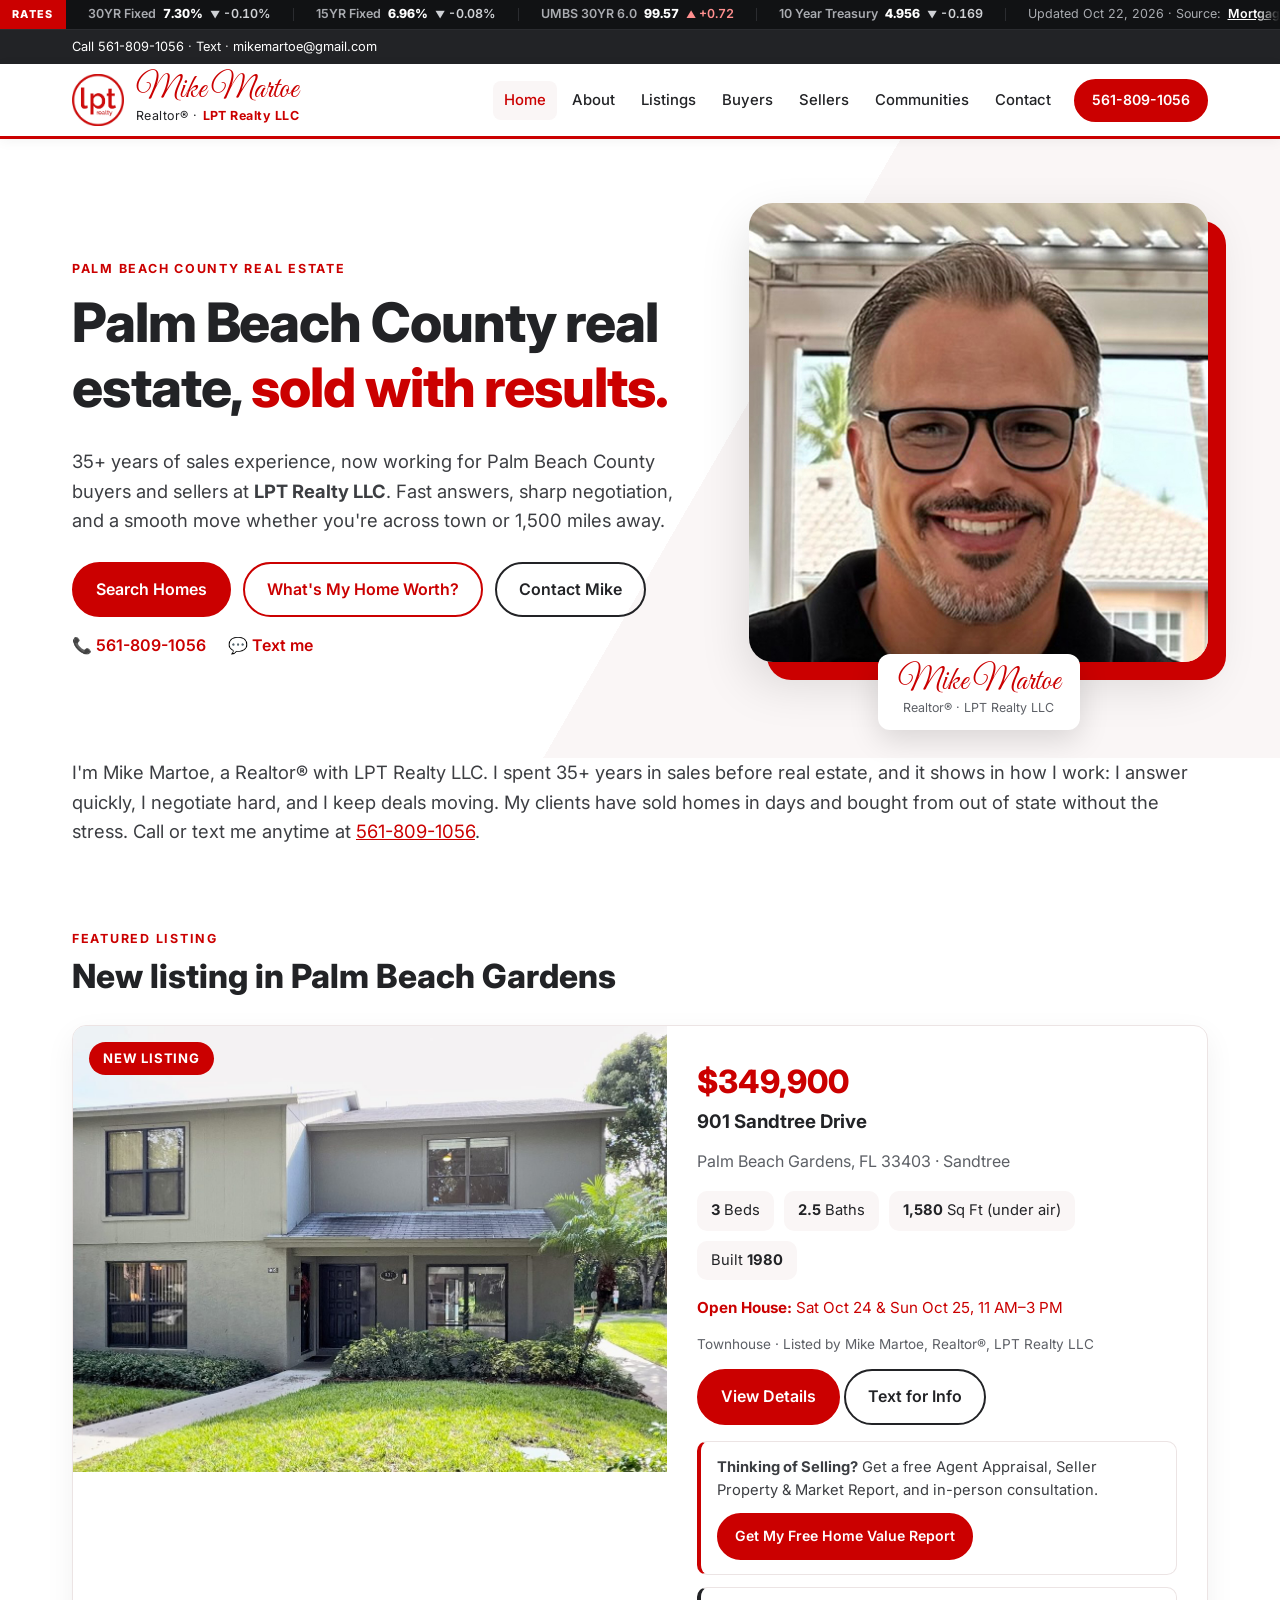
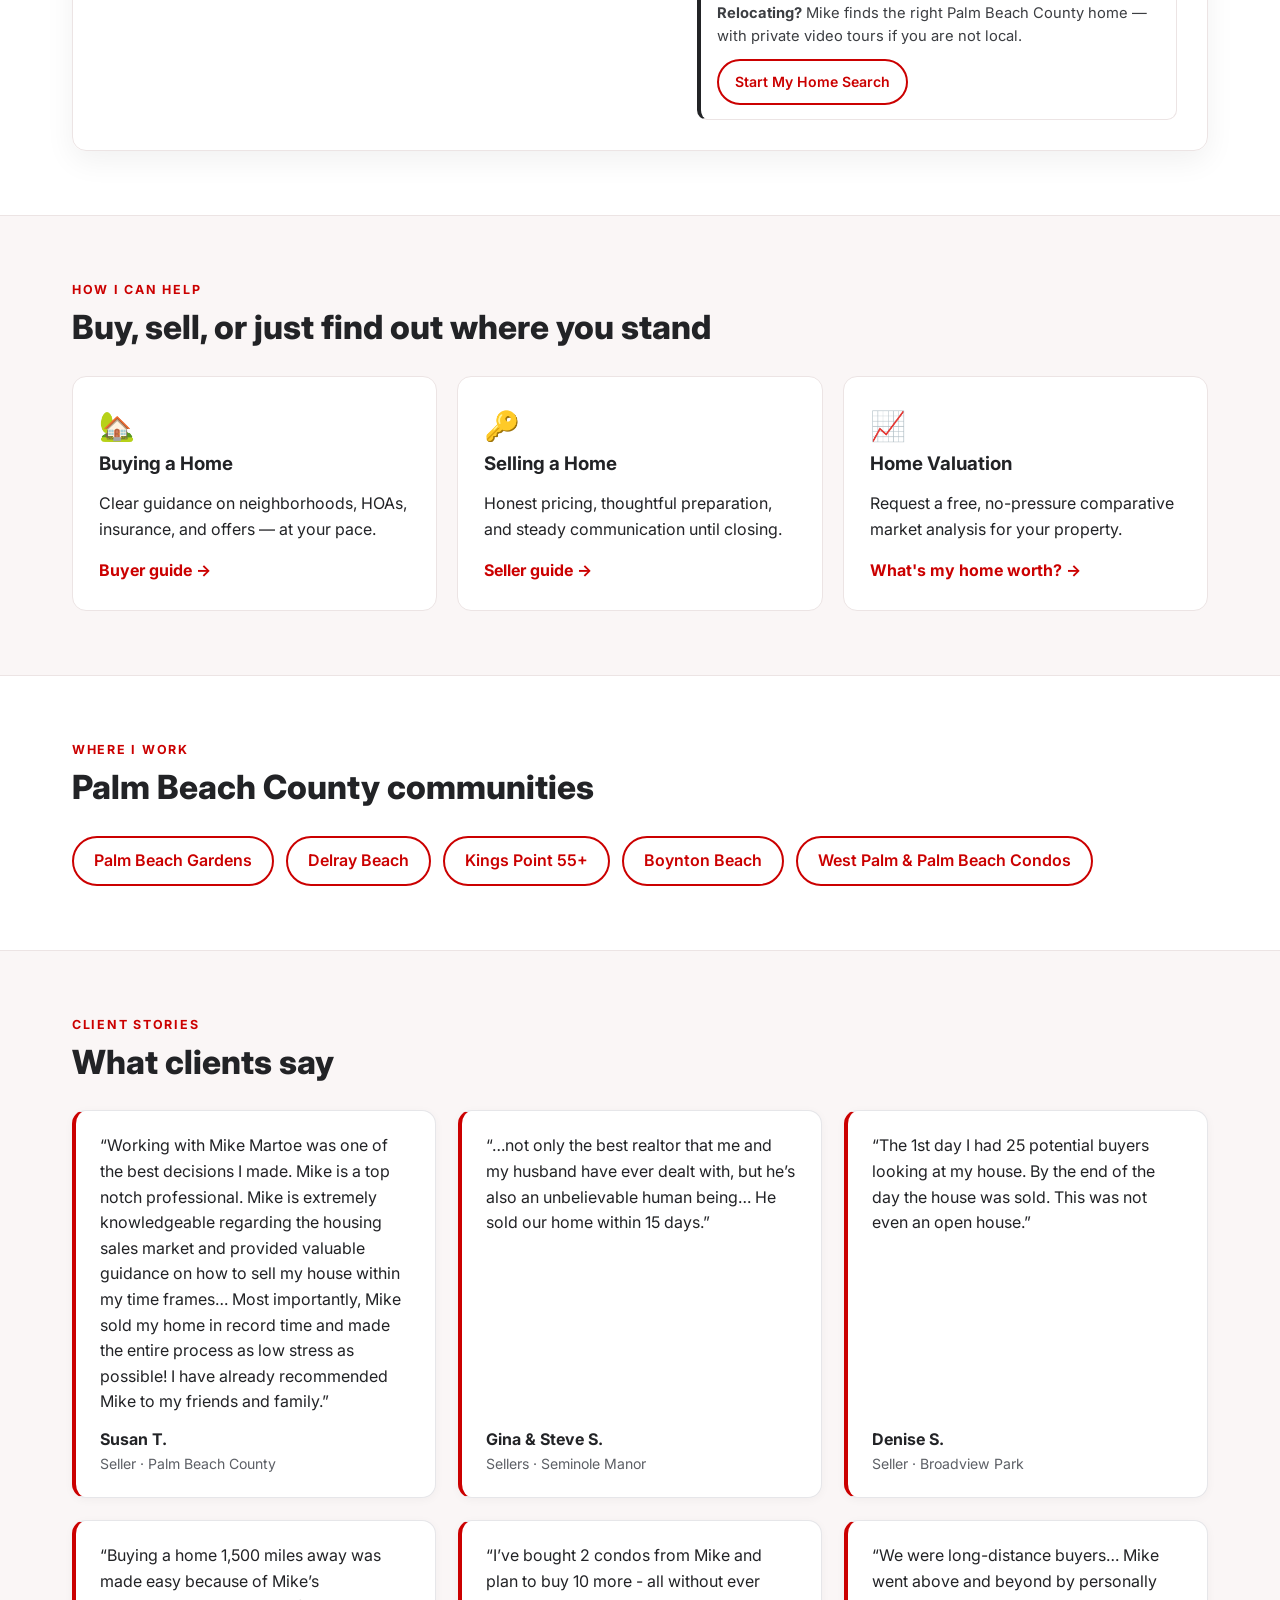
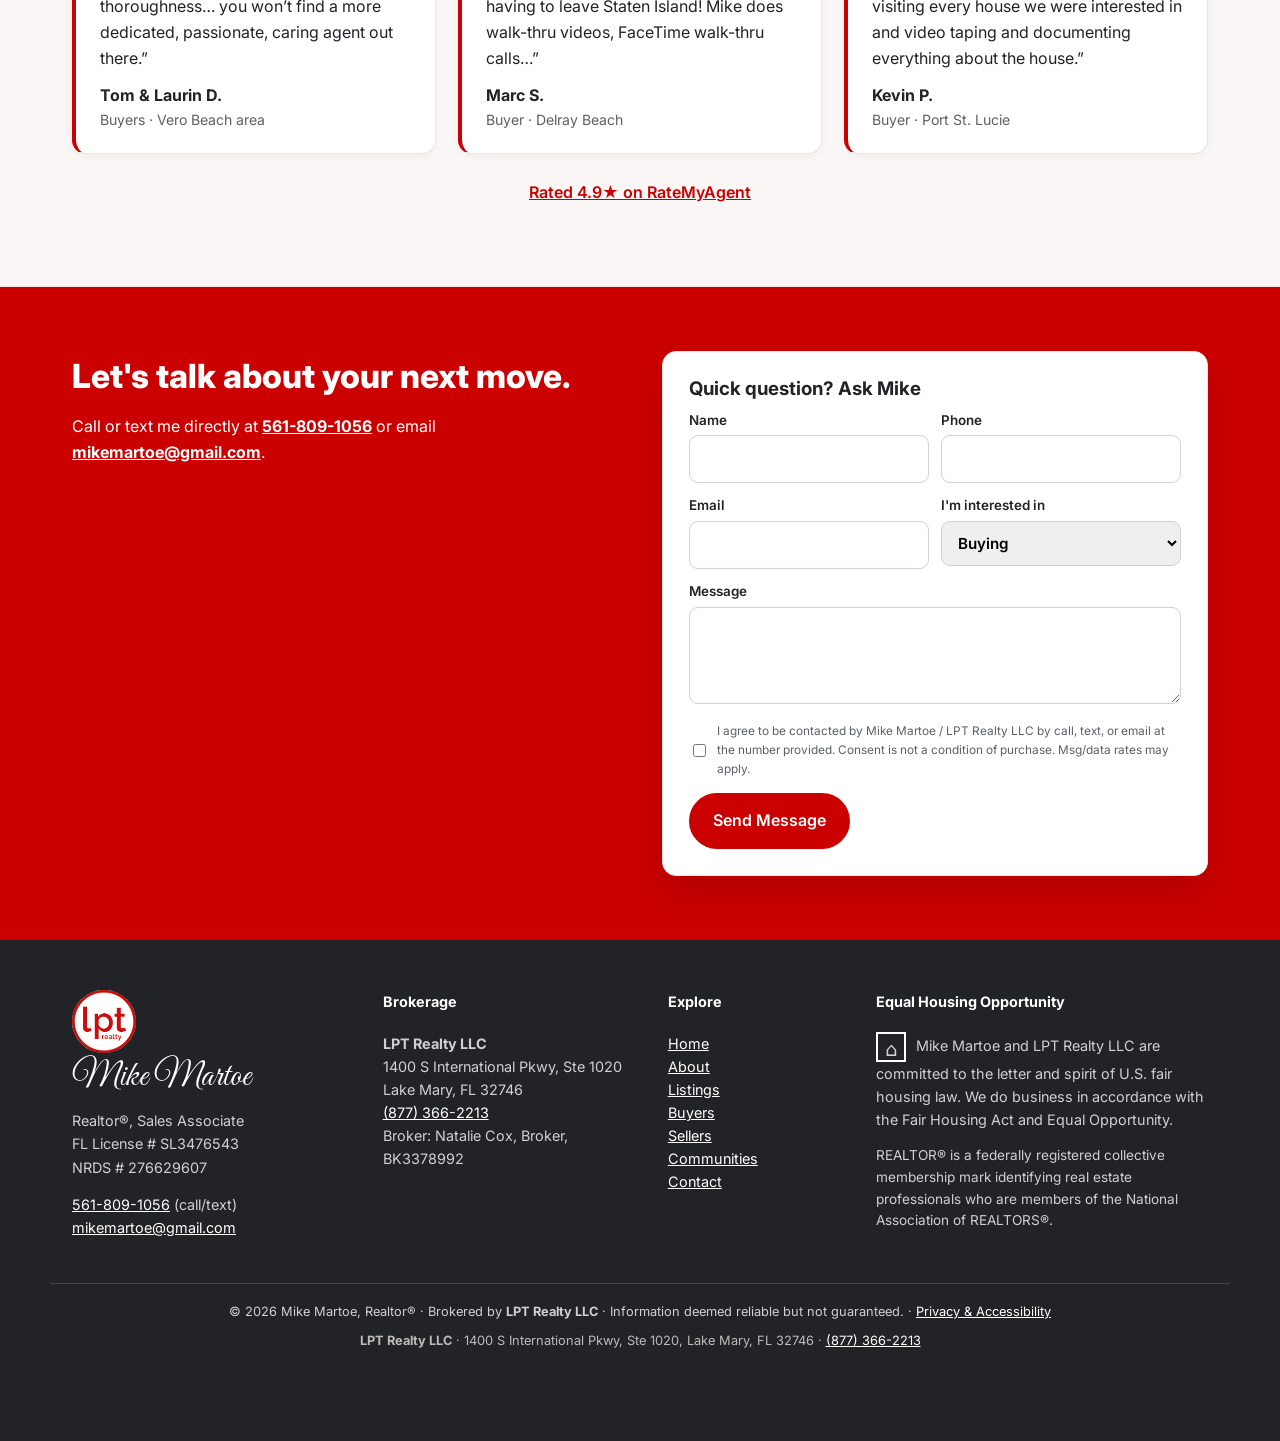
==== index.html @ d501b4b5 "Sandtree: Coming Soon → NEW LISTING / New listing (Active) Property is Active on MLS; update homepag" ====
<!doctype html><html lang="en"><head><meta charset="utf-8"><meta name="viewport" content="width=device-width,initial-scale=1">
<title>Mike Martoe, Palm Beach County Realtor | LPT Realty</title><meta name="description" content="Mike Martoe, Realtor with LPT Realty LLC, helps buyers and sellers in Palm Beach Gardens, Delray Beach and Boynton Beach. Call or text 561-809-1056."><link rel="canonical" href="https://www.mikemartoe.com/">
<meta property="og:type" content="website"><meta property="og:site_name" content="Mike Martoe, Realtor | LPT Realty LLC"><meta property="og:locale" content="en_US"><meta property="og:url" content="https://www.mikemartoe.com/"><meta property="og:title" content="Mike Martoe, Palm Beach County Realtor | LPT Realty"><meta property="og:description" content="Mike Martoe, Realtor with LPT Realty LLC, helps buyers and sellers in Palm Beach Gardens, Delray Beach and Boynton Beach. Call or text 561-809-1056."><meta property="og:image" content="https://www.mikemartoe.com/assets/share-card.jpg"><meta property="og:image:secure_url" content="https://www.mikemartoe.com/assets/share-card.jpg"><meta property="og:image:type" content="image/jpeg"><meta property="og:image:width" content="1200"><meta property="og:image:height" content="630"><meta property="og:image:alt" content="Mike Martoe, Realtor, LPT Realty, Palm Beach County, 561-809-1056">
<meta name="twitter:card" content="summary_large_image"><meta name="twitter:title" content="Mike Martoe, Palm Beach County Realtor | LPT Realty"><meta name="twitter:description" content="Mike Martoe, Realtor with LPT Realty LLC, helps buyers and sellers in Palm Beach Gardens, Delray Beach and Boynton Beach. Call or text 561-809-1056."><meta name="twitter:image" content="https://www.mikemartoe.com/assets/share-card.jpg"><meta name="twitter:image:alt" content="Mike Martoe, Realtor, LPT Realty, Palm Beach County, 561-809-1056"><meta name="theme-color" content="#CB0000">
<link rel="icon" href="assets/lpt-logo.jpg"><link rel="preconnect" href="https://fonts.googleapis.com"><link href="https://fonts.googleapis.com/css2?family=Great+Vibes&family=Inter:wght@400;500;600;700;800&display=swap" rel="stylesheet"><link rel="stylesheet" href="styles.css?v=20261020a"><script type="application/ld+json">{"@context": "https://schema.org", "@type": "RealEstateAgent", "@id": "https://www.mikemartoe.com/#agent", "name": "Mike Martoe", "jobTitle": "Realtor", "url": "https://www.mikemartoe.com/", "image": "https://www.mikemartoe.com/assets/headshot-approved.jpg", "telephone": "+1-561-809-1056", "email": "mailto:mikemartoe@gmail.com", "areaServed": [{"@type": "City", "name": "Palm Beach Gardens, FL"}, {"@type": "City", "name": "Delray Beach, FL"}, {"@type": "City", "name": "Boynton Beach, FL"}, {"@type": "City", "name": "West Palm Beach, FL"}, {"@type": "City", "name": "Palm Beach, FL"}, {"@type": "AdministrativeArea", "name": "Palm Beach County, FL"}], "parentOrganization": {"@type": "RealEstateOrganization", "name": "LPT Realty LLC", "telephone": "+1-877-366-2213", "address": {"@type": "PostalAddress", "streetAddress": "1400 S International Pkwy, Ste 1020", "addressLocality": "Lake Mary", "addressRegion": "FL", "postalCode": "32746", "addressCountry": "US"}}, "knowsLanguage": "en"}</script>  <meta name="google-site-verification" content="yLpdgoDFkLvBAMpZkpyHI9ENsIXy31iSqGxbvDPLATg" />
</head><body>
<div class="topbar"><div class="wrap"><span class="tb-contact"><a href="tel:+15618091056">Call 561-809-1056</a> · <a href="sms:+15618091056">Text</a> · <a href="mailto:mikemartoe@gmail.com">mikemartoe@gmail.com</a></span></div></div>
<header class="site"><div class="wrap hdr"><a class="brand" href="index.html"><img src="assets/lpt-logo.jpg" alt="LPT Realty logo" width="52" height="52"><span><span class="script">Mike Martoe</span><small>Realtor® · <b>LPT Realty LLC</b></small></span></a>
<input type="checkbox" id="nt" class="nt"><label for="nt" class="burger" aria-label="Menu">☰</label><nav><a href="index.html" class=active aria-current=page>Home</a><a href="about.html">About</a><a href="listings.html">Listings</a><a href="buyers.html">Buyers</a><a href="sellers.html">Sellers</a><a href="communities.html">Communities</a><a href="contact.html">Contact</a><a class="btn sm" href="tel:+15618091056">561-809-1056</a></nav></div></header>
<main>
<section class="hero"><div class="wrap hgrid"><div><p class="eyebrow">Palm Beach County Real Estate</p><h1>Palm Beach County real estate, <span>sold with results.</span></h1>
<p class="lead-p">35+ years of sales experience, now working for Palm Beach County buyers and sellers at <strong>LPT Realty LLC</strong>. Fast answers, sharp negotiation, and a smooth move whether you're across town or 1,500 miles away.</p>
<div class="ctas"><a class="btn" href="listings.html#search">Search Homes</a><a class="btn white" href="sellers.html#value">What's My Home Worth?</a><a class="btn ghost" href="contact.html">Contact Mike</a></div>
<p class="quick"><a href="tel:+15618091056">📞 561-809-1056</a> <a href="sms:+15618091056">💬 Text me</a></p></div>
<div class="hphoto"><img src="assets/headshot-approved.jpg" alt="Mike Martoe, Realtor® with LPT Realty LLC" width="800" height="800"><div class="tag"><span class="script">Mike Martoe</span><small>Realtor® · LPT Realty LLC</small></div></div></div></section>
<section class="wrap sec intro"><p class="lead-p">I'm Mike Martoe, a Realtor® with LPT Realty LLC. I spent 35+ years in sales before real estate, and it shows in how I work: I answer quickly, I negotiate hard, and I keep deals moving. My clients have sold homes in days and bought from out of state without the stress. Call or text me anytime at <a href="tel:+15618091056">561-809-1056</a>.</p></section>
<section class="wrap sec"><div class="shead"><p class="eyebrow">Featured Listing</p><h2>New listing in Palm Beach Gardens</h2></div><article class="listing"><div class="lphoto hasimg"><span class="badge">NEW LISTING</span><a href="listings.html#sandtree"><img class="lheroimg" src="assets/sandtree/sandtree-23.jpg" alt="901 Sandtree Drive front exterior" width="800" height="450" loading="lazy"></a></div>
<div class="lbody"><p class="price">$349,900</p><h3>901 Sandtree Drive</h3><p class="muted">Palm Beach Gardens, FL 33403 · Sandtree</p>
<ul class="facts"><li><b>3</b> Beds</li><li><b>2.5</b> Baths</li><li><b>1,580</b> Sq Ft (under air)</li><li>Built <b>1980</b></li></ul>
<p class="oh-mini"><strong>Open House:</strong> Sat Oct 24 &amp; Sun Oct 25, 11 AM–3 PM</p>
<p class="muted small">Townhouse · Listed by Mike Martoe, Realtor®, LPT Realty LLC</p>
<a class="btn" href="listings.html#sandtree">View Details</a> <a class="btn ghost" href="sms:+15618091056">Text for Info</a>
<div class="seller-cta-mini"><p><strong>Thinking of Selling?</strong> Get a free Agent Appraisal, Seller Property &amp; Market Report, and in-person consultation.</p>
<a class="btn" href="listings.html#seller-cta">Get My Free Home Value Report</a></div>
<div class="seller-cta-mini buyer-cta-mini"><p><strong>Relocating?</strong> Mike finds the right Palm Beach County home — with private video tours if you are not local.</p>
<a class="btn ghost" href="listings.html#buyer-cta">Start My Home Search</a></div>
</div></article></section>
<section class="band"><div class="wrap sec"><div class="shead"><p class="eyebrow">How I can help</p><h2>Buy, sell, or just find out where you stand</h2></div><div class="tiles">
<a class="tile" href="buyers.html"><span class="ic">🏡</span><h3>Buying a Home</h3><p>Clear guidance on neighborhoods, HOAs, insurance, and offers — at your pace.</p><b>Buyer guide →</b></a>
<a class="tile" href="sellers.html"><span class="ic">🔑</span><h3>Selling a Home</h3><p>Honest pricing, thoughtful preparation, and steady communication until closing.</p><b>Seller guide →</b></a>
<a class="tile" href="sellers.html#value"><span class="ic">📈</span><h3>Home Valuation</h3><p>Request a free, no-pressure comparative market analysis for your property.</p><b>What's my home worth? →</b></a></div></div></section>
<section class="wrap sec"><div class="shead"><p class="eyebrow">Where I work</p><h2>Palm Beach County communities</h2></div><div class="chips">
<a href="communities.html#pbg">Palm Beach Gardens</a><a href="communities.html#delray">Delray Beach</a><a href="communities.html#kings-point">Kings Point 55+</a><a href="communities.html#boynton">Boynton Beach</a><a href="communities.html#wpb">West Palm &amp; Palm Beach Condos</a></div></section>
<section class="band" id="testimonials"><div class="wrap sec"><div class="shead"><p class="eyebrow">Client stories</p><h2>What clients say</h2></div><div class="tgrid"><figure class="tquote"><blockquote>“Working with Mike Martoe was one of the best decisions I made. Mike is a top notch professional. Mike is extremely knowledgeable regarding the housing sales market and provided valuable guidance on how to sell my house within my time frames… Most importantly, Mike sold my home in record time and made the entire process as low stress as possible! I have already recommended Mike to my friends and family.”</blockquote><figcaption><b>Susan T.</b><span>Seller · Palm Beach County</span></figcaption></figure><figure class="tquote"><blockquote>“…not only the best realtor that me and my husband have ever dealt with, but he’s also an unbelievable human being… He sold our home within 15 days.”</blockquote><figcaption><b>Gina &amp; Steve S.</b><span>Sellers · Seminole Manor</span></figcaption></figure><figure class="tquote"><blockquote>“The 1st day I had 25 potential buyers looking at my house. By the end of the day the house was sold. This was not even an open house.”</blockquote><figcaption><b>Denise S.</b><span>Seller · Broadview Park</span></figcaption></figure><figure class="tquote"><blockquote>“Buying a home 1,500 miles away was made easy because of Mike’s thoroughness… you won’t find a more dedicated, passionate, caring agent out there.”</blockquote><figcaption><b>Tom &amp; Laurin D.</b><span>Buyers · Vero Beach area</span></figcaption></figure><figure class="tquote"><blockquote>“I’ve bought 2 condos from Mike and plan to buy 10 more - all without ever having to leave Staten Island! Mike does walk-thru videos, FaceTime walk-thru calls…”</blockquote><figcaption><b>Marc S.</b><span>Buyer · Delray Beach</span></figcaption></figure><figure class="tquote"><blockquote>“We were long-distance buyers… Mike went above and beyond by personally visiting every house we were interested in and video taping and documenting everything about the house.”</blockquote><figcaption><b>Kevin P.</b><span>Buyer · Port St. Lucie</span></figcaption></figure></div><p class="rated"><a href="https://www.ratemyagent.com/real-estate-agent/mike-martoe-b1aq1w/sales/overview" target="_blank" rel="noopener">Rated 4.9★ on RateMyAgent</a></p></div></section>
<section class="cta-strip"><div class="wrap ctagrid"><div><h2>Let's talk about your next move.</h2><p>Call or text me directly at <a href="tel:+15618091056">561-809-1056</a> or email <a href="mailto:mikemartoe@gmail.com">mikemartoe@gmail.com</a>.</p></div><form class="lead" id="lead" action="https://formsubmit.co/mikemartoe@gmail.com" method="POST">
<input type="hidden" name="_subject" value="New Website inquiry from mikemartoe.com (Quick question? Ask Mike)">
<input type="hidden" name="_next" value="https://www.mikemartoe.com/thank-you.html">
<input type="hidden" name="_captcha" value="true"><input type="hidden" name="_template" value="table">
<input type="text" name="_honey" style="display:none" tabindex="-1" autocomplete="off" aria-hidden="true">
<h3>Quick question? Ask Mike</h3>
<div class="row two"><label>Name<input name="name" autocomplete="name" required></label><label>Phone<input name="phone" type="tel" autocomplete="tel" required></label></div>
<div class="row two"><label>Email<input name="email" type="email" autocomplete="email" required></label><label>I'm interested in<select name="intent"><option>Buying</option><option>Selling</option><option>Buying &amp; selling</option><option>Renting</option><option>Just have a question</option></select></label></div>
<div class="row"><label>Message<textarea name="message" rows="3"></textarea></label></div>
<label class="consent"><input type="checkbox" required> I agree to be contacted by Mike Martoe / LPT Realty LLC by call, text, or email at the number provided. Consent is not a condition of purchase. Msg/data rates may apply.</label>
<button class="btn" type="submit">Send Message</button>
</form></div></section></main>
<footer class="site"><div class="wrap fgrid"><div><img src="assets/lpt-logo.jpg" alt="LPT Realty logo" width="64" height="64" class="flogo"><p class="script light">Mike Martoe</p><p>Realtor®, Sales Associate<br>FL License # SL3476543<br>NRDS # 276629607</p><p><a href="tel:+15618091056">561-809-1056</a> (call/text)<br><a href="mailto:mikemartoe@gmail.com">mikemartoe@gmail.com</a></p></div>
<div><h4>Brokerage</h4><p><strong>LPT Realty LLC</strong><br>1400 S International Pkwy, Ste 1020<br>Lake Mary, FL 32746<br><a href="tel:+18773662213">(877) 366-2213</a><br>Broker: Natalie Cox, Broker, BK3378992</p></div>
<div><h4>Explore</h4><p><a href="index.html">Home</a><br><a href="about.html">About</a><br><a href="listings.html">Listings</a><br><a href="buyers.html">Buyers</a><br><a href="sellers.html">Sellers</a><br><a href="communities.html">Communities</a><br><a href="contact.html">Contact</a></p></div>
<div><h4>Equal Housing Opportunity</h4><p class="eho"><span class="ehoicon" aria-hidden="true">⌂</span> Mike Martoe and LPT Realty LLC are committed to the letter and spirit of U.S. fair housing law. We do business in accordance with the Fair Housing Act and Equal Opportunity.</p><p class="small">REALTOR® is a federally registered collective membership mark identifying real estate professionals who are members of the National Association of REALTORS®.</p></div></div>
<div class="wrap copy"><p class="copy-line">© 2026 Mike Martoe, Realtor® · Brokered by <strong>LPT Realty LLC</strong> · Information deemed reliable but not guaranteed. · <a href="contact.html">Privacy &amp; Accessibility</a></p><p class="copy-office"><strong>LPT Realty LLC</strong> · 1400 S International Pkwy, Ste 1020, Lake Mary, FL 32746 · <a href="tel:+18773662213">(877) 366-2213</a></p></div></footer>
<a class="mcall" href="tel:+15618091056">📞 Call</a><a class="mtext" href="sms:+15618091056">💬 Text Mike</a><script src="assets/rate-ticker.js?v=20261019e" defer></script><script src="assets/lead-alert.js?v=20261019b" defer></script></body></html>
---- styles.css ----
:root{--red:#CB0000;--red-d:#A30000;--ink:#222326;--mut:#5d6066;--bg:#fff;--soft:#faf6f6;--line:#ece4e4;--r:14px}
*{box-sizing:border-box}html{scroll-behavior:smooth}body{margin:0;font-family:Inter,system-ui,sans-serif;color:var(--ink);line-height:1.6;background:#fff}
a{color:var(--red)}img{max-width:100%;display:block}.wrap{max-width:1180px;margin:0 auto;padding:0 22px}
.script{font-family:'Great Vibes',cursive;color:var(--red);font-size:2rem;line-height:1;font-weight:400}.script.light{color:#fff;font-size:2.2rem;margin:.4rem 0}
.topbar{background:var(--ink);color:#ddd;font-size:.8rem}.topbar .wrap{display:flex;justify-content:space-between;gap:12px;padding:7px 22px;flex-wrap:wrap}.topbar a{color:#fff;text-decoration:none}
header.site{position:sticky;top:0;z-index:20;background:#fff;border-bottom:3px solid var(--red);box-shadow:0 2px 12px #0000000d}
.hdr{display:flex;align-items:center;justify-content:space-between;padding:10px 22px}.brand{display:flex;align-items:center;gap:12px;text-decoration:none}.brand>span{display:flex;flex-direction:column}.brand small{color:var(--ink);font-size:.78rem;letter-spacing:.04em}.brand b{color:var(--red)}
nav{display:flex;align-items:center;gap:4px}nav a{color:var(--ink);text-decoration:none;font-weight:500;font-size:.93rem;padding:8px 11px;border-radius:8px}nav a:hover,nav a.active{color:var(--red);background:var(--soft)}
.nt,.burger{display:none}
.btn{display:inline-block;background:var(--red);color:#fff!important;padding:13px 22px;border-radius:999px;font-weight:600;text-decoration:none;border:2px solid var(--red);cursor:pointer;font:inherit;font-weight:600;transition:.2s}.btn:hover{background:var(--red-d)}
.btn.white{background:#fff;color:var(--red)!important}.btn.ghost{background:transparent;color:var(--ink)!important;border-color:var(--ink)}.btn.sm{padding:8px 16px;font-size:.88rem}nav .btn.sm{color:#fff!important;margin-left:8px}
.eyebrow{text-transform:uppercase;letter-spacing:.14em;font-size:.78rem;font-weight:700;color:var(--red);margin:0 0 .5rem}
h1,h2,h3{line-height:1.2;margin:.2em 0 .5em}h1{font-size:clamp(2rem,4.4vw,3.4rem);font-weight:800;letter-spacing:-.02em}h1 span{color:var(--red)}h2{font-size:clamp(1.5rem,2.6vw,2.1rem);font-weight:800}
.hero{background:linear-gradient(120deg,#fff 0%,#fff 55%,var(--soft) 55%);padding:64px 0}.hgrid{display:grid;grid-template-columns:1.15fr .85fr;gap:56px;align-items:center}
.lead-p{font-size:1.15rem;color:#3c3e42}.ctas{display:flex;gap:12px;flex-wrap:wrap;margin:26px 0 14px}.quick a{margin-right:18px;font-weight:600;text-decoration:none}
.hphoto{position:relative}.hphoto img{border-radius:24px;box-shadow:18px 18px 0 var(--red),0 20px 50px #0002;aspect-ratio:1;object-fit:cover}.tag{position:absolute;left:-20px;bottom:24px;background:#fff;padding:12px 20px;border-radius:12px;box-shadow:0 10px 30px #0002;display:flex;flex-direction:column}.tag small{font-size:.78rem;color:var(--mut)}
.sec{padding:64px 22px}.shead{margin-bottom:28px}.band{background:var(--soft);border-top:1px solid var(--line);border-bottom:1px solid var(--line)}
.listing{display:grid;grid-template-columns:1.1fr 1fr;border:1px solid var(--line);border-radius:var(--r);overflow:hidden;box-shadow:0 10px 30px #0000000f}
.lphoto{position:relative;min-height:300px;background:repeating-linear-gradient(45deg,#f3eded,#f3eded 14px,#f8f3f3 14px,#f8f3f3 28px);display:grid;place-items:center}.lphoto.big{min-height:380px;border-radius:var(--r)}
.phtxt{text-align:center;color:var(--mut);font-weight:600;font-size:1.05rem}.badge{position:absolute;top:16px;left:16px;background:var(--red);color:#fff;font-weight:700;padding:6px 14px;border-radius:999px;font-size:.82rem;letter-spacing:.06em;text-transform:uppercase}
.lbody{padding:30px}.price{font-size:2rem;font-weight:800;color:var(--red);margin:0}.muted{color:var(--mut)}.small{font-size:.85rem}
.facts{list-style:none;padding:0;display:flex;flex-wrap:wrap;gap:10px;margin:16px 0}.facts li{background:var(--soft);padding:8px 14px;border-radius:10px;font-size:.92rem}
.tiles{display:grid;grid-template-columns:repeat(auto-fit,minmax(240px,1fr));gap:20px}.tile{background:#fff;border:1px solid var(--line);border-radius:var(--r);padding:26px;text-decoration:none;color:inherit;transition:.2s}a.tile:hover{transform:translateY(-4px);box-shadow:0 14px 30px #0000001a;border-color:var(--red)}.tile b{color:var(--red)}.ic{font-size:1.8rem}
.chips{display:flex;flex-wrap:wrap;gap:12px}.chips a{border:2px solid var(--red);padding:10px 20px;border-radius:999px;text-decoration:none;font-weight:600}.chips a:hover{background:var(--red);color:#fff}
.ph{background:#fff6d6;border:1px dashed #d4a800;color:#6b5600;padding:2px 6px;border-radius:6px;font-size:.88em}.ph-box{display:grid;place-items:center;min-height:120px}
.cta-strip{background:var(--red);color:#fff;padding:64px 0}.cta-strip a{color:#fff;font-weight:700}.ctagrid{display:grid;grid-template-columns:1fr 1fr;gap:44px;align-items:start}
form.lead{background:#fff;color:var(--ink);border-radius:var(--r);padding:26px;box-shadow:0 18px 40px #0000001f;border:1px solid var(--line)}form.lead h3{margin-top:0}
.row{margin-bottom:12px}.row.two{display:grid;grid-template-columns:1fr 1fr;gap:12px}label{display:block;font-size:.84rem;font-weight:600}input,select,textarea{width:100%;margin-top:4px;padding:11px 12px;border:1px solid #d8d0d0;border-radius:9px;font:inherit;font-size:.95rem}input:focus,select:focus,textarea:focus{outline:2px solid var(--red);border-color:var(--red)}
.consent{display:flex;gap:8px;font-weight:400;font-size:.74rem;color:var(--mut);margin:6px 0 14px}.consent input{width:auto;margin-top:3px}.note{font-size:.74rem;color:var(--mut);margin:10px 0 0}.ok{color:green;font-weight:600}
.phead{background:linear-gradient(90deg,var(--ink),#3a3b40);color:#fff;padding:54px 0;border-bottom:4px solid var(--red)}.phead .eyebrow{color:#ff9c9c}
.about{display:grid;grid-template-columns:.8fr 1.2fr;gap:50px;align-items:start}.aphoto{border-radius:20px;box-shadow:14px 14px 0 var(--red)}
.timeline{list-style:none;padding:0;border-left:3px solid var(--red);margin-left:8px}.timeline li{padding:0 0 18px 24px;position:relative}.timeline li:before{content:"";position:absolute;left:-10px;top:6px;width:16px;height:16px;border-radius:50%;background:#fff;border:3px solid var(--red)}.timeline h3{font-size:1.08rem;margin:0}.timeline p{margin:.2rem 0}
.detail{display:grid;grid-template-columns:1.3fr 1fr;gap:36px;align-items:start}.spec{width:100%;border-collapse:collapse;margin:20px 0}.spec th,.spec td{text-align:left;padding:10px;border-bottom:1px solid var(--line)}.spec th{color:var(--mut);font-weight:500;width:40%}
.idx{background:#fff;border:2px dashed var(--red);border-radius:var(--r);padding:34px;text-align:center}.fake{display:grid;grid-template-columns:2fr 1fr 1fr auto;gap:10px;margin:18px 0}
.steps{counter-reset:s;list-style:none;padding:0;display:grid;grid-template-columns:repeat(auto-fit,minmax(300px,1fr));gap:20px}.steps li{counter-increment:s;border:1px solid var(--line);border-radius:var(--r);padding:24px;position:relative}.steps li:before{content:counter(s);background:var(--red);color:#fff;width:34px;height:34px;border-radius:50%;display:grid;place-items:center;font-weight:800}
.cgrid{display:grid;grid-template-columns:repeat(auto-fit,minmax(320px,1fr));gap:24px}.comm{border:1px solid var(--line);border-radius:var(--r);overflow:hidden}.cbar{background:linear-gradient(135deg,var(--red),#7a0000);color:#fff;font-family:'Great Vibes',cursive;font-size:2.2rem;padding:34px 24px}.cb{padding:22px}.cb h2{font-size:1.3rem}
.ccard{display:flex;gap:16px;align-items:center}.ccard img{border-radius:50%;width:96px;height:96px;object-fit:cover;border:3px solid var(--red)}.ccard p{margin:0}.big{font-size:1.15rem;line-height:2.1}.big a{text-decoration:none;font-weight:600}
footer.site{background:var(--ink);color:#cfd0d3;padding-top:50px;font-size:.9rem}footer a{color:#fff}.fgrid{display:grid;grid-template-columns:1.1fr 1fr .7fr 1.3fr;gap:30px}footer h4{color:#fff;margin-top:0}.flogo{border-radius:50%;background:#fff}.ehoicon{display:inline-grid;place-items:center;width:30px;height:30px;border:2px solid #fff;font-size:1.2rem;margin-right:6px;vertical-align:middle}
.copy{border-top:1px solid #444;margin-top:30px;padding:18px 22px 90px;font-size:.8rem}
.mcall,.mtext{display:none}
@media(max-width:960px){.hgrid,.ctagrid,.about,.detail,.listing{grid-template-columns:1fr}.hero{background:#fff;padding:36px 0}.hphoto{max-width:420px;margin:0 auto;order:-1}.fgrid{grid-template-columns:1fr 1fr}
.burger{display:block;font-size:1.8rem;cursor:pointer;padding:4px 10px}nav{display:none;position:absolute;top:100%;left:0;right:0;background:#fff;flex-direction:column;align-items:stretch;padding:10px 22px 18px;border-bottom:3px solid var(--red)}.nt:checked~nav{display:flex}.hdr{position:relative}.topbar .wrap>span:first-child{font-size:.72rem}}
@media(max-width:600px){.row.two,.fake{grid-template-columns:1fr}.fgrid{grid-template-columns:1fr}.sec{padding:44px 18px}.tag{left:10px}.ctas .btn{flex:1 1 100%;text-align:center}.topbar .wrap>span:last-child{display:none}
.mcall,.mtext{display:block;position:fixed;bottom:0;width:50%;z-index:30;text-align:center;padding:14px;font-weight:700;text-decoration:none;color:#fff}.mcall{left:0;background:var(--ink)}.mtext{right:0;background:var(--red)}.brand img{width:42px;height:42px}.script{font-size:1.7rem}}
@media(max-width:600px){.hphoto{max-width:230px}.hphoto img{box-shadow:10px 10px 0 var(--red)}.tag{left:-14px;bottom:10px;padding:8px 14px}body{overflow-x:hidden}h1{font-size:1.9rem}}
img{height:auto}
.tgrid{display:grid;grid-template-columns:repeat(auto-fit,minmax(300px,1fr));gap:22px}
.tquote{margin:0;background:#fff;border:1px solid #e6e6e9;border-left:4px solid var(--red);border-radius:14px;padding:22px 24px;display:flex;flex-direction:column;gap:12px;box-shadow:0 2px 10px rgba(0,0,0,.04)}
.tquote .stars{color:#e0a800;letter-spacing:2px}.tquote blockquote{margin:0;font-size:1rem;line-height:1.6;flex:1}
.tquote figcaption{display:flex;flex-direction:column}.tquote figcaption span{color:var(--mut);font-size:.88rem}
.rated{text-align:center;margin-top:26px;font-weight:600}.rated a{color:var(--red)}
/* name tag sits below the headshot, overlapping only its bottom edge */
.hphoto .tag,.hphoto .tag{position:relative;left:auto;bottom:auto;margin:-8px auto 0;width:max-content;max-width:100%;z-index:1;align-items:center;text-align:center}
@media(max-width:600px){.hphoto .tag{margin-top:-6px;padding:8px 14px}}
.intro{padding-bottom:0}.intro .lead-p{max-width:860px}
/* sandtree banner spacing */
#sandtree.sec{padding-top:41px;scroll-margin-top:110px}
#seller-cta{scroll-margin-top:110px}
@media(max-width:960px){#sandtree.sec{scroll-margin-top:96px}}
@media(max-width:600px){#sandtree.sec{padding-top:28px;scroll-margin-top:88px}}
/* sandtree listing extras */
/* sandtree header: title + listing activity ticker */
.shead-split{display:flex;align-items:flex-start;justify-content:space-between;gap:16px 28px}
.shead-split .shead-main{min-width:0;flex:1 1 auto}
.shead-split .shead-main p{margin:0}
.sr-only{position:absolute!important;width:1px;height:1px;padding:0;margin:-1px;overflow:hidden;clip:rect(0 0 0 0);white-space:nowrap;border:0}
.activity-ticker{flex:0 0 auto;width:clamp(280px,42%,430px);border:1px solid var(--red);border-radius:12px;background:#fff;padding:8px 14px 9px;line-height:1.35}
.activity-ticker[hidden]{display:none}
.at-head{display:flex;align-items:center;justify-content:space-between;gap:8px;margin:0 0 3px}
.at-label{margin:0;font-size:.68rem;font-weight:700;letter-spacing:.12em;text-transform:uppercase;color:var(--red)}
.at-label:before{content:"";display:inline-block;width:6px;height:6px;border-radius:50%;background:var(--red);margin:0 7px 1px 0;vertical-align:middle}
.at-toggle{display:inline-grid;place-items:center;width:22px;height:22px;padding:0;border:1px solid var(--line);border-radius:50%;background:#fff;color:var(--mut);cursor:pointer;fill:currentColor}
.at-toggle[hidden]{display:none}
.at-toggle:hover{color:var(--red);border-color:var(--red)}
.at-toggle:focus-visible{outline:2px solid var(--red);outline-offset:2px}
.at-toggle .at-ic-play,.activity-ticker.is-paused .at-ic-pause{display:none}
.activity-ticker.is-paused .at-ic-play{display:block}
.at-stats{display:grid;grid-auto-flow:column;grid-auto-columns:1fr;gap:10px;margin:3px 0 6px;padding-bottom:7px;border-bottom:1px solid var(--line)}
.at-stats[hidden]{display:none}
.at-stat{display:grid;grid-template-columns:auto 1fr;grid-template-rows:auto auto;align-items:center;align-content:start;column-gap:5px;row-gap:3px;min-width:0}
.at-stat .at-ic{display:inline-flex;align-items:center;gap:1px;fill:var(--red)}
.at-stat .at-ic svg{display:block}
.at-stat strong{font-size:1.85rem;letter-spacing:-.01em;font-weight:800;line-height:1;color:var(--red);font-variant-numeric:tabular-nums;white-space:nowrap}
.at-stat .at-cap{grid-column:1/-1;font-size:.76rem;font-weight:700;line-height:1.2;color:var(--ink)}
.at-label .at-asof{margin-left:6px;text-transform:none;letter-spacing:0;font-size:.74rem;font-weight:500;color:var(--mut)}
.at-window[hidden]{display:none}
@media(max-width:480px){.at-stats{gap:8px}.at-stat{column-gap:4px}.at-stat strong{font-size:1.4rem}.at-stat .at-ic svg{width:19px;height:19px}.at-stat .at-cap{font-size:.72rem}}
.at-cta{display:block;margin-top:6px;padding-top:6px;border-top:1px solid var(--line);font-size:.78rem;font-weight:600;line-height:1.35;color:var(--red);text-decoration:underline;text-decoration-thickness:1px;text-underline-offset:3px}
.at-cta:hover{text-decoration-thickness:2px}
.at-cta:focus-visible{outline:2px solid var(--red);outline-offset:2px;border-radius:3px}
.at-window{display:grid;overflow:hidden}
.at-item{grid-area:1/1;align-self:center;font-size:.78rem;font-weight:500;color:var(--mut);opacity:0;transform:translateY(60%);transition:opacity .5s ease,transform .5s ease;visibility:hidden}
.at-item.is-on{opacity:1;transform:none;visibility:visible}
.at-item a{color:var(--mut);text-decoration:underline;text-decoration-color:var(--red);text-underline-offset:3px}
.at-item a:hover{color:var(--red)}
.at-item strong{color:var(--red);font-variant-numeric:tabular-nums}
.at-asof{font-weight:500;color:var(--mut);font-size:.8rem}
.activity-ticker.is-static .at-window{display:block}
.activity-ticker.is-static .at-item{display:block;opacity:1;transform:none;visibility:visible;transition:none;font-size:.78rem;padding:1px 0}
@media(prefers-reduced-motion:reduce){.at-item{transition:none}}
/* desktop: title block fills the Listing Activity box height (top + bottom edges) */
.shead-specs .spec-price{color:var(--red);font-weight:700}
@media(min-width:701px){
  .shead-split{align-items:stretch}
  .shead-split .shead-main{container-type:inline-size;display:flex;flex-direction:column;justify-content:space-between;gap:6px}
  .shead-split .shead-main h2{margin:0;font-size:clamp(1.9rem,8.6cqi,2.75rem);line-height:1.04;letter-spacing:-.02em}
  .shead-split .shead-main .h2-city{display:block}
  .shead-split .shead-main .shead-specs{font-size:clamp(1.05rem,3.2cqi,1.3rem);line-height:1.35;color:var(--ink)}
  .shead-split .shead-main .showreq{margin-top:0}
  .shead-split .showreq-btn{padding:11px 24px;font-size:1.05rem;gap:10px}
  .shead-split .showreq-btn .sr-cal{width:20px;height:20px}
  .shead-split .showreq-agents{font-size:.98rem}
  .shead-split .showreq-bar{gap:8px 20px}
}
@media(max-width:700px){
  .shead-split .shead-main .shead-specs{font-size:1.06rem}
  .shead-split .showreq-btn{padding:10px 20px;font-size:.98rem}
  .shead-split .showreq-agents{font-size:.9rem}
}
@media(max-width:700px){
  .shead-split{flex-direction:column;align-items:stretch}
  .activity-ticker{width:100%}
}

.oh-banner{background:var(--red);color:#fff;border-radius:var(--r);padding:14px 20px;margin:0 0 16px;font-size:1.02rem;line-height:1.45;box-shadow:0 8px 22px #cb000033}
.oh-banner strong{letter-spacing:.02em}
.herobox{position:relative;border-radius:var(--r);overflow:hidden;margin:0 0 10px}
.herobox .lheroimg{width:100%;height:auto;display:block;aspect-ratio:16/9;object-fit:cover}
.hero-hit{display:block;width:100%;padding:0;border:0;background:none;cursor:zoom-in}
.herobox .badge{z-index:2}
.gallery{display:grid;grid-template-columns:repeat(auto-fill,minmax(118px,1fr));gap:8px;margin:0 0 18px}
.gallery .gitem{display:block;padding:0;border:0;background:none;border-radius:8px;overflow:hidden;cursor:zoom-in;aspect-ratio:4/3}
.gallery .gitem img{width:100%;height:100%;object-fit:cover;display:block;transition:transform .25s ease}
.gallery .gitem:hover img,.gallery .gitem:focus-visible img{transform:scale(1.04)}
.gallery .gitem:focus-visible{outline:2px solid var(--red);outline-offset:2px}
.lphoto.hasimg{background:none;overflow:hidden;display:block;min-height:0;position:relative}
.lphoto.hasimg .lheroimg{width:100%;height:auto;aspect-ratio:4/3;object-fit:cover;display:block;margin:0}
.lightbox{position:fixed;inset:0;z-index:100;background:#000000e6;display:flex;align-items:center;justify-content:center;padding:48px 56px}
.lightbox[hidden]{display:none!important}
.lb-frame{margin:0;max-width:min(1100px,100%);max-height:100%;text-align:center}
.lb-frame img{max-width:100%;max-height:calc(100vh - 120px);width:auto;height:auto;border-radius:8px;margin:0 auto}
.lb-frame figcaption{color:#ddd;font-size:.85rem;margin-top:10px}
.lb-close,.lb-prev,.lb-next{position:absolute;background:transparent;border:0;color:#fff;cursor:pointer;font-size:2.4rem;line-height:1;padding:8px 14px;opacity:.9}
.lb-close:hover,.lb-prev:hover,.lb-next:hover{opacity:1;color:#ffd0d0}
.lb-close{top:10px;right:14px;font-size:2.6rem}
.lb-prev{left:8px;top:50%;transform:translateY(-50%)}
.lb-next{right:8px;top:50%;transform:translateY(-50%)}
@media(max-width:960px){
  .gallery{grid-template-columns:repeat(auto-fill,minmax(100px,1fr))}
    .lightbox{padding:56px 12px 24px}
  .lb-prev,.lb-next{font-size:2rem}
}
@media(max-width:600px){
  .oh-banner{font-size:.95rem;padding:12px 14px}
  .gallery{grid-template-columns:repeat(3,1fr);gap:6px}
              }

.oh-mini{margin:10px 0;color:var(--red);font-size:.95rem}

/* sandtree column stretch */
.detail-top{display:grid;grid-template-columns:1.3fr 1fr;gap:36px;align-items:stretch}
.detail-media{display:flex;flex-direction:column;min-width:0}
.detail-media .gallery{margin-bottom:0;flex:0 0 auto}
.detail-copy{margin-top:28px;max-width:100%}
.detail-copy .spec{margin-top:0}
.listing-aside > .lead,
.listing-aside > .seller-cta,
.listing-aside > .buyer-cta{
  flex:1 1 0;
  display:flex;
  flex-direction:column;
  padding-top:28px;
  padding-bottom:28px;
}
.listing-aside > .lead h3,
.listing-aside > .seller-cta h3,
.listing-aside > .buyer-cta h3{line-height:1.3}
.listing-aside > .lead > p,
.listing-aside > .seller-cta > p,
.listing-aside > .buyer-cta > p{line-height:1.65}
.listing-aside > .lead > .btn,
.listing-aside > .seller-cta > .btn,
.listing-aside > .buyer-cta > .btn{margin-top:auto}
.listing-aside .seller-perks,
.listing-aside .buyer-perks{margin-bottom:14px}
.listing-aside .seller-form,
.listing-aside .buyer-form{flex:0 0 auto;margin-top:16px}
@media(max-width:960px){
  .detail-top{grid-template-columns:1fr;align-items:start}
  .listing-aside{height:auto;align-self:stretch}
  .listing-aside > .lead,
  .listing-aside > .seller-cta,
  .listing-aside > .buyer-cta{flex:0 0 auto;padding-top:24px;padding-bottom:24px}
  .listing-aside > .lead > .btn,
  .listing-aside > .seller-cta > .btn,
  .listing-aside > .buyer-cta > .btn{margin-top:14px}
  .detail-copy{margin-top:22px}
}

.listing-aside > .lead{border:2px solid var(--red);border-radius:var(--r);box-shadow:none}
/* seller CTA */
.listing-aside{display:flex;flex-direction:column;gap:20px;align-self:stretch;min-height:0;height:100%}
.seller-cta{background:#fff;border:2px solid var(--red);border-radius:var(--r);padding:24px 22px;box-shadow:none}
.seller-cta .eyebrow{margin:0 0 6px}
.seller-cta h3{margin:0 0 10px;font-size:1.35rem;font-weight:800}
.seller-cta > p{margin:0 0 14px;color:#3c3e42;font-size:.98rem}
.seller-perks{list-style:none;padding:0;margin:0 0 18px;display:grid;gap:8px}
.seller-perks li{position:relative;padding:10px 12px 10px 36px;background:var(--soft);border-radius:10px;font-weight:600;font-size:.92rem}
.seller-perks li:before{content:"";position:absolute;left:12px;top:50%;transform:translateY(-50%);width:12px;height:12px;border-radius:50%;background:var(--red);box-shadow:inset 0 0 0 3px #fff,0 0 0 1px var(--red)}
.seller-cta > .btn{width:100%;text-align:center}
.seller-form{margin-top:18px;box-shadow:none;border:1px solid var(--line);padding:18px 16px}
.seller-form h3{margin-top:0;font-size:1.15rem}
.seller-form-intro{margin:0 0 14px}
.seller-form[hidden]{display:none!important}
@media(max-width:960px){
  .listing-aside{gap:20px}
}
@media(max-width:600px){
  .seller-cta{padding:20px 16px}
  .seller-form .row.two{grid-template-columns:1fr}
}
.seller-cta-mini{margin-top:16px;padding:14px 16px;border:1px solid var(--line);border-left:4px solid var(--red);border-radius:10px;background:#fff}
.seller-cta-mini p{margin:0 0 10px;font-size:.92rem;color:#3c3e42}
.seller-cta-mini .btn{padding:10px 16px;font-size:.88rem}

/* buyer CTA */
.buyer-cta{background:#fff;border:2px solid var(--red);border-radius:var(--r);padding:24px 22px;box-shadow:none}
.buyer-cta .eyebrow{margin:0 0 6px}
.buyer-cta h3{margin:0 0 10px;font-size:1.35rem;font-weight:800}
.buyer-cta > p{margin:0 0 14px;color:#3c3e42;font-size:.98rem}
.buyer-perks{list-style:none;padding:0;margin:0 0 18px;display:grid;gap:8px}
.buyer-perks li{position:relative;padding:10px 12px 10px 36px;background:#fff;border:1px solid var(--line);border-radius:10px;font-weight:600;font-size:.92rem}
.buyer-perks li:before{content:"";position:absolute;left:12px;top:50%;transform:translateY(-50%);width:12px;height:12px;border-radius:50%;background:#fff;box-shadow:inset 0 0 0 3px var(--red)}
.buyer-cta > .btn{width:100%;text-align:center}
.buyer-form{margin-top:18px;box-shadow:none;border:1px solid var(--line);padding:18px 16px}
.buyer-form h3{margin-top:0;font-size:1.15rem}
.buyer-form-intro{margin:0 0 14px}
.buyer-form[hidden]{display:none!important}
#buyer-cta{scroll-margin-top:110px}
@media(max-width:600px){
  .buyer-cta{padding:20px 16px}
  .buyer-form .row.two{grid-template-columns:1fr}
}
.buyer-cta-mini{border-left-color:var(--ink);margin-top:12px}
.buyer-cta-mini .btn.ghost{border-color:var(--red);color:var(--red)!important}

/* sandtree property facts + calculator */
.facts-wrap{margin-top:40px}
.facts-calc{display:grid;grid-template-columns:minmax(0,1.55fr) minmax(320px,1fr);grid-template-areas:"head calc" "tabs calc";grid-template-rows:auto 1fr;column-gap:32px;row-gap:22px;align-items:start}
.fc-head{grid-area:head}.fc-tabs{grid-area:tabs}.calc-card{grid-area:calc}
.fc-about{margin:0 0 24px}
.fc-head .eyebrow{margin:0 0 4px}.fc-title{margin:0 0 16px}
.fic{width:20px;height:20px;flex:0 0 auto;display:block}
.stat-chips{list-style:none;margin:0;padding:0;display:grid;grid-template-columns:repeat(7,minmax(0,1fr));gap:8px}
.stat-chip{display:flex;flex-direction:column;align-items:flex-start;gap:2px;background:#fff;border:1px solid var(--line);border-radius:12px;padding:12px 12px;transition:transform .2s ease,border-color .2s ease,box-shadow .2s ease}
.stat-chip .fic{color:var(--red);margin-bottom:4px}
.stat-chip:hover{transform:translateY(-3px);border-color:var(--red);box-shadow:0 10px 22px #cb00001a}
.sc-num{font-size:1.25rem;font-weight:800;line-height:1.1;color:var(--ink)}
.sc-lbl{font-size:.74rem;font-weight:600;letter-spacing:.06em;text-transform:uppercase;color:var(--mut)}
.ft-tabs{display:flex;flex-wrap:wrap;gap:8px;padding:2px 0 12px;margin:0 0 6px;border-bottom:1px solid var(--line)}
.ft-tab{display:inline-flex;align-items:center;gap:8px;white-space:nowrap;font:inherit;font-size:.9rem;font-weight:600;color:var(--ink);background:#fff;border:1px solid var(--line);border-radius:999px;padding:8px 14px;cursor:pointer;transition:background .2s,color .2s,border-color .2s}
.ft-tab .fic{width:18px;height:18px;color:var(--red);transition:color .2s}
.ft-tab:hover{border-color:var(--red)}
.ft-tab[aria-selected="true"]{background:var(--red);border-color:var(--red);color:#fff}
.ft-tab[aria-selected="true"] .fic{color:#fff}
.ft-tab:focus-visible{outline:2px solid var(--ink);outline-offset:2px}
.ft-count{font-size:.72rem;font-weight:700;background:var(--soft);color:var(--red);border-radius:999px;padding:1px 7px}
.ft-tab[aria-selected="true"] .ft-count{background:#ffffff33;color:#fff}
.ft-panel{padding-top:12px}
.ft-panel.ft-in .ft-tile{animation:ftIn .32s ease both}
.ft-panel.ft-in .ft-tile:nth-child(2){animation-delay:.03s}.ft-panel.ft-in .ft-tile:nth-child(3){animation-delay:.06s}.ft-panel.ft-in .ft-tile:nth-child(4){animation-delay:.09s}.ft-panel.ft-in .ft-tile:nth-child(5){animation-delay:.12s}.ft-panel.ft-in .ft-tile:nth-child(6){animation-delay:.15s}.ft-panel.ft-in .ft-tile:nth-child(n+7){animation-delay:.18s}
@keyframes ftIn{from{opacity:0;transform:translateY(8px)}to{opacity:1;transform:none}}
.ft-grid{list-style:none;margin:0;padding:0;display:grid;grid-template-columns:repeat(2,minmax(0,1fr));gap:10px}
.ft-tile{display:flex;gap:12px;align-items:flex-start;background:#fff;border:1px solid var(--line);border-radius:12px;padding:12px 14px;transition:border-color .2s,box-shadow .2s,transform .2s}
.ft-tile:hover{border-color:#e9b3b3;box-shadow:0 8px 18px #0000000d;transform:translateY(-2px)}
.ft-ic{display:grid;place-items:center;width:36px;height:36px;border-radius:10px;background:var(--soft);color:var(--red);flex:0 0 auto}
.ft-txt{display:flex;flex-direction:column;min-width:0}
.ft-t{font-weight:700;font-size:.95rem;line-height:1.35;display:flex;flex-wrap:wrap;align-items:center;gap:6px}
.ft-d{font-size:.86rem;color:var(--mut);line-height:1.5;margin-top:2px}
.ft-badge{font-size:.68rem;font-weight:800;letter-spacing:.05em;color:#fff;background:var(--red);border-radius:999px;padding:1px 8px}
.about-card{background:var(--soft);border:1px solid var(--line);border-left:4px solid var(--red);border-radius:var(--r);padding:22px 24px}
.about-card .eyebrow{margin:0 0 8px}
.about-text{margin:0 0 14px;line-height:1.7;color:#2f3135}
.about-listed{margin:0 0 6px;font-size:.92rem}
.about-disc{margin:0}
.calc-card{position:sticky;top:96px;background:#fff;border:2px solid #CB0000;border-radius:14px;padding:22px 22px 20px}
.calc-card .eyebrow{margin:0 0 4px}.calc-card h3{margin:0 0 14px;font-size:1.25rem}
.calc-out{display:grid;grid-template-columns:150px 1fr;gap:16px;align-items:center}
.calc-donut-wrap{position:relative;width:150px;height:150px}
.calc-donut{width:150px;height:150px;display:block}
.cd-bg{fill:none;stroke:#f1ebeb;stroke-width:14}
.cd-seg{fill:none;stroke-width:14;transition:stroke-dasharray .35s ease,stroke-dashoffset .35s ease}
.cd-pi{stroke:#CB0000}.cd-tax{stroke:#222326}.cd-ins{stroke:#9a9ca1}.cd-hoa{stroke:#f2a3a3}
.calc-total{position:absolute;inset:0;display:flex;flex-direction:column;align-items:center;justify-content:center;text-align:center}
.ct-lbl{font-size:.6rem;font-weight:700;letter-spacing:.06em;text-transform:uppercase;color:var(--mut)}
.ct-num{font-size:1.55rem;font-weight:800;color:var(--ink);font-variant-numeric:tabular-nums;line-height:1.15}
.calc-legend{list-style:none;margin:0;padding:0;display:grid;gap:7px;font-size:.86rem}
.calc-legend li{display:flex;align-items:center;gap:8px}
.calc-legend b{margin-left:auto;font-variant-numeric:tabular-nums}
.lg-dot{width:10px;height:10px;border-radius:3px;flex:0 0 auto}
.lg-pi{background:#CB0000}.lg-tax{background:#222326}.lg-ins{background:#9a9ca1}.lg-hoa{background:#f2a3a3}
.calc-loan{margin:14px 0 12px;padding:10px 12px;background:var(--soft);border-radius:10px;display:flex;justify-content:space-between;font-size:.92rem}
.calc-loan b{font-variant-numeric:tabular-nums}
.calc-fields{display:grid;gap:14px}
.cf{display:block;font-size:.82rem;font-weight:600}
.cf-lbl{display:block;margin-bottom:4px}
.cf-est{font-weight:500;color:var(--mut);font-size:.72rem;display:block}
.cf-in{display:flex;align-items:center;border:1px solid #d8d0d0;border-radius:9px;margin-top:4px;background:#fff;transition:border-color .15s}
.cf-in:focus-within{border-color:var(--red);box-shadow:0 0 0 2px #cb000026}
.cf-in i{font-style:normal;color:var(--mut);padding:0 0 0 11px;font-weight:600}
.cf-pct i{padding:0 11px 0 0}
.cf-in input{border:0;margin:0;padding:10px 11px;outline:none!important;font-variant-numeric:tabular-nums;min-width:0}
.cf-pair{display:grid;grid-template-columns:1fr 96px;gap:8px}
.cf-pair .cf-in{margin-top:0}
.cf-3{display:grid;grid-template-columns:repeat(3,minmax(0,1fr));gap:8px;align-items:end}
.calc-card input[type=range]{width:100%;margin:10px 0 0;padding:0;border:0;accent-color:#CB0000;height:22px}
.calc-chips,.calc-terms{display:flex;gap:6px;flex-wrap:wrap;margin-top:8px}
.cchip,.cterm{font:inherit;font-size:.82rem;font-weight:600;border:1px solid var(--line);background:#fff;color:var(--ink);border-radius:999px;padding:6px 12px;cursor:pointer;transition:all .15s}
.cchip:hover,.cterm:hover{border-color:var(--red);color:var(--red)}
.cchip.on,.cterm[aria-pressed="true"]{background:var(--ink);border-color:var(--ink);color:#fff}
.calc-terms .cterm{flex:1;text-align:center}
.calc-pmi{margin:12px 0 0;font-size:.76rem;color:var(--mut);line-height:1.45}
.calc-disc{margin:12px 0 14px;font-size:.76rem;color:var(--mut)}
.calc-cta{display:block;text-align:center}
@media(max-width:1100px) and (min-width:961px){.stat-chips{grid-template-columns:repeat(4,minmax(0,1fr))}}
@media(max-width:960px){
  .stat-chips{grid-template-columns:repeat(4,minmax(0,1fr))}
  .facts-wrap{margin-top:32px}
  .facts-calc{grid-template-columns:minmax(0,1fr);grid-template-areas:"head" "tabs" "calc";grid-template-rows:auto}
  .calc-card{position:static}
}
@media(max-width:600px){
  .ft-tabs{flex-wrap:nowrap;overflow-x:auto;margin:0 -18px 6px;padding:2px 18px 12px;scrollbar-width:none}
  .ft-tabs::-webkit-scrollbar{display:none}
  .ft-grid{grid-template-columns:1fr}
  .stat-chips{grid-template-columns:repeat(2,minmax(0,1fr))}
  .stat-chip:last-child:nth-child(odd){grid-column:1/-1}
  .calc-out{grid-template-columns:1fr;justify-items:center}
  .calc-legend{width:100%}
  .cf-3{grid-template-columns:1fr 1fr}
  .cf-3 .cf:last-child{grid-column:1/-1}
  .about-card{padding:18px}
}
@media(prefers-reduced-motion:reduce){.ft-panel.ft-in .ft-tile{animation:none}.stat-chip,.ft-tile,.cd-seg{transition:none}}

/* site-wide rate ticker */
.rate-ticker{display:flex;align-items:stretch;background:#111214;color:#e9e9eb;font-size:.78rem;line-height:1;height:30px;overflow:hidden;border-bottom:1px solid #2b2c30}
.rt-tag{flex:0 0 auto;display:flex;align-items:center;background:var(--red);color:#fff;font-weight:800;letter-spacing:.12em;text-transform:uppercase;font-size:.68rem;padding:0 12px}
.rt-view{flex:1;overflow:hidden;position:relative;-webkit-mask-image:linear-gradient(90deg,transparent 0,#000 24px,#000 calc(100% - 24px),transparent 100%);mask-image:linear-gradient(90deg,transparent 0,#000 24px,#000 calc(100% - 24px),transparent 100%)}
.rt-track{display:flex;width:max-content;height:100%;animation:rtScroll 38s linear infinite}
.rate-ticker:hover .rt-track,.rate-ticker:focus-within .rt-track{animation-play-state:paused}
.rt-group{display:flex;align-items:center;flex:0 0 auto}
.rt-item{display:inline-flex;align-items:center;gap:7px;padding:0 22px;white-space:nowrap;border-right:1px solid #2b2c30}
.rt-lbl{color:#a9abb0;font-weight:600}
.rt-val{color:#fff;font-weight:800;font-variant-numeric:tabular-nums}
.rt-ch{font-weight:600;font-variant-numeric:tabular-nums}
.rt-up{color:#ff8f8f}.rt-dn{color:#cfd1d5}.rt-flat{color:#a9abb0}
.rt-ch span{font-size:.62rem}
.rt-meta{color:#a9abb0}
.rt-meta a{color:#fff;font-weight:600}
.rt-note{margin-left:8px;font-size:.62rem;font-weight:800;letter-spacing:.08em;color:#fff;border:1px solid var(--red);background:#cb000040;border-radius:999px;padding:3px 7px}
@keyframes rtScroll{from{transform:translateX(0)}to{transform:translateX(-50%)}}
@media(max-width:600px){.rate-ticker{font-size:.74rem;height:28px}.rt-item{padding:0 16px}.rt-track{animation-duration:30s}}
@media(prefers-reduced-motion:reduce){
  .rt-track{animation:none}
  .rt-view{overflow-x:auto;-webkit-mask-image:none;mask-image:none;scrollbar-width:none}
  .rt-view::-webkit-scrollbar{display:none}
  .rt-group[aria-hidden="true"]{display:none}
}
.cf-hint{display:block;margin-top:6px;font-size:.74rem;font-weight:500;color:var(--mut)}

/* broker open line */
.oh-banner + .bo-banner{margin-top:-8px}
.bo-banner{background:var(--ink);color:#fff;border-left:4px solid var(--red);border-radius:10px;padding:9px 16px;margin:0 0 16px;font-size:.9rem;line-height:1.45}
.bo-banner strong{color:#fff}
.bo-banner a{color:#fff;font-weight:700;text-decoration:underline;text-underline-offset:2px;white-space:nowrap}
.bo-banner a:hover{color:#ffb3b3}
.ft-badge-dark{background:var(--ink)}
.ft-d a{color:var(--red);font-weight:600}
@media(max-width:600px){.bo-banner{font-size:.85rem;padding:9px 12px}}

/* about card full width */
@media(min-width:961px){
  .about-card{padding:26px 30px}
  .about-text{columns:2;column-gap:44px;margin-bottom:18px}
  .about-listed,.about-disc{max-width:none}
}

.about-text{font-family:'Lora',Georgia,'Times New Roman',serif;font-size:18px;line-height:1.7;color:#3a2f2a}
@media(max-width:600px){.about-text{font-size:17px}}
.oh-banner ~ .bo-banner{margin-bottom:18px}

/* more space below About card */
.fc-about{margin:0 0 48px}
@media(max-width:600px){.fc-about{margin:0 0 32px}}
/* home: pull intro paragraph up under the hero */
.hero{padding-bottom:28px}
.intro{padding-top:0}.intro .lead-p{margin-top:0}
.intro .lead-p{max-width:none}

/* sandtree: furnished (virtually staged) section */
.vs-tag{position:absolute;z-index:2;background:var(--red);color:#fff;font-weight:700;font-size:.62rem;letter-spacing:.08em;text-transform:uppercase;line-height:1;padding:4px 7px;border-radius:999px;box-shadow:0 2px 8px #0000004d;pointer-events:none;white-space:nowrap}
.gallery .gitem.vs-item{position:relative}
.gitem .vs-tag{left:6px;bottom:6px;font-size:.56rem;padding:3px 6px}
.vs-tag-hero{top:16px;right:16px;font-size:.74rem;padding:6px 12px;background:#fff;color:var(--red);border:1px solid #fff}
.hero-furnished{position:absolute;z-index:2;left:16px;bottom:16px;box-shadow:0 6px 18px #0000004d;padding:9px 16px;font-size:.86rem}
.hero-furnished:hover{background:var(--red-d);border-color:var(--red-d)}
.furnished{margin:6px 0 22px;padding:20px 20px 16px;border:2px solid var(--red);border-radius:var(--r);background:#fff;scroll-margin-top:96px}
.furnished .eyebrow{margin:0 0 4px}
.furnished-h{margin:0 0 6px;font-size:1.4rem;font-weight:800}
.furnished-lead{margin:0 0 14px;color:#3c3e42;font-size:.96rem;line-height:1.55}
.ba-rooms{display:flex;flex-wrap:wrap;gap:8px;margin:0 0 10px}
.ba-room{font:inherit;font-size:.84rem;font-weight:600;color:var(--ink);background:#fff;border:1px solid var(--line);border-radius:999px;padding:6px 14px;cursor:pointer;transition:background .2s,color .2s,border-color .2s}
.ba-room:hover{border-color:var(--red)}
.ba-room[aria-pressed="true"]{background:var(--red);border-color:var(--red);color:#fff}
.ba{--pos:50%;position:relative;aspect-ratio:16/9;border-radius:10px;overflow:hidden;cursor:ew-resize;touch-action:pan-y;user-select:none;-webkit-user-select:none;background:#eee}
.ba img{position:absolute;inset:0;width:100%;height:100%;object-fit:cover;display:block;pointer-events:none;-webkit-user-drag:none}
.ba-before{clip-path:inset(0 calc(100% - var(--pos)) 0 0)}
.ba-lbl{position:absolute;z-index:2;top:10px;left:10px;background:#ffffffeb;color:var(--ink);font-weight:700;font-size:.66rem;letter-spacing:.08em;text-transform:uppercase;line-height:1;padding:5px 9px;border-radius:999px;pointer-events:none}
.ba-lbl-after{top:10px;right:10px;font-size:.66rem;padding:5px 9px}
.ba-handle{position:absolute;z-index:3;top:0;bottom:0;left:var(--pos);width:3px;margin-left:-1.5px;background:#fff;box-shadow:0 0 0 1px #0000002e;outline:none}
.ba-knob{position:absolute;top:50%;left:50%;width:42px;height:42px;margin:-21px 0 0 -21px;border-radius:50%;background:var(--red);color:#fff;border:3px solid #fff;display:grid;place-items:center;box-shadow:0 4px 14px #0000005c;transition:transform .15s ease}
.ba:hover .ba-knob,.ba.ba-drag .ba-knob{transform:scale(1.08)}
.ba-handle:focus-visible .ba-knob{outline:3px solid #fff;outline-offset:2px;box-shadow:0 0 0 6px var(--red)}
.vs-gallery{margin:12px 0 0;grid-template-columns:repeat(5,minmax(0,1fr))}
.vs-disc{margin:10px 0 0;font-size:.78rem;color:var(--mut);font-style:italic}
.gallery-label{margin:0 0 8px;font-size:.7rem}
/* lightbox before/after */
.lb-imgwrap{position:relative;display:inline-block;max-width:100%}
.lb-imgwrap img{cursor:default}
.lb-tag{top:12px;left:12px;font-size:.72rem;padding:6px 11px}
.lb-tag[hidden],.lb-ba[hidden]{display:none!important}
.lb-ba{display:inline-flex;margin:12px auto 0;background:#ffffff1f;border-radius:999px;padding:3px;gap:2px}
.lb-ba button{font:inherit;font-size:.82rem;font-weight:700;letter-spacing:.06em;text-transform:uppercase;color:#fff;background:transparent;border:0;border-radius:999px;padding:7px 16px;cursor:pointer}
.lb-ba button[aria-pressed="true"]{background:var(--red)}
.lb-frame figcaption{display:block}
@media(min-width:961px){
  /* denser as-is gallery on desktop so the stretched right column keeps roughly its old height */
  .detail-media #sandtree-gallery{grid-template-columns:repeat(6,minmax(0,1fr));gap:7px}
}
@media(max-width:600px){
  .furnished{padding:16px 14px 14px;margin:4px 0 18px}
  .furnished-h{font-size:1.22rem}
  .vs-gallery{grid-template-columns:repeat(2,minmax(0,1fr));gap:8px}
  .gitem .vs-tag{font-size:.6rem;padding:4px 7px}
  .vs-tag-hero{top:12px;right:12px;font-size:.62rem;padding:5px 9px}
  .herobox .badge{top:12px;left:12px;font-size:.7rem;padding:5px 11px}
  .hero-furnished{left:12px;bottom:12px;padding:7px 13px;font-size:.8rem}
  .ba-knob{width:38px;height:38px;margin:-19px 0 0 -19px}
}
.hero-furnished{left:auto;right:16px}
.gitem .vs-tag{left:5px;bottom:5px;font-size:.5rem;letter-spacing:.05em;padding:3px 5px}
@media(min-width:961px){.detail-media #sandtree-gallery .gitem.g-feature{grid-column:span 2;grid-row:span 2;aspect-ratio:auto}}
@media(max-width:600px){.hero-furnished{right:12px}.gitem .vs-tag{font-size:.56rem;padding:4px 6px}}
.ba-lbl,.ba-lbl-after{transition:opacity .2s}
.ba.ba-lo .ba-lbl-before,.ba.ba-hi .ba-lbl-after{opacity:0}

/* top bar: contact links flush left; LPT office line moved to footer */
.topbar .wrap{justify-content:flex-start}
.topbar .wrap>span.tb-contact{display:inline!important;font-size:.8rem}
.copy{text-align:center}
.copy p{margin:0}
.copy .copy-office{margin-top:8px;color:#bbb}
.copy .copy-office a{white-space:nowrap}
@media(max-width:600px){.topbar .wrap>span.tb-contact{font-size:.76rem}.copy{line-height:1.6}}

/* Sandtree: Schedule a Showing */
.showreq{margin-top:12px}
.showreq-bar{display:flex;flex-wrap:wrap;align-items:center;gap:8px 16px}
.showreq-btn{display:inline-flex;align-items:center;gap:8px;padding:9px 18px}
.showreq-btn .sr-cal{fill:currentColor;flex:0 0 auto}
.showreq-agents{font-size:.84rem;font-weight:600;color:var(--red);text-decoration:underline;text-decoration-thickness:1px;text-underline-offset:3px}
.showreq-agents:hover{text-decoration-thickness:2px}
.showreq-panel{margin-top:12px;max-width:560px;background:#fff;border:2px solid var(--red);border-radius:var(--r);padding:18px 20px 20px}
.showreq-panel[hidden]{display:none}
.showreq-head{display:flex;align-items:center;justify-content:space-between;gap:12px}
.showreq-head h3{margin:0;font-size:1.15rem}
.showreq-close{width:32px;height:32px;border:1px solid var(--line);border-radius:50%;background:#fff;color:var(--mut);font-size:1.3rem;line-height:1;cursor:pointer}
.showreq-close:hover{color:var(--red);border-color:var(--red)}
.showreq-close:focus-visible,.showreq-agents:focus-visible{outline:2px solid var(--red);outline-offset:2px}
.showreq-panel .showreq-intro{margin:4px 0 14px!important;font-size:.88rem;color:var(--mut)}
.showreq-agent{border:0;padding:0;margin:0 0 12px;display:flex;flex-wrap:wrap;align-items:center;gap:6px 18px}
.showreq-agent legend{float:left;margin-right:6px;padding:0;font-size:.84rem;font-weight:600}
.showreq-agent label.inline{display:inline-flex;align-items:center;gap:6px;font-weight:500;font-size:.9rem}
.showreq-agent input{width:auto;margin:0;accent-color:var(--red)}
.showreq-panel .btn{width:100%;text-align:center}
@media(max-width:600px){.showreq-agent legend{float:none;width:100%;margin:0 0 2px}.showreq-panel{padding:16px 14px 18px}.showreq-panel .row.two{grid-template-columns:1fr}.showreq-bar{gap:8px 14px}}
/* sandtree: flush-left event bars (shared text inset), balanced gaps (hero->bars = bars->title) */
#sandtree .oh-banner,#sandtree .bo-banner{text-align:left}
#sandtree.sec{padding-top:28px}
#sandtree .oh-banner ~ .bo-banner{margin-bottom:28px}
@media(max-width:600px){#sandtree.sec{padding-top:24px}#sandtree .oh-banner ~ .bo-banner{margin-bottom:24px}}
#sandtree .bo-banner{padding-left:16px;padding-right:16px}
@media(max-width:600px){#sandtree .bo-banner{padding-left:10px;padding-right:12px}}
@media(max-width:600px){#sandtree .shead-split{margin-bottom:24px}}
/* sandtree: staged thumbnails load into the before/after slider in place */
.ba{scroll-margin-top:90px}
.gallery .gitem.vs-item{cursor:pointer}
.gallery .gitem.vs-item::after{content:"";position:absolute;inset:0;z-index:3;border:2px solid transparent;border-radius:inherit;pointer-events:none;transition:border-color .2s}
.gallery .gitem.vs-item.is-active::after,.gallery .gitem.vs-item[aria-pressed="true"]::after{border-color:var(--red)}
.gallery .gitem.vs-item.is-active img{transform:none}
@media(max-width:600px){.ba{scroll-margin-top:89px}}
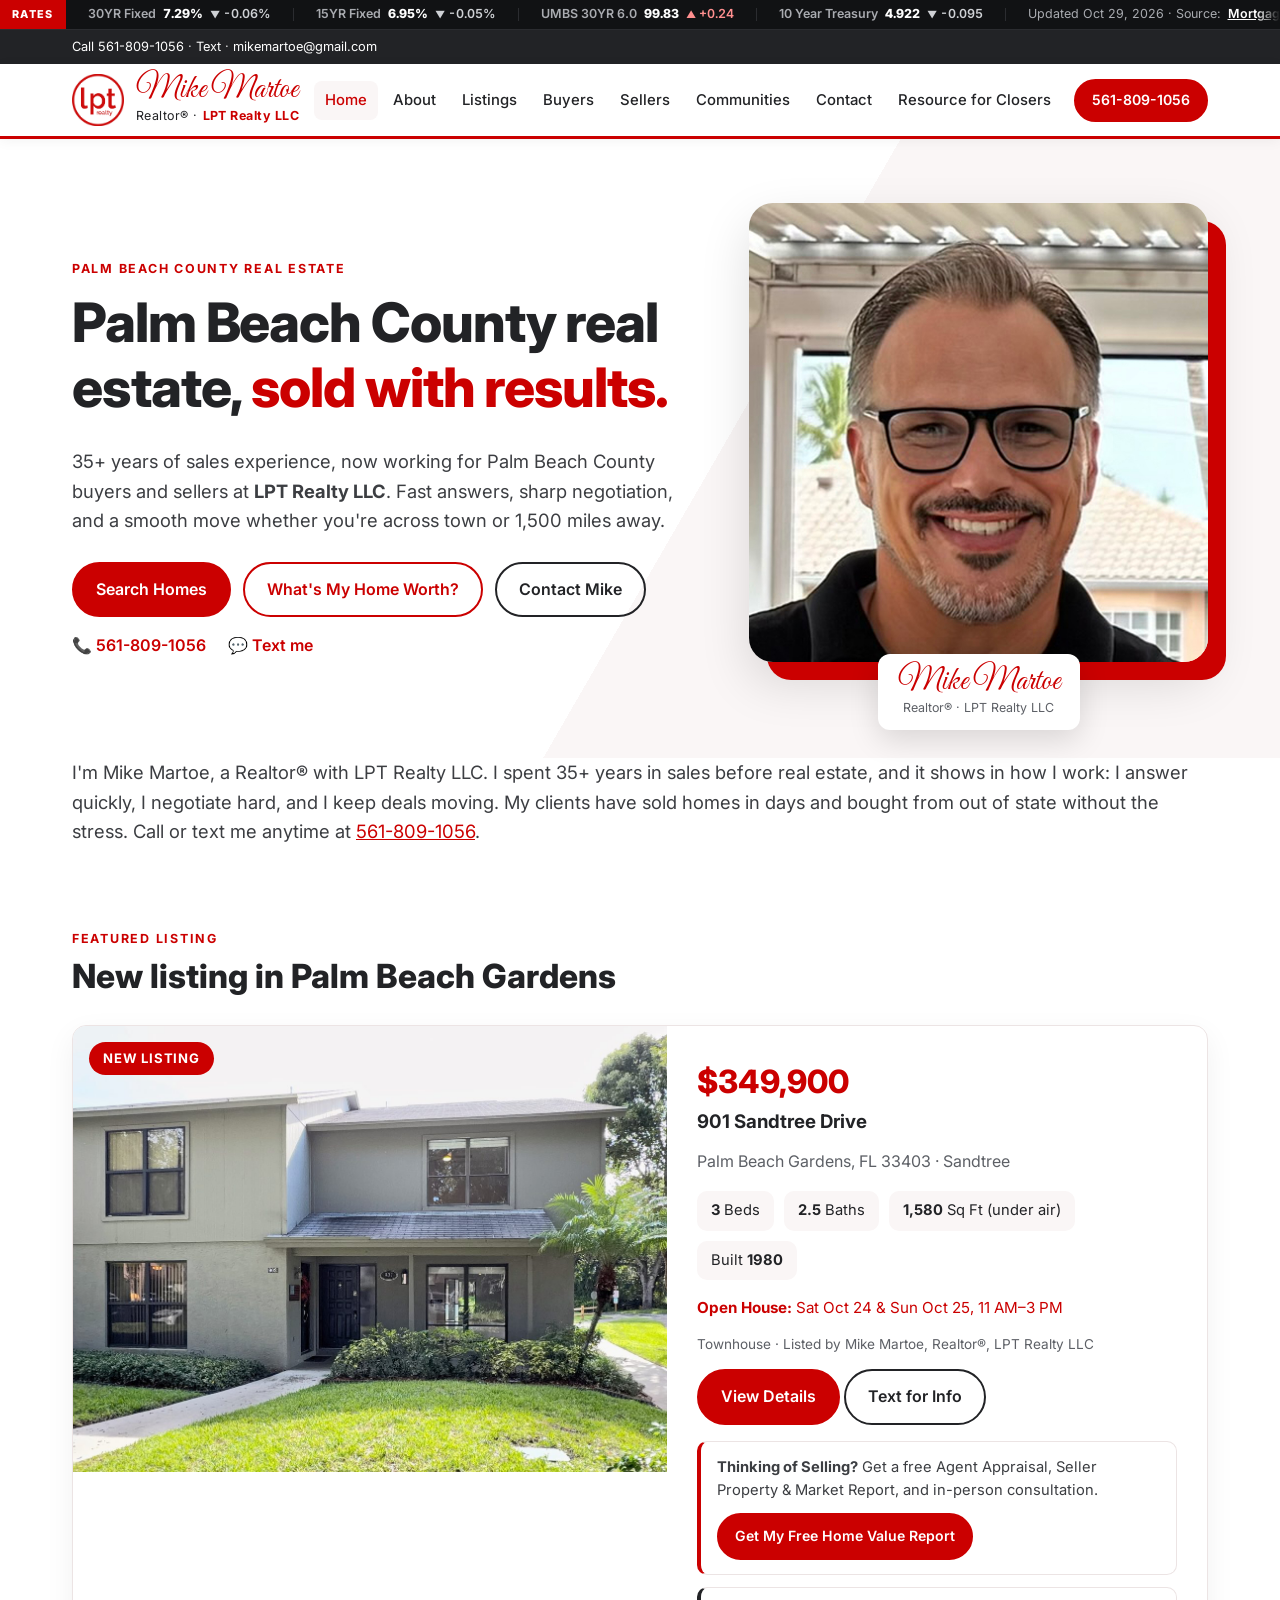
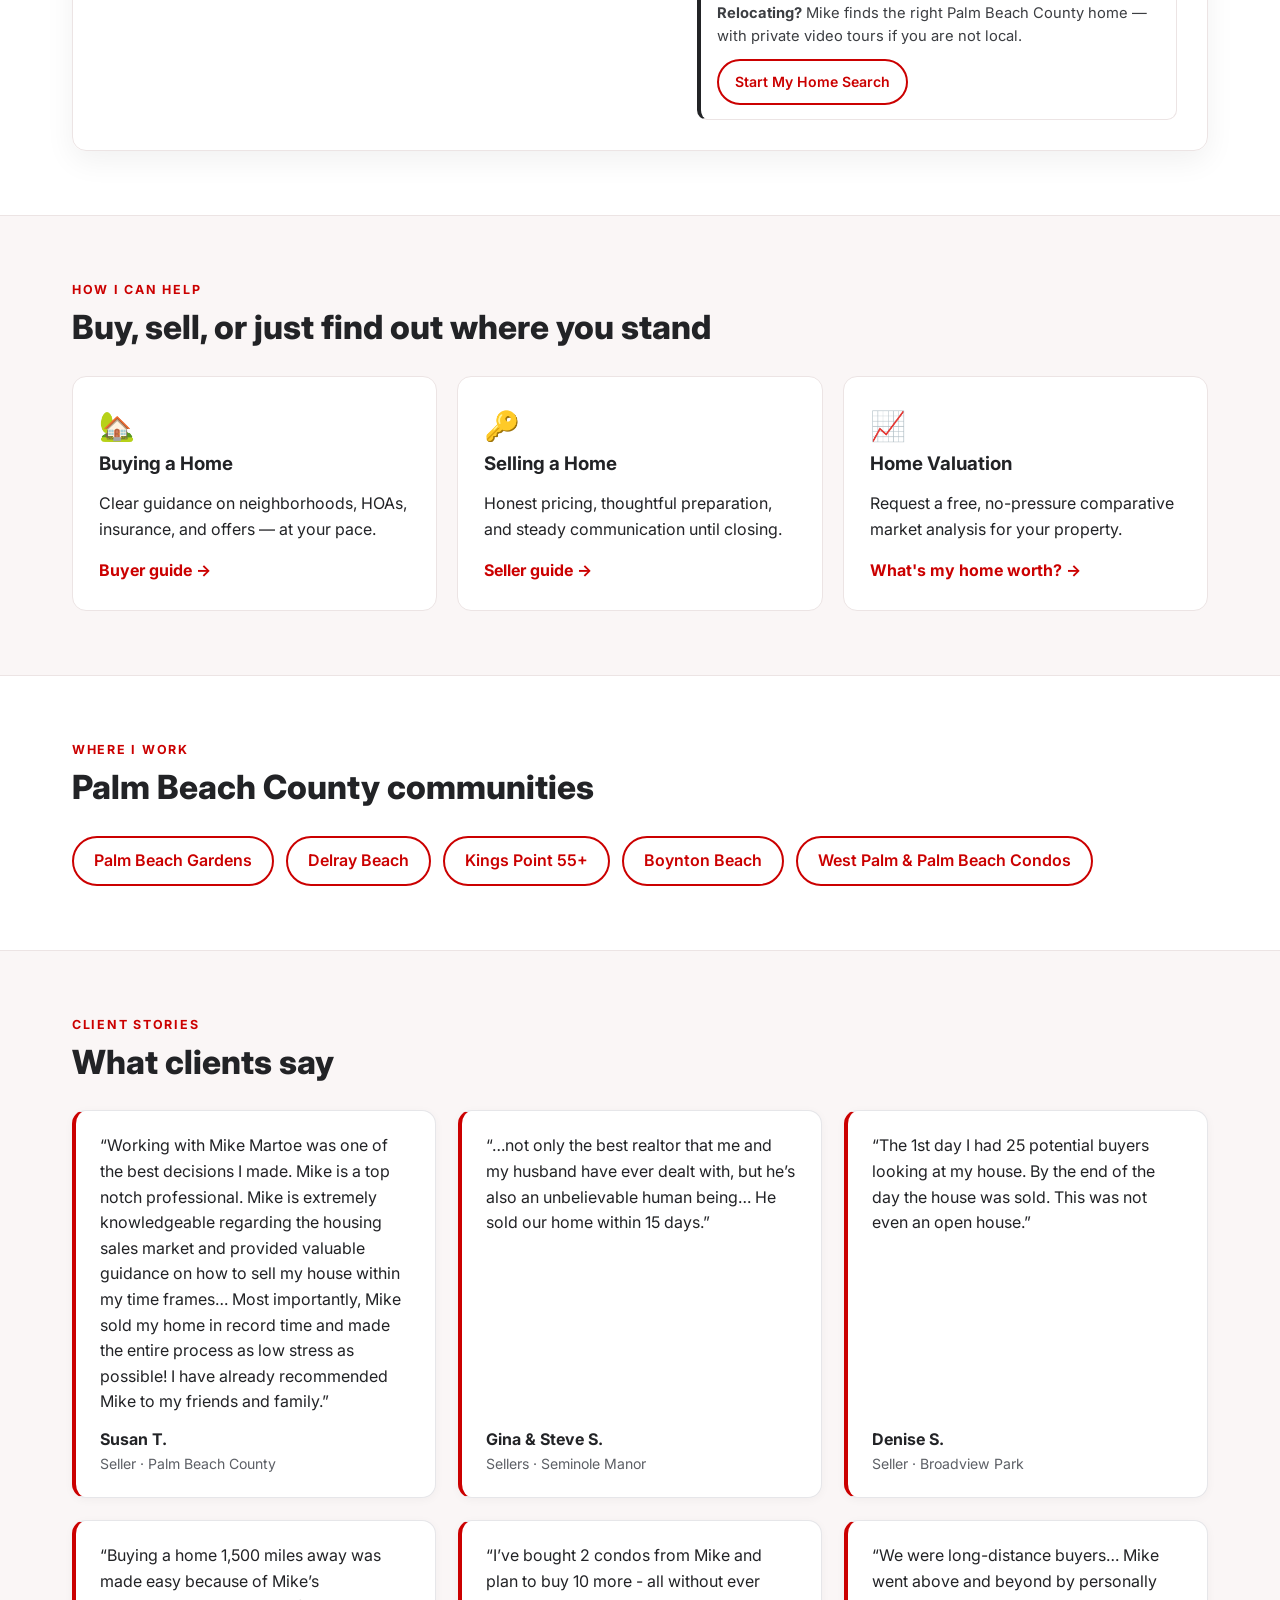
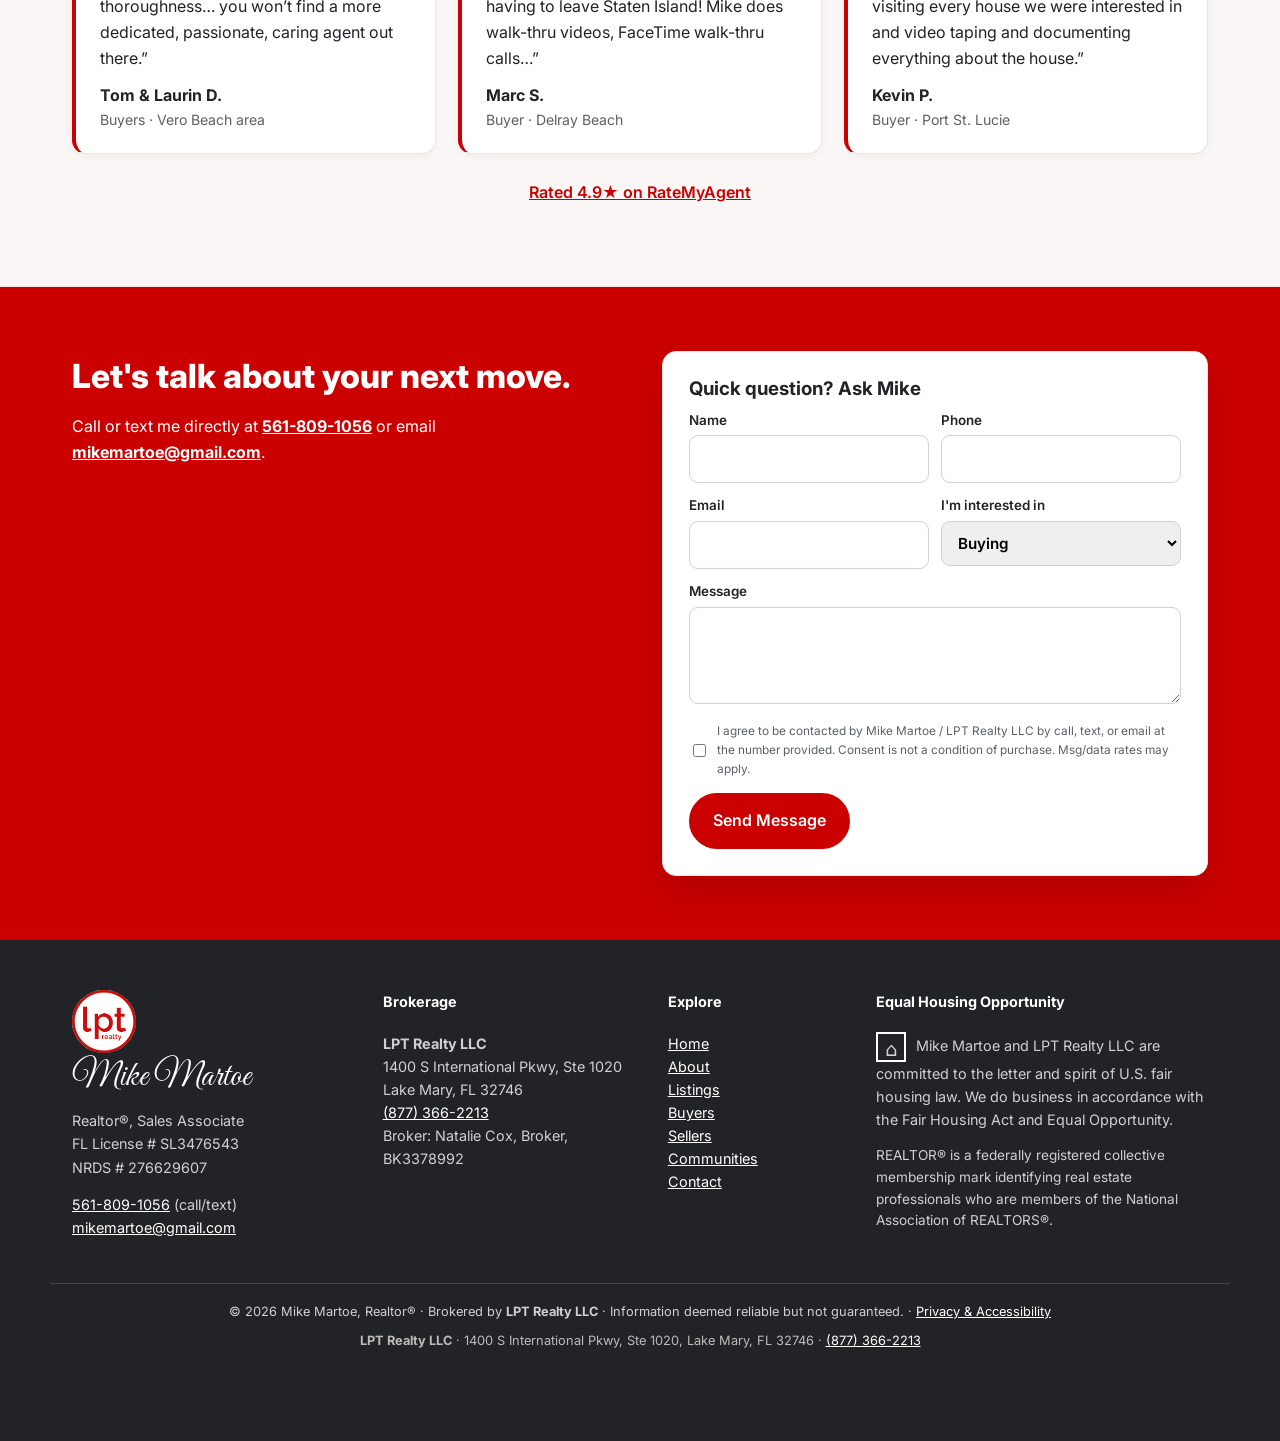
==== commit f785b4fa: "Add Resource for Closers page, nav link, sitemap entry" ====
--- a/index.html
+++ b/index.html
@@ -6,7 +6,7 @@
 </head><body>
 <div class="topbar"><div class="wrap"><span class="tb-contact"><a href="tel:+15618091056">Call 561-809-1056</a> · <a href="sms:+15618091056">Text</a> · <a href="mailto:mikemartoe@gmail.com">mikemartoe@gmail.com</a></span></div></div>
 <header class="site"><div class="wrap hdr"><a class="brand" href="index.html"><img src="assets/lpt-logo.jpg" alt="LPT Realty logo" width="52" height="52"><span><span class="script">Mike Martoe</span><small>Realtor® · <b>LPT Realty LLC</b></small></span></a>
-<input type="checkbox" id="nt" class="nt"><label for="nt" class="burger" aria-label="Menu">☰</label><nav><a href="index.html" class=active aria-current=page>Home</a><a href="about.html">About</a><a href="listings.html">Listings</a><a href="buyers.html">Buyers</a><a href="sellers.html">Sellers</a><a href="communities.html">Communities</a><a href="contact.html">Contact</a><a class="btn sm" href="tel:+15618091056">561-809-1056</a></nav></div></header>
+<input type="checkbox" id="nt" class="nt"><label for="nt" class="burger" aria-label="Menu">☰</label><nav><a href="index.html" class=active aria-current=page>Home</a><a href="about.html">About</a><a href="listings.html">Listings</a><a href="buyers.html">Buyers</a><a href="sellers.html">Sellers</a><a href="communities.html">Communities</a><a href="contact.html">Contact</a><a href="resource-for-closers.html">Resource for Closers</a><a class="btn sm" href="tel:+15618091056">561-809-1056</a></nav></div></header>
 <main>
 <section class="hero"><div class="wrap hgrid"><div><p class="eyebrow">Palm Beach County Real Estate</p><h1>Palm Beach County real estate, <span>sold with results.</span></h1>
 <p class="lead-p">35+ years of sales experience, now working for Palm Beach County buyers and sellers at <strong>LPT Realty LLC</strong>. Fast answers, sharp negotiation, and a smooth move whether you're across town or 1,500 miles away.</p>
--- a/styles.css
+++ b/styles.css
@@ -64,7 +64,7 @@
 .shead-split .shead-main{min-width:0;flex:1 1 auto}
 .shead-split .shead-main p{margin:0}
 .sr-only{position:absolute!important;width:1px;height:1px;padding:0;margin:-1px;overflow:hidden;clip:rect(0 0 0 0);white-space:nowrap;border:0}
-.activity-ticker{flex:0 0 auto;width:clamp(280px,42%,430px);border:1px solid var(--red);border-radius:12px;background:#fff;padding:8px 14px 9px;line-height:1.35}
+.activity-ticker{flex:0 0 auto;width:clamp(280px,42%,430px);border:1px solid var(--red);border-radius:12px;background:#fff;padding:7px 12px 8px;line-height:1.3}
 .activity-ticker[hidden]{display:none}
 .at-head{display:flex;align-items:center;justify-content:space-between;gap:8px;margin:0 0 3px}
 .at-label{margin:0;font-size:.68rem;font-weight:700;letter-spacing:.12em;text-transform:uppercase;color:var(--red)}
@@ -75,9 +75,9 @@
 .at-toggle:focus-visible{outline:2px solid var(--red);outline-offset:2px}
 .at-toggle .at-ic-play,.activity-ticker.is-paused .at-ic-pause{display:none}
 .activity-ticker.is-paused .at-ic-play{display:block}
-.at-stats{display:grid;grid-auto-flow:column;grid-auto-columns:1fr;gap:10px;margin:3px 0 6px;padding-bottom:7px;border-bottom:1px solid var(--line)}
+.at-stats{display:grid;grid-auto-flow:column;grid-auto-columns:1fr;gap:8px;margin:2px 0 4px;padding-bottom:5px;border-bottom:1px solid var(--line)}
 .at-stats[hidden]{display:none}
-.at-stat{display:grid;grid-template-columns:auto 1fr;grid-template-rows:auto auto;align-items:center;align-content:start;column-gap:5px;row-gap:3px;min-width:0}
+.at-stat{display:grid;grid-template-columns:auto 1fr;grid-template-rows:auto auto;align-items:center;align-content:start;column-gap:5px;row-gap:1px;min-width:0}
 .at-stat .at-ic{display:inline-flex;align-items:center;gap:1px;fill:var(--red)}
 .at-stat .at-ic svg{display:block}
 .at-stat strong{font-size:1.85rem;letter-spacing:-.01em;font-weight:800;line-height:1;color:var(--red);font-variant-numeric:tabular-nums;white-space:nowrap}
@@ -85,18 +85,18 @@
 .at-label .at-asof{margin-left:6px;text-transform:none;letter-spacing:0;font-size:.74rem;font-weight:500;color:var(--mut)}
 .at-window[hidden]{display:none}
 @media(max-width:480px){.at-stats{gap:8px}.at-stat{column-gap:4px}.at-stat strong{font-size:1.4rem}.at-stat .at-ic svg{width:19px;height:19px}.at-stat .at-cap{font-size:.72rem}}
-.at-cta{display:block;margin-top:6px;padding-top:6px;border-top:1px solid var(--line);font-size:.78rem;font-weight:600;line-height:1.35;color:var(--red);text-decoration:underline;text-decoration-thickness:1px;text-underline-offset:3px}
+.at-cta{display:block;margin-top:4px;padding-top:5px;border-top:1px solid var(--line);font-size:.78rem;font-weight:600;line-height:1.3;color:var(--red);text-decoration:underline;text-decoration-thickness:1px;text-underline-offset:3px}
 .at-cta:hover{text-decoration-thickness:2px}
 .at-cta:focus-visible{outline:2px solid var(--red);outline-offset:2px;border-radius:3px}
-.at-window{display:grid;overflow:hidden}
-.at-item{grid-area:1/1;align-self:center;font-size:.78rem;font-weight:500;color:var(--mut);opacity:0;transform:translateY(60%);transition:opacity .5s ease,transform .5s ease;visibility:hidden}
-.at-item.is-on{opacity:1;transform:none;visibility:visible}
+.at-window{display:block;position:relative;overflow:hidden;min-height:0}
+.at-item{display:block;position:absolute;left:0;right:0;top:0;font-size:.78rem;font-weight:500;color:var(--mut);line-height:1.35;opacity:0;transform:translateY(6px);transition:opacity .5s ease,transform .5s ease;visibility:hidden;pointer-events:none}
+.at-item.is-on{position:relative;opacity:1;transform:none;visibility:visible;pointer-events:auto}
 .at-item a{color:var(--mut);text-decoration:underline;text-decoration-color:var(--red);text-underline-offset:3px}
 .at-item a:hover{color:var(--red)}
 .at-item strong{color:var(--red);font-variant-numeric:tabular-nums}
 .at-asof{font-weight:500;color:var(--mut);font-size:.8rem}
 .activity-ticker.is-static .at-window{display:block}
-.activity-ticker.is-static .at-item{display:block;opacity:1;transform:none;visibility:visible;transition:none;font-size:.78rem;padding:1px 0}
+.activity-ticker.is-static .at-item{display:block;position:relative;opacity:1;transform:none;visibility:visible;pointer-events:auto;transition:none;font-size:.78rem;padding:0;margin:0 0 4px;line-height:1.35}
 @media(prefers-reduced-motion:reduce){.at-item{transition:none}}
 /* desktop: title block fills the Listing Activity box height (top + bottom edges) */
 .shead-specs .spec-price{color:var(--red);font-weight:700}
@@ -500,3 +500,7 @@
 .gallery .gitem.vs-item.is-active::after,.gallery .gitem.vs-item[aria-pressed="true"]::after{border-color:var(--red)}
 .gallery .gitem.vs-item.is-active img{transform:none}
 @media(max-width:600px){.ba{scroll-margin-top:89px}}
+
+/* Resource for Closers nav link: keep header on one row on laptops */
+@media(min-width:961px) and (max-width:1240px){nav a{padding:8px 7px;font-size:.88rem;white-space:nowrap}nav .btn.sm{margin-left:4px;padding:8px 12px}}
+@media(min-width:961px) and (max-width:1060px){nav{gap:0}nav a{padding:8px 5px;font-size:.82rem}nav .btn.sm{margin-left:2px;padding:7px 9px}}
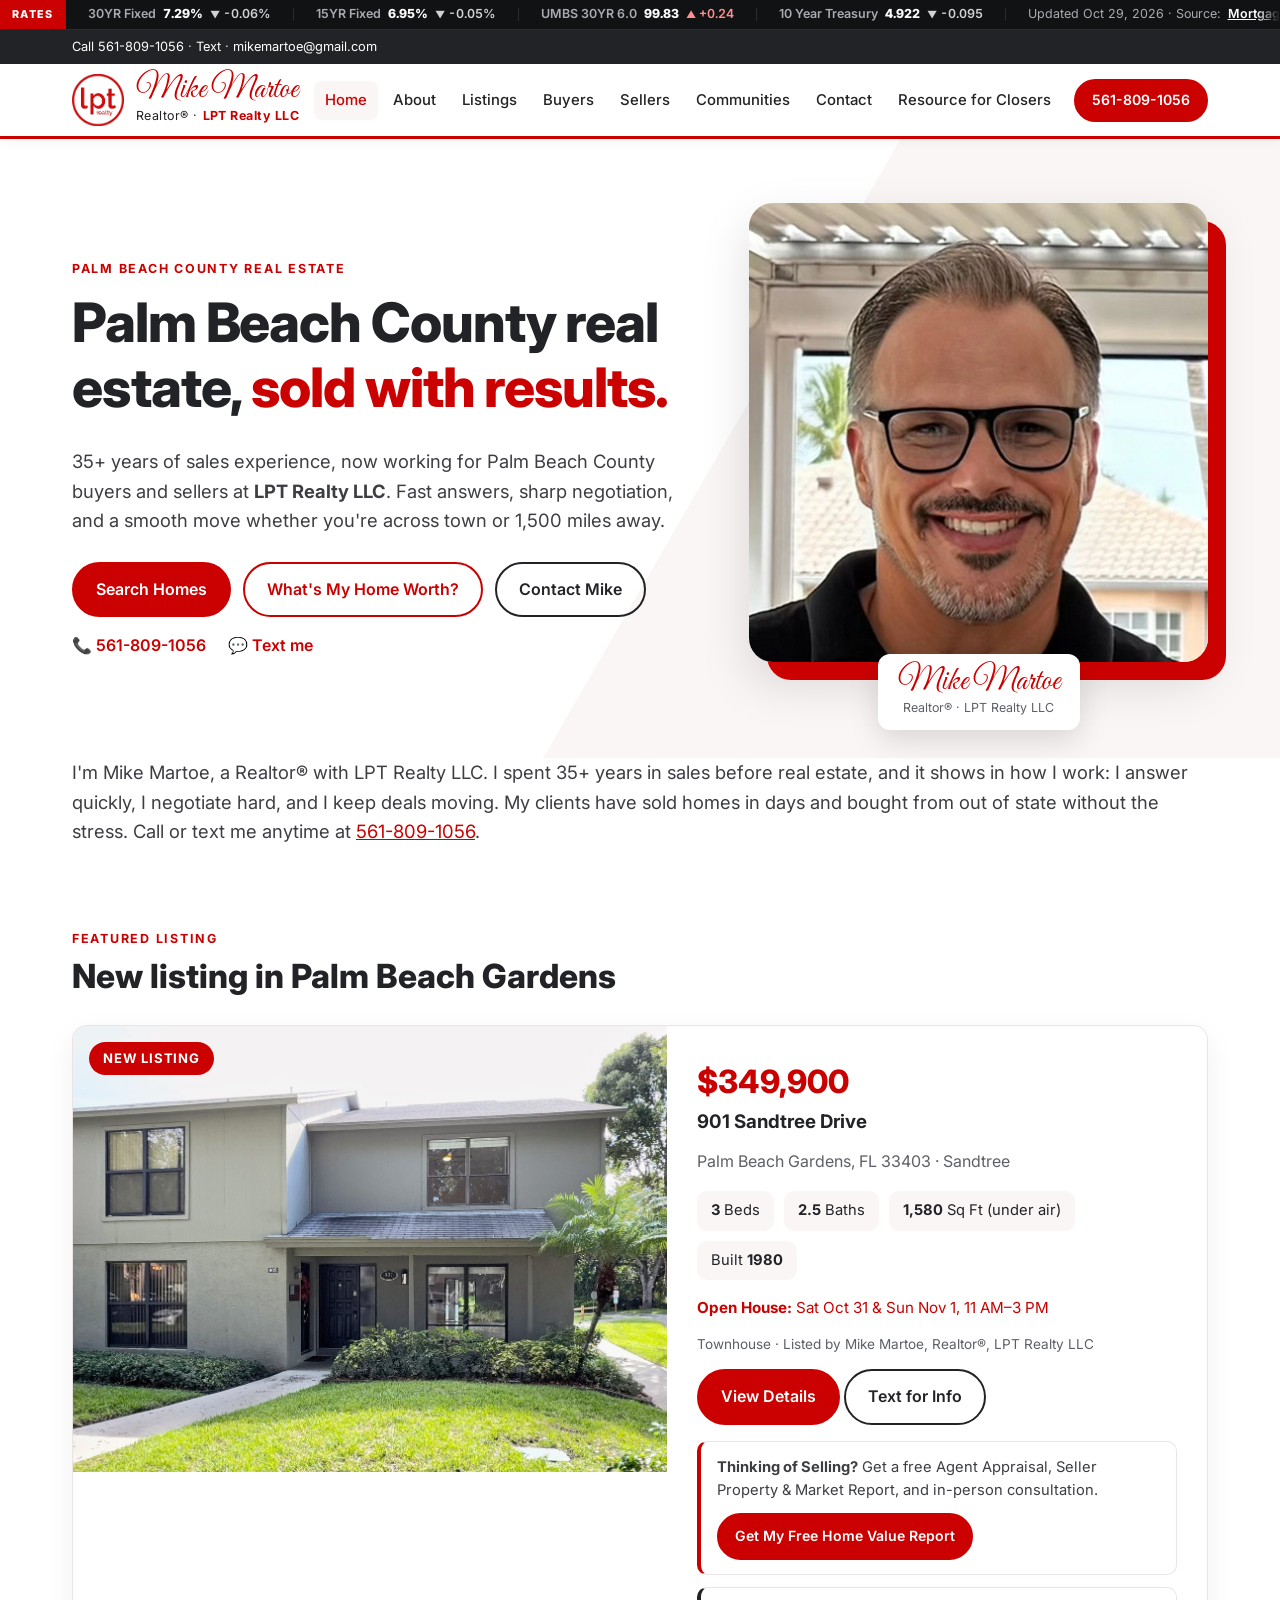
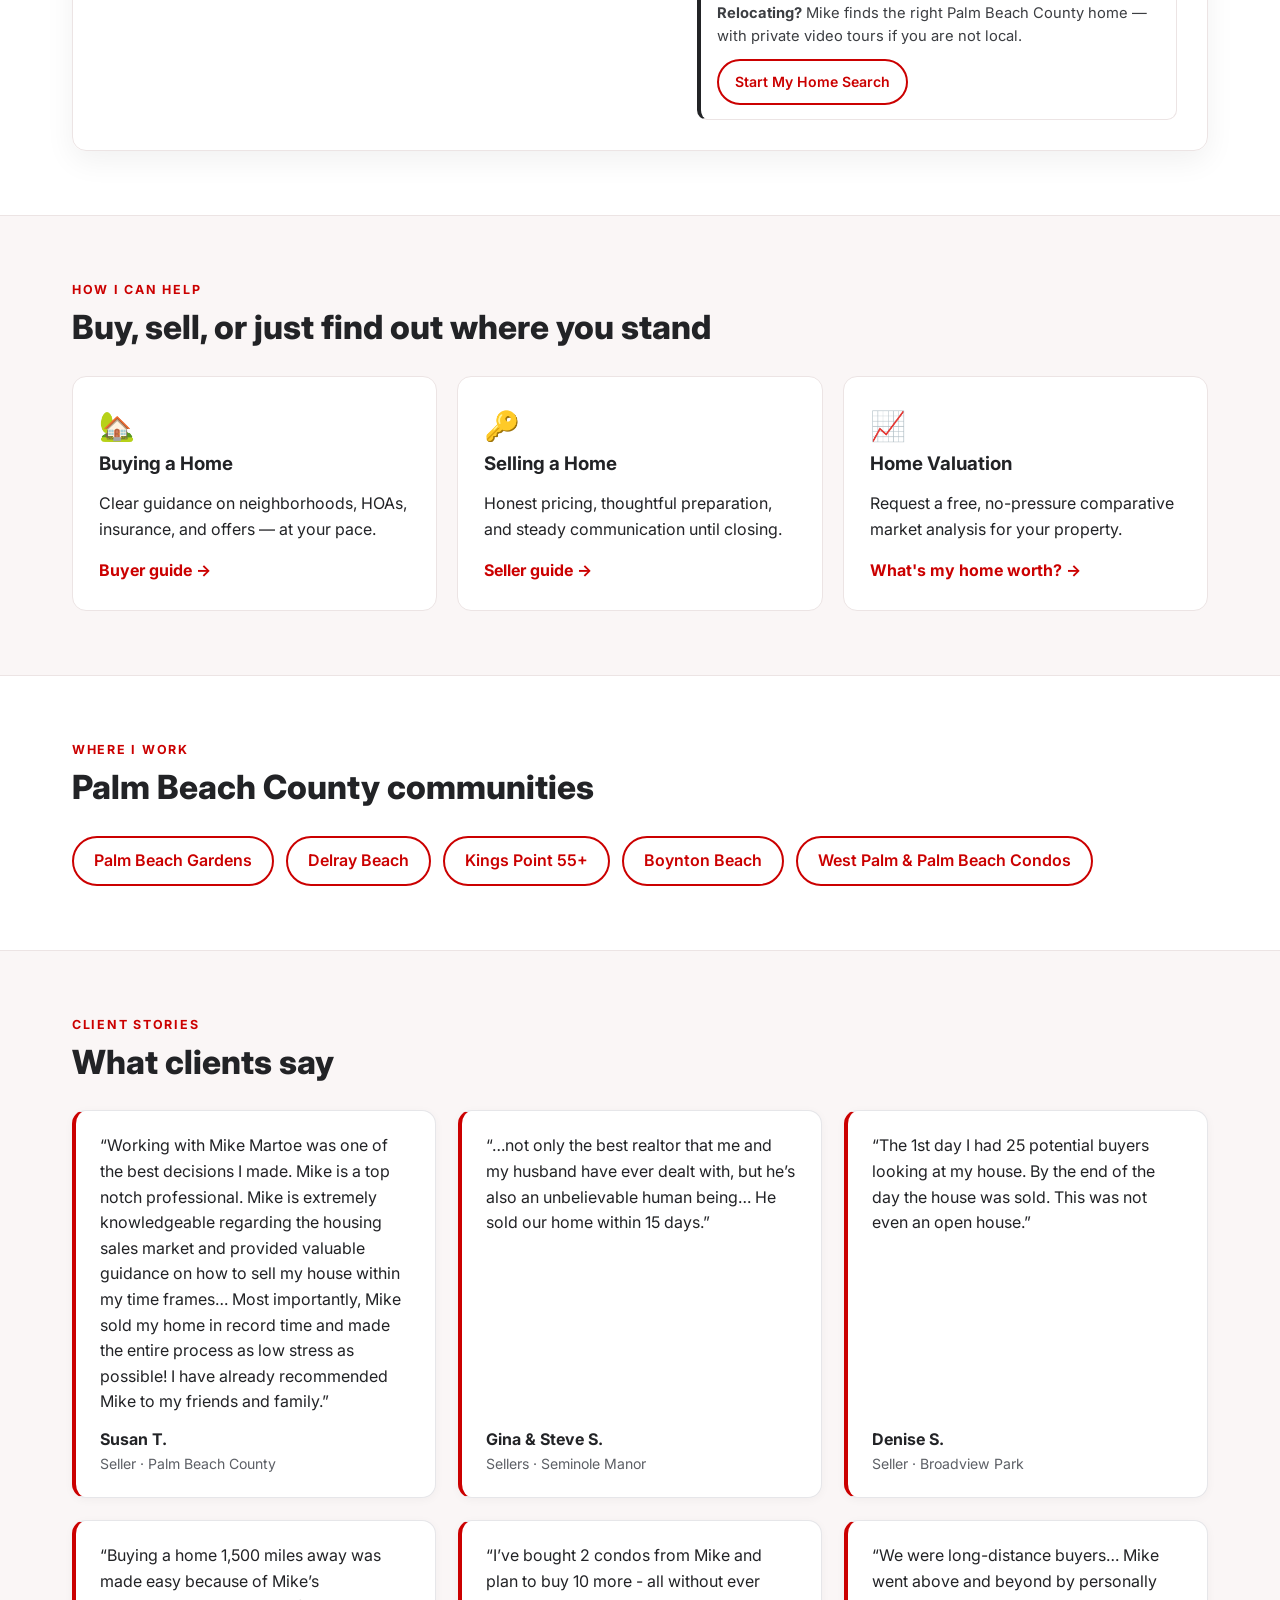
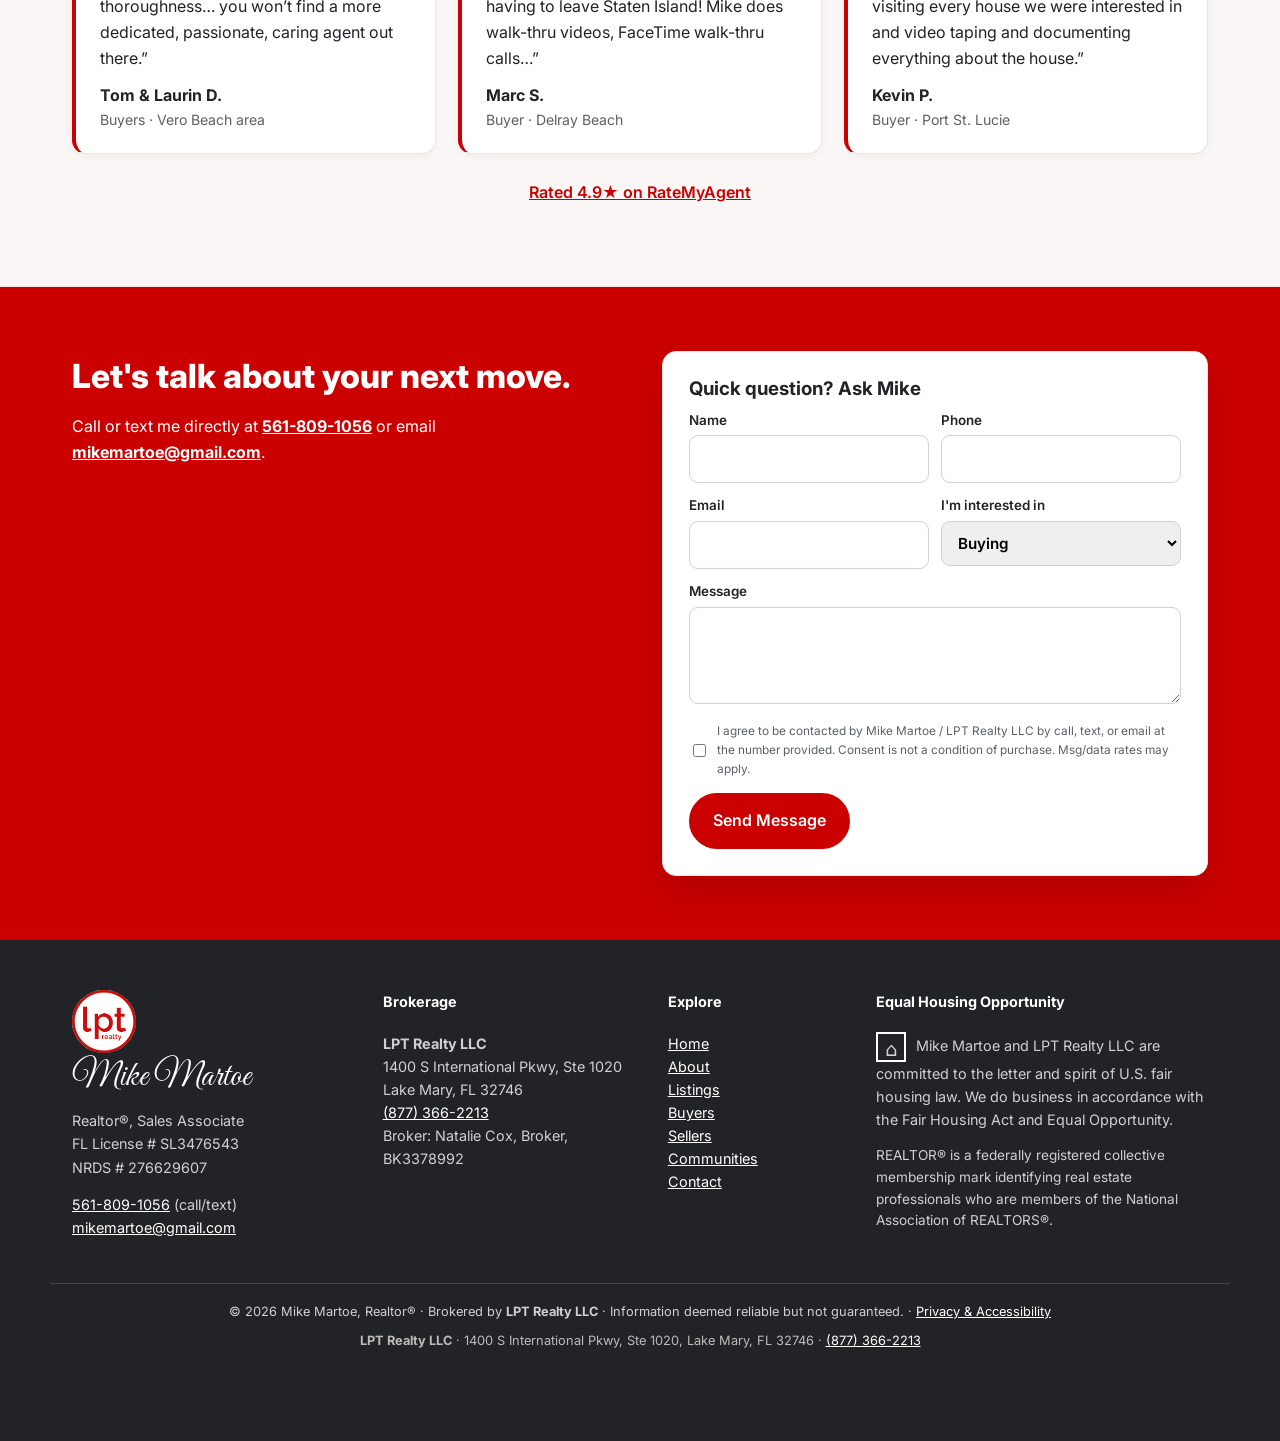
==== commit 8284b7d5: "Sandtree: open house this weekend, Sat Oct 31 and Sun Nov 1, 11 AM to 3 PM" ====
--- a/index.html
+++ b/index.html
@@ -17,7 +17,7 @@
 <section class="wrap sec"><div class="shead"><p class="eyebrow">Featured Listing</p><h2>New listing in Palm Beach Gardens</h2></div><article class="listing"><div class="lphoto hasimg"><span class="badge">NEW LISTING</span><a href="listings.html#sandtree"><img class="lheroimg" src="assets/sandtree/sandtree-23.jpg" alt="901 Sandtree Drive front exterior" width="800" height="450" loading="lazy"></a></div>
 <div class="lbody"><p class="price">$349,900</p><h3>901 Sandtree Drive</h3><p class="muted">Palm Beach Gardens, FL 33403 · Sandtree</p>
 <ul class="facts"><li><b>3</b> Beds</li><li><b>2.5</b> Baths</li><li><b>1,580</b> Sq Ft (under air)</li><li>Built <b>1980</b></li></ul>
-<p class="oh-mini"><strong>Open House:</strong> Sat Oct 24 &amp; Sun Oct 25, 11 AM–3 PM</p>
+<p class="oh-mini"><strong>Open House:</strong> Sat Oct 31 &amp; Sun Nov 1, 11 AM–3 PM</p>
 <p class="muted small">Townhouse · Listed by Mike Martoe, Realtor®, LPT Realty LLC</p>
 <a class="btn" href="listings.html#sandtree">View Details</a> <a class="btn ghost" href="sms:+15618091056">Text for Info</a>
 <div class="seller-cta-mini"><p><strong>Thinking of Selling?</strong> Get a free Agent Appraisal, Seller Property &amp; Market Report, and in-person consultation.</p>
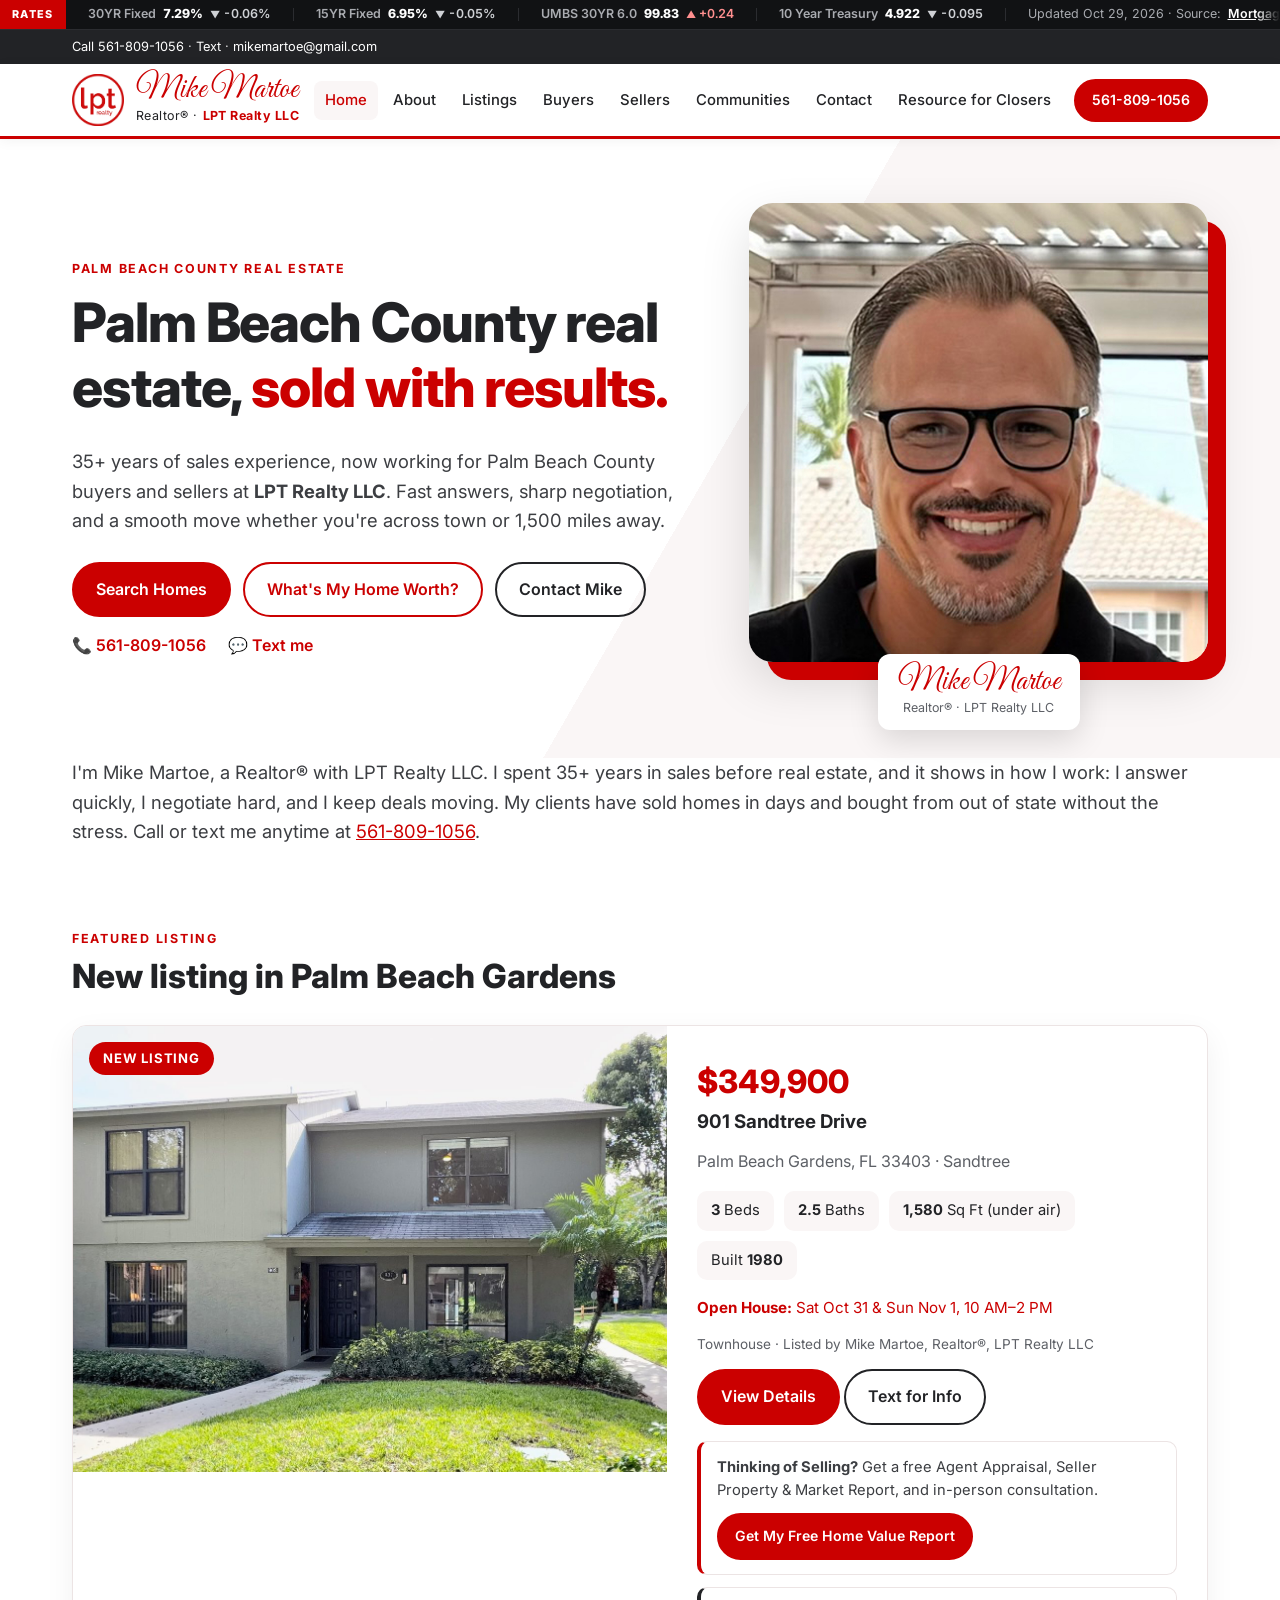
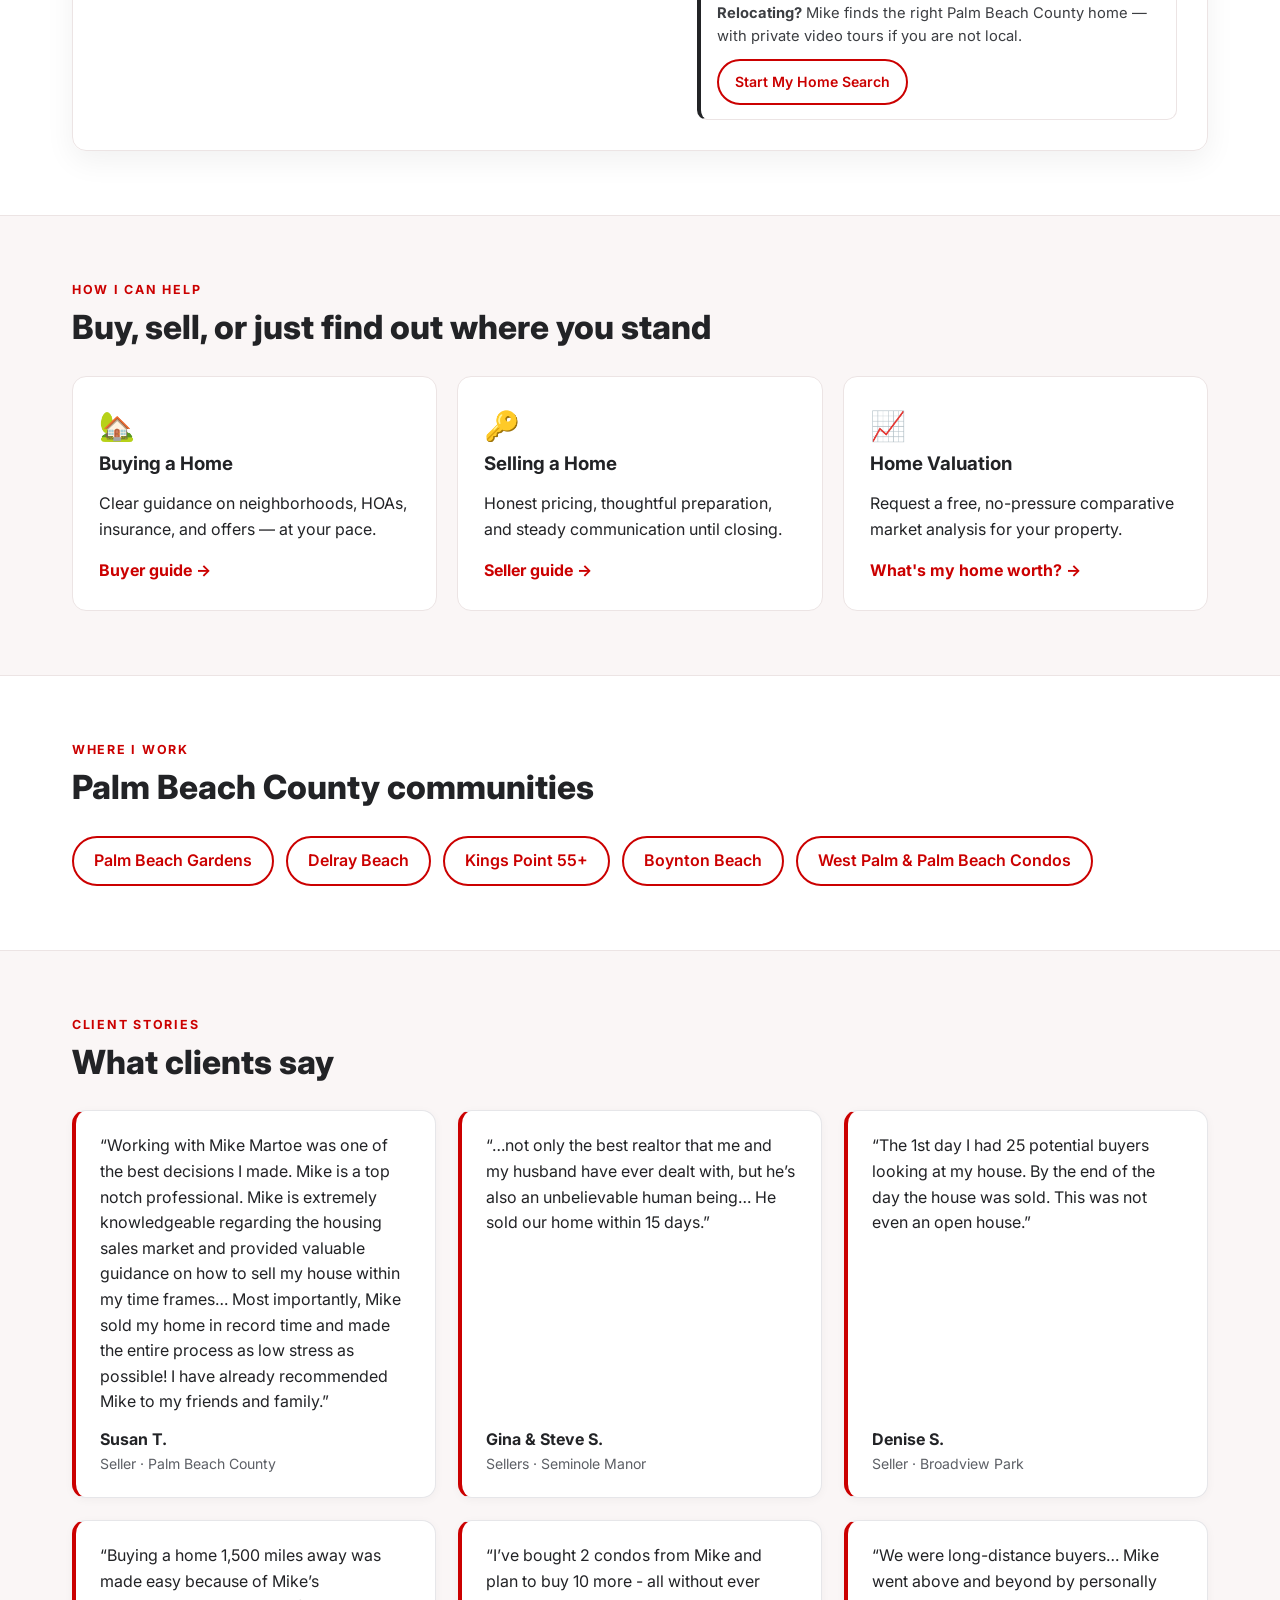
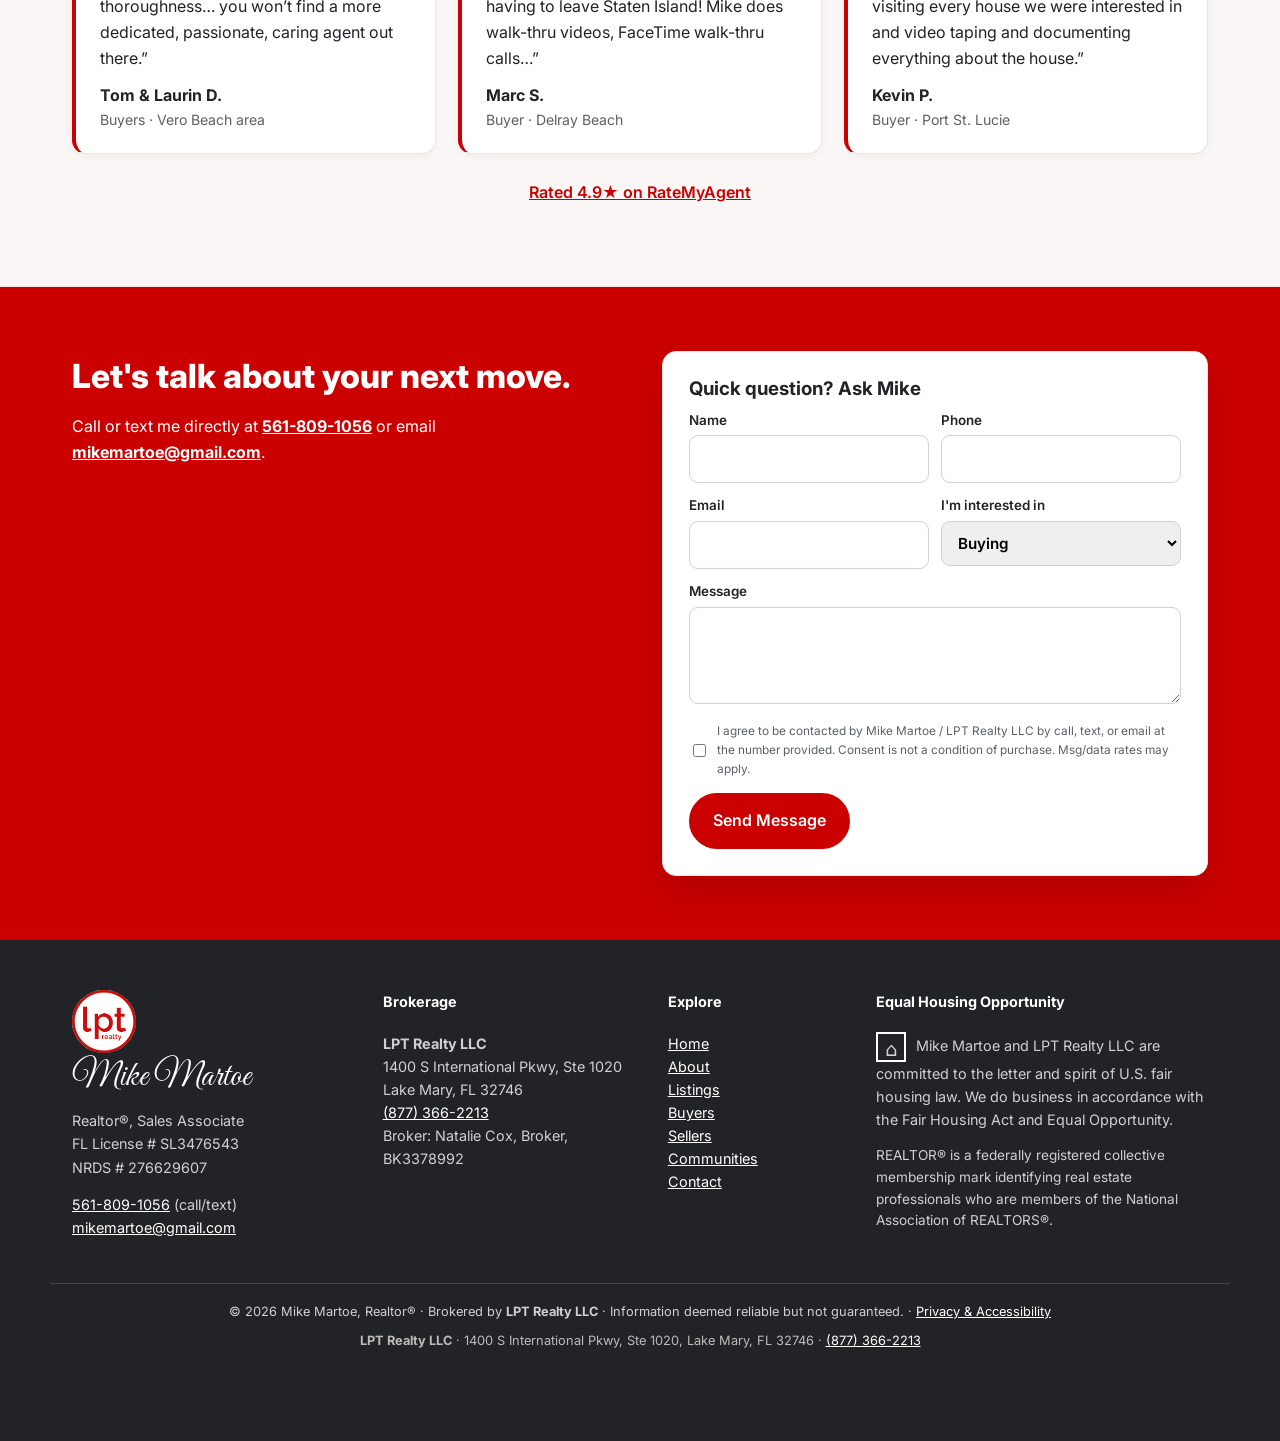
==== commit 17c19b25: "Open house time: Sat Oct 31 & Sun Nov 1, 10 AM to 2 PM (match MLS)" ====
--- a/index.html
+++ b/index.html
@@ -17,7 +17,7 @@
 <section class="wrap sec"><div class="shead"><p class="eyebrow">Featured Listing</p><h2>New listing in Palm Beach Gardens</h2></div><article class="listing"><div class="lphoto hasimg"><span class="badge">NEW LISTING</span><a href="listings.html#sandtree"><img class="lheroimg" src="assets/sandtree/sandtree-23.jpg" alt="901 Sandtree Drive front exterior" width="800" height="450" loading="lazy"></a></div>
 <div class="lbody"><p class="price">$349,900</p><h3>901 Sandtree Drive</h3><p class="muted">Palm Beach Gardens, FL 33403 · Sandtree</p>
 <ul class="facts"><li><b>3</b> Beds</li><li><b>2.5</b> Baths</li><li><b>1,580</b> Sq Ft (under air)</li><li>Built <b>1980</b></li></ul>
-<p class="oh-mini"><strong>Open House:</strong> Sat Oct 31 &amp; Sun Nov 1, 11 AM–3 PM</p>
+<p class="oh-mini"><strong>Open House:</strong> Sat Oct 31 &amp; Sun Nov 1, 10 AM–2 PM</p>
 <p class="muted small">Townhouse · Listed by Mike Martoe, Realtor®, LPT Realty LLC</p>
 <a class="btn" href="listings.html#sandtree">View Details</a> <a class="btn ghost" href="sms:+15618091056">Text for Info</a>
 <div class="seller-cta-mini"><p><strong>Thinking of Selling?</strong> Get a free Agent Appraisal, Seller Property &amp; Market Report, and in-person consultation.</p>
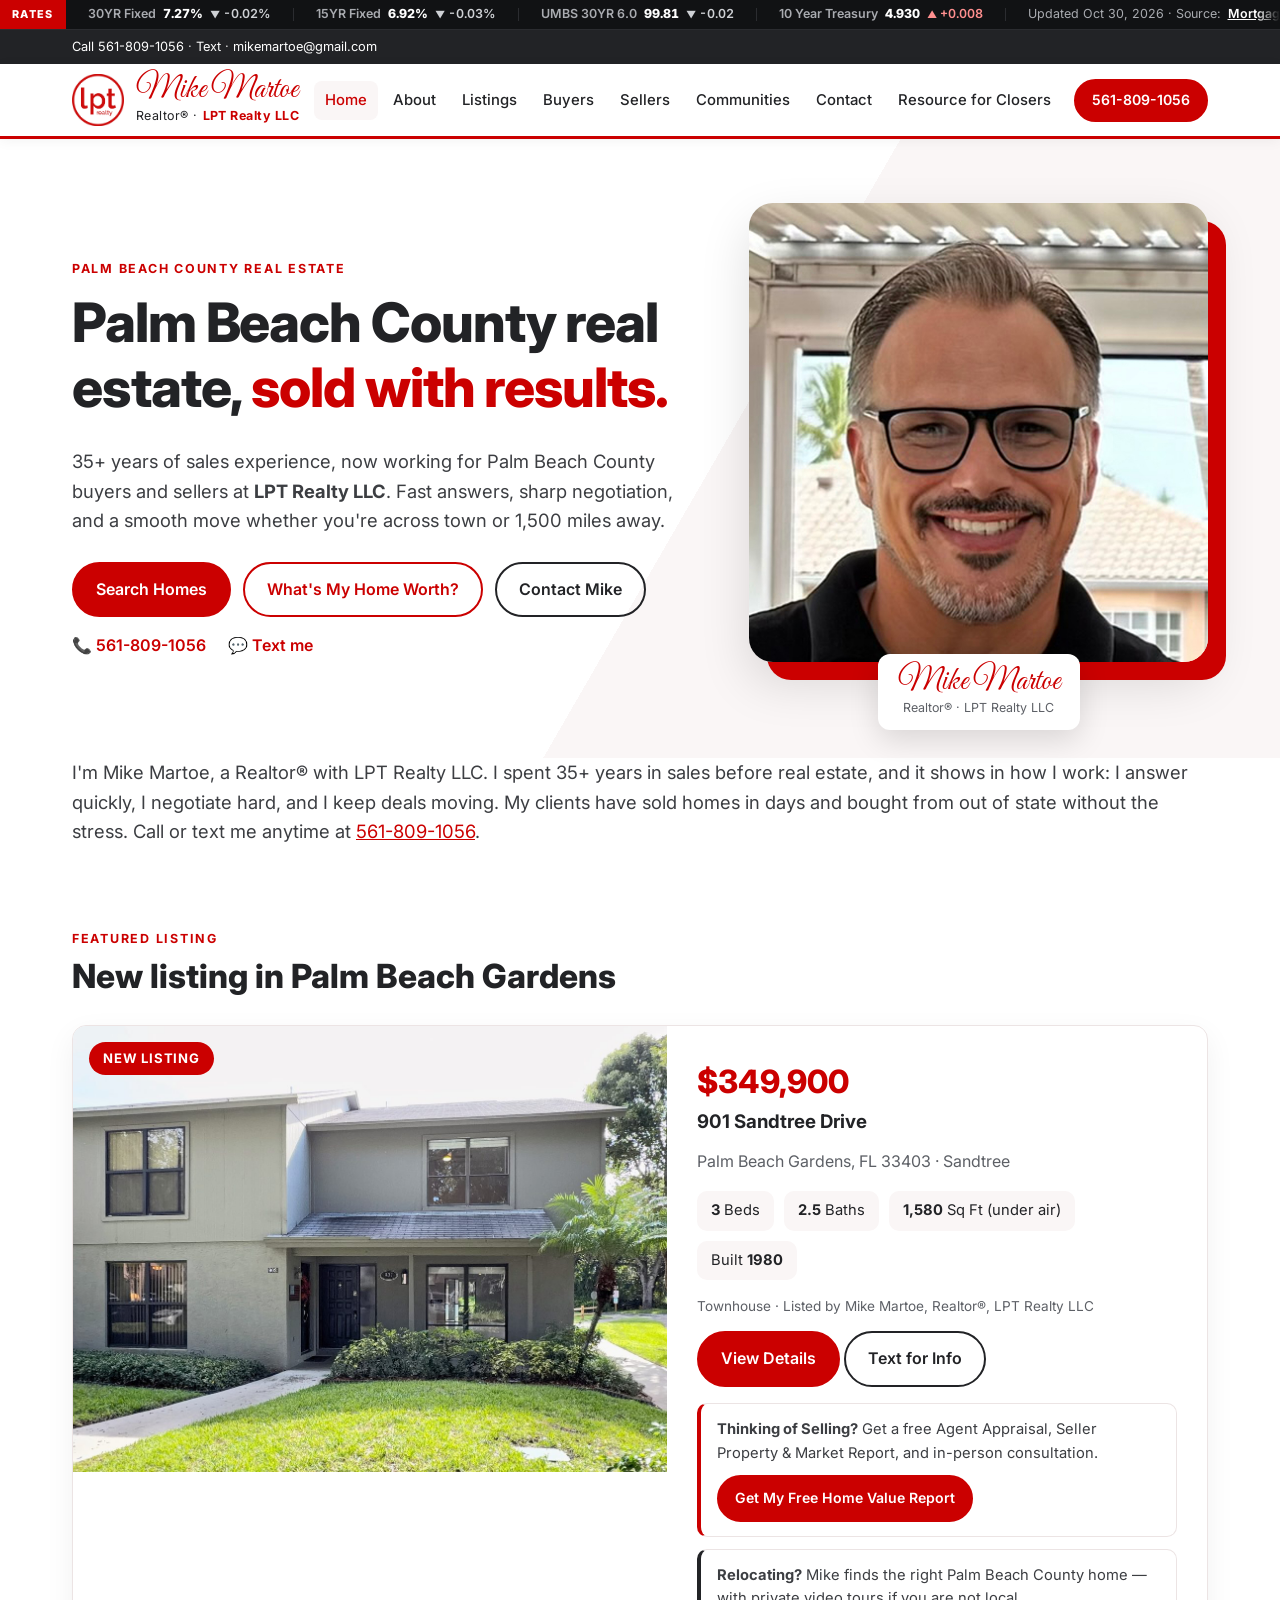
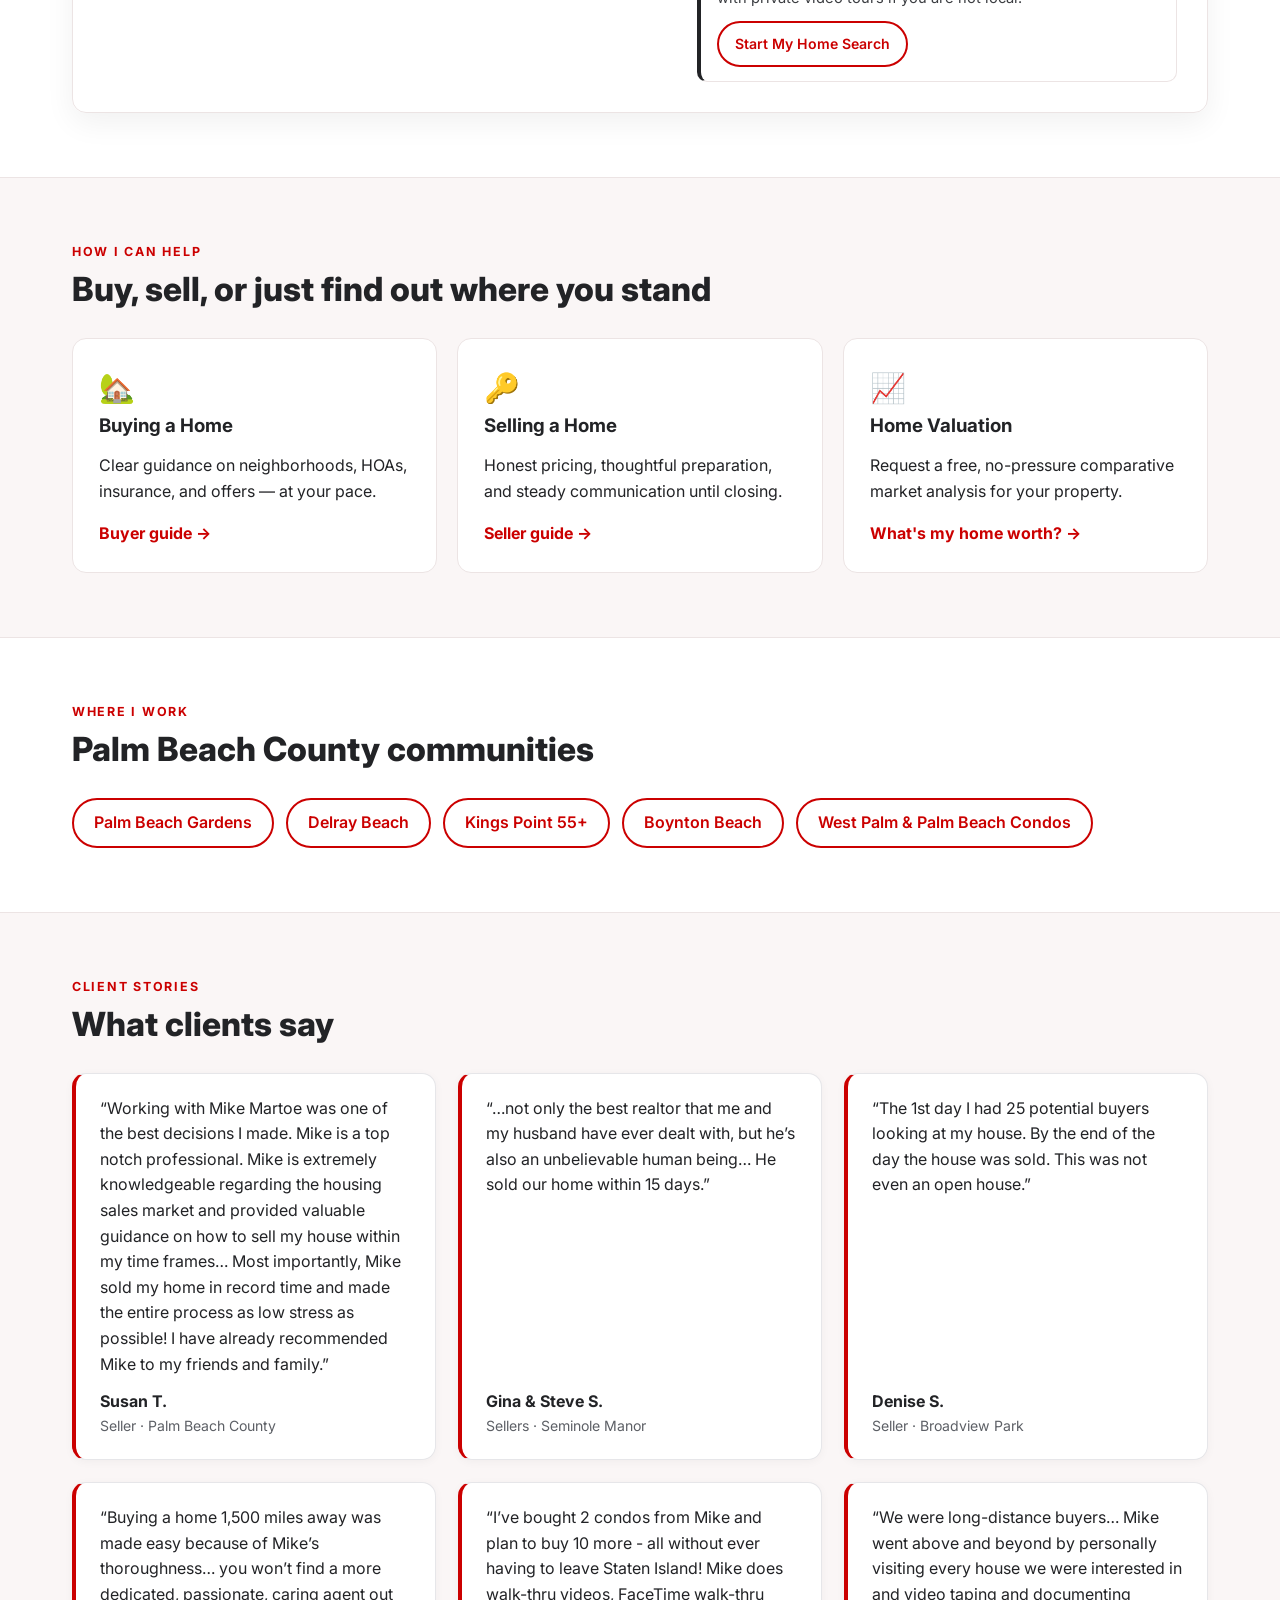
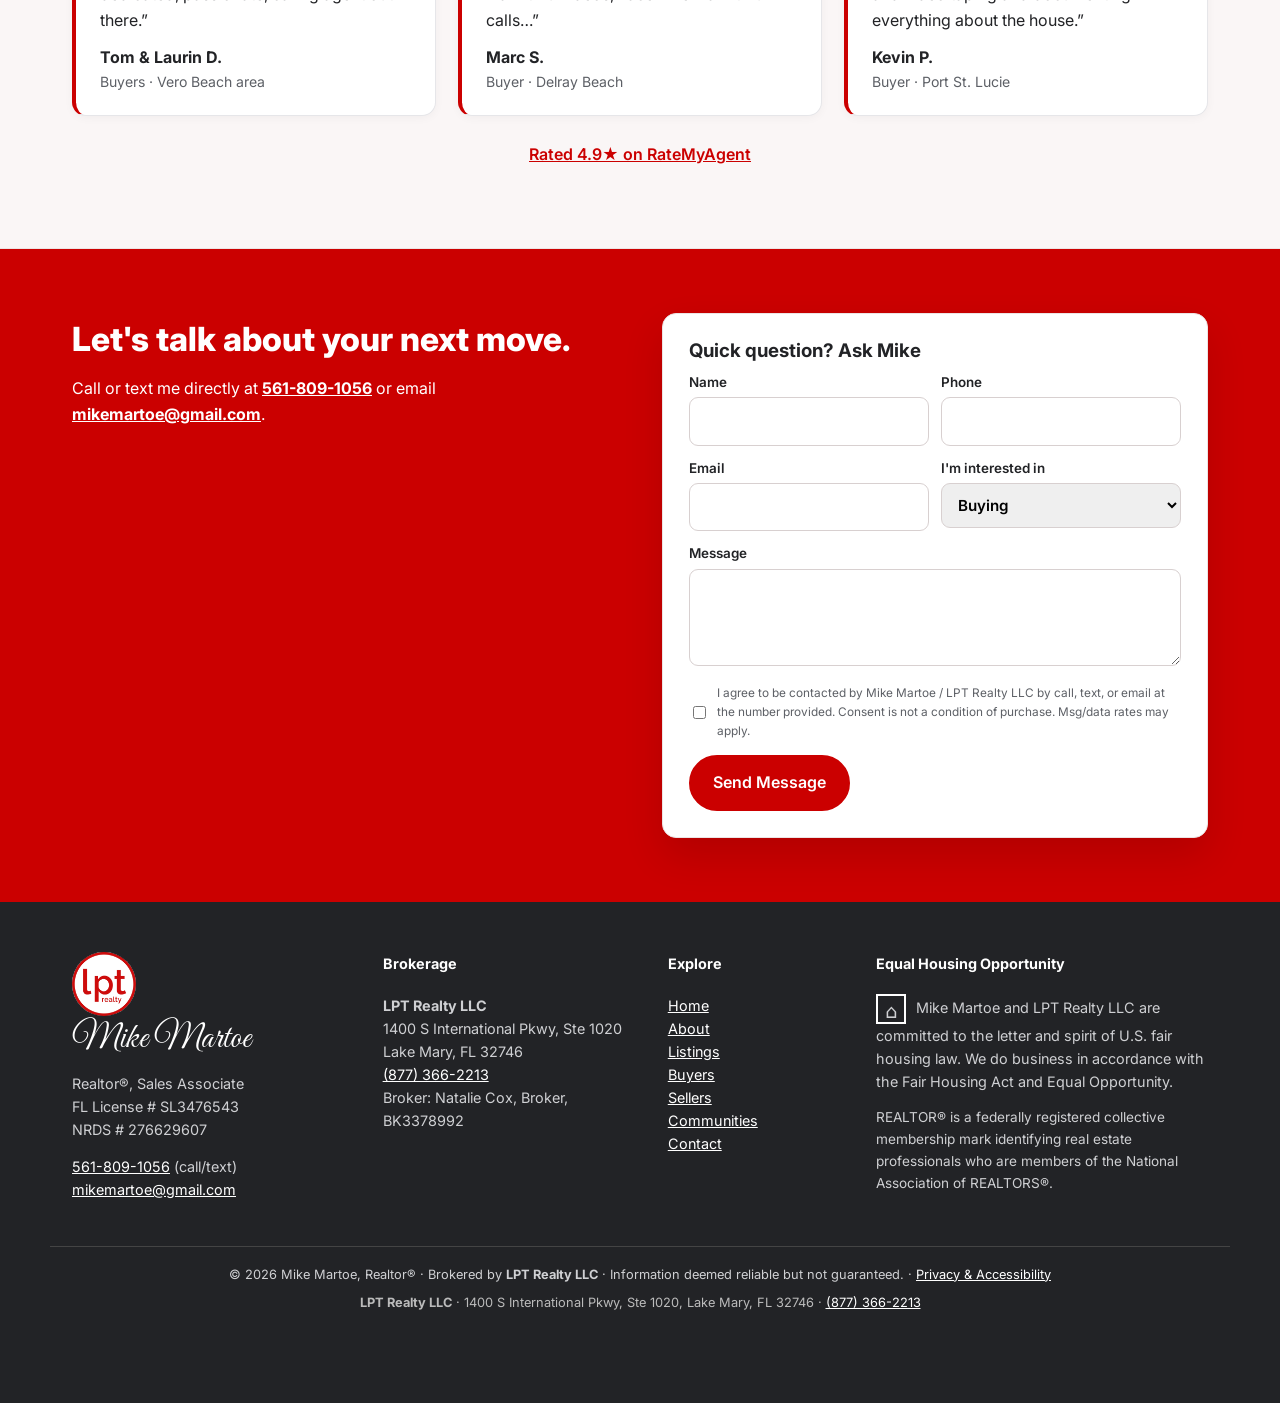
==== commit 5c06d2b5: "Remove ended Oct 31/Nov 1 open house notices for 901 Sandtree; keep listing as current - index.html:" ====
--- a/index.html
+++ b/index.html
@@ -17,7 +17,6 @@
 <section class="wrap sec"><div class="shead"><p class="eyebrow">Featured Listing</p><h2>New listing in Palm Beach Gardens</h2></div><article class="listing"><div class="lphoto hasimg"><span class="badge">NEW LISTING</span><a href="listings.html#sandtree"><img class="lheroimg" src="assets/sandtree/sandtree-23.jpg" alt="901 Sandtree Drive front exterior" width="800" height="450" loading="lazy"></a></div>
 <div class="lbody"><p class="price">$349,900</p><h3>901 Sandtree Drive</h3><p class="muted">Palm Beach Gardens, FL 33403 · Sandtree</p>
 <ul class="facts"><li><b>3</b> Beds</li><li><b>2.5</b> Baths</li><li><b>1,580</b> Sq Ft (under air)</li><li>Built <b>1980</b></li></ul>
-<p class="oh-mini"><strong>Open House:</strong> Sat Oct 31 &amp; Sun Nov 1, 10 AM–2 PM</p>
 <p class="muted small">Townhouse · Listed by Mike Martoe, Realtor®, LPT Realty LLC</p>
 <a class="btn" href="listings.html#sandtree">View Details</a> <a class="btn ghost" href="sms:+15618091056">Text for Info</a>
 <div class="seller-cta-mini"><p><strong>Thinking of Selling?</strong> Get a free Agent Appraisal, Seller Property &amp; Market Report, and in-person consultation.</p>
--- a/styles.css
+++ b/styles.css
@@ -490,6 +490,8 @@
 #sandtree.sec{padding-top:28px}
 #sandtree .oh-banner ~ .bo-banner{margin-bottom:28px}
 @media(max-width:600px){#sandtree.sec{padding-top:24px}#sandtree .oh-banner ~ .bo-banner{margin-bottom:24px}}
+#sandtree > .bo-banner:first-child{margin-bottom:28px}
+@media(max-width:600px){#sandtree > .bo-banner:first-child{margin-bottom:24px}}
 #sandtree .bo-banner{padding-left:16px;padding-right:16px}
 @media(max-width:600px){#sandtree .bo-banner{padding-left:10px;padding-right:12px}}
 @media(max-width:600px){#sandtree .shead-split{margin-bottom:24px}}
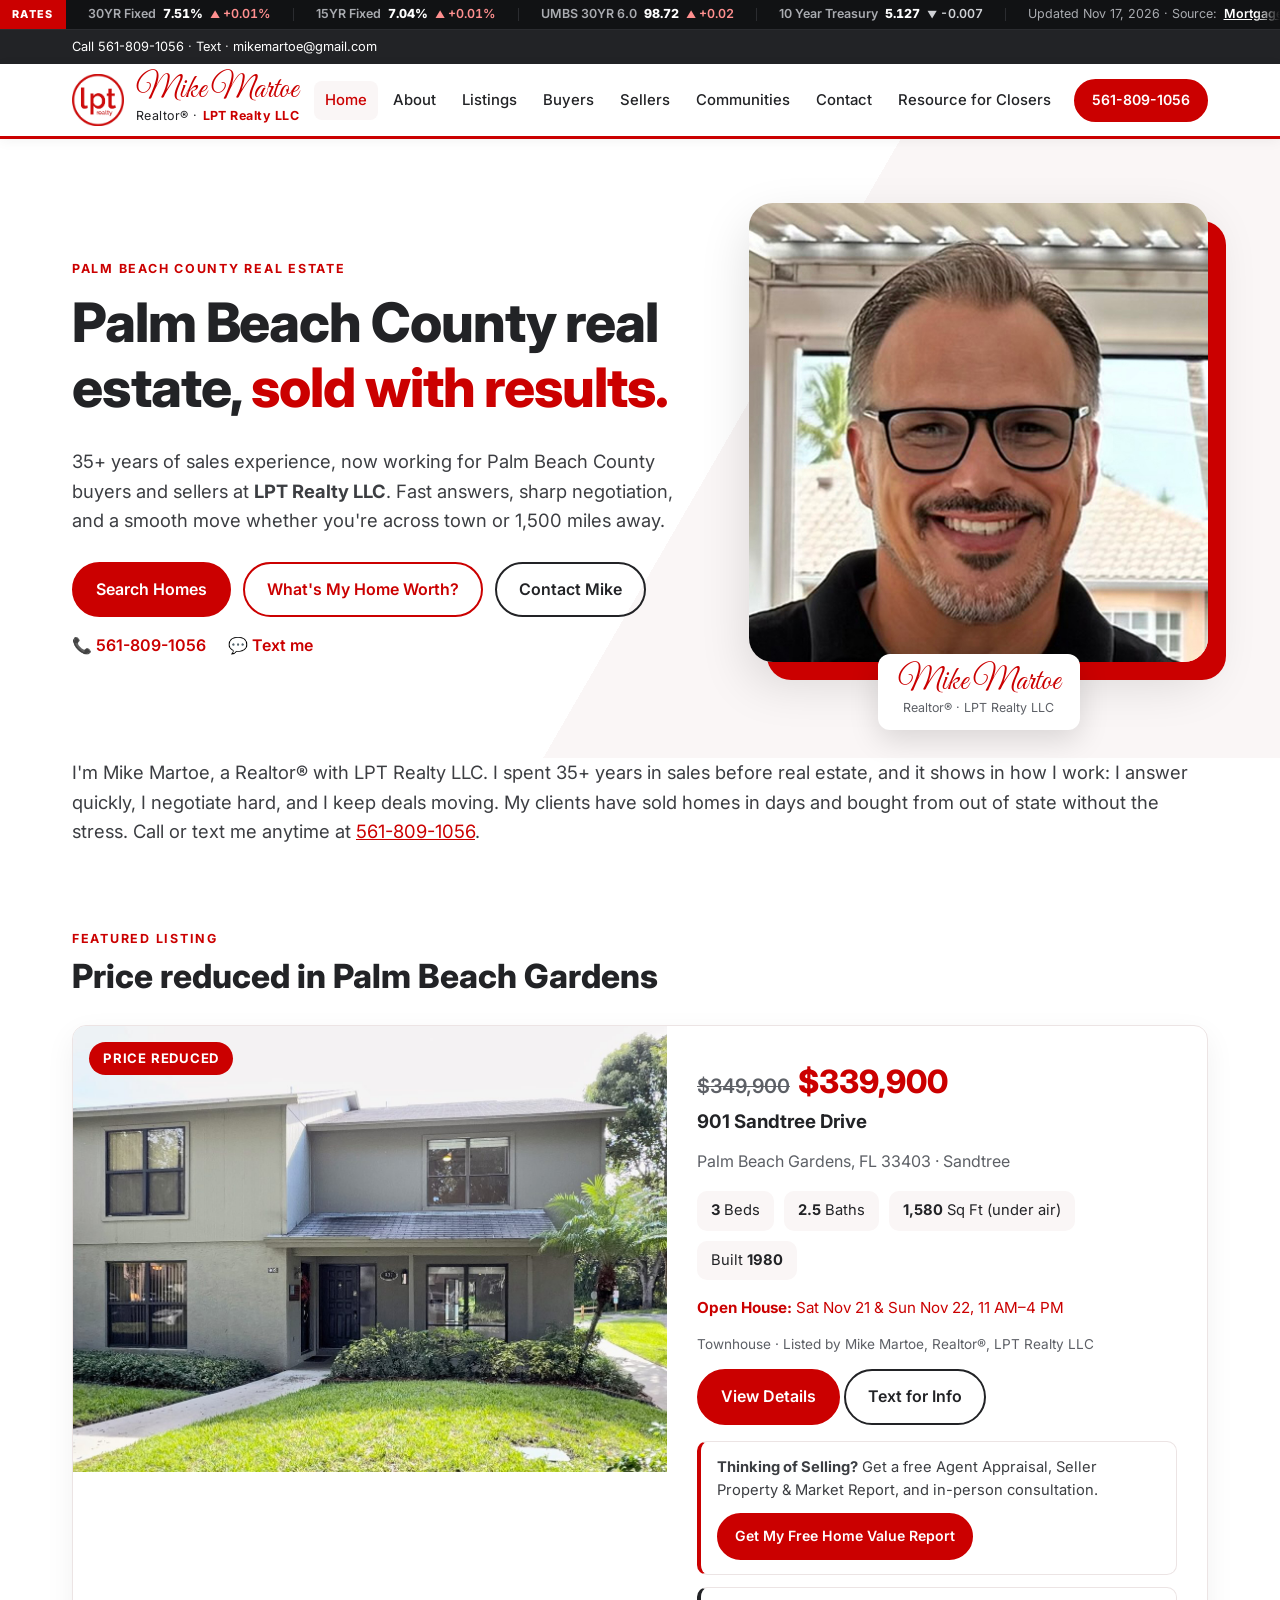
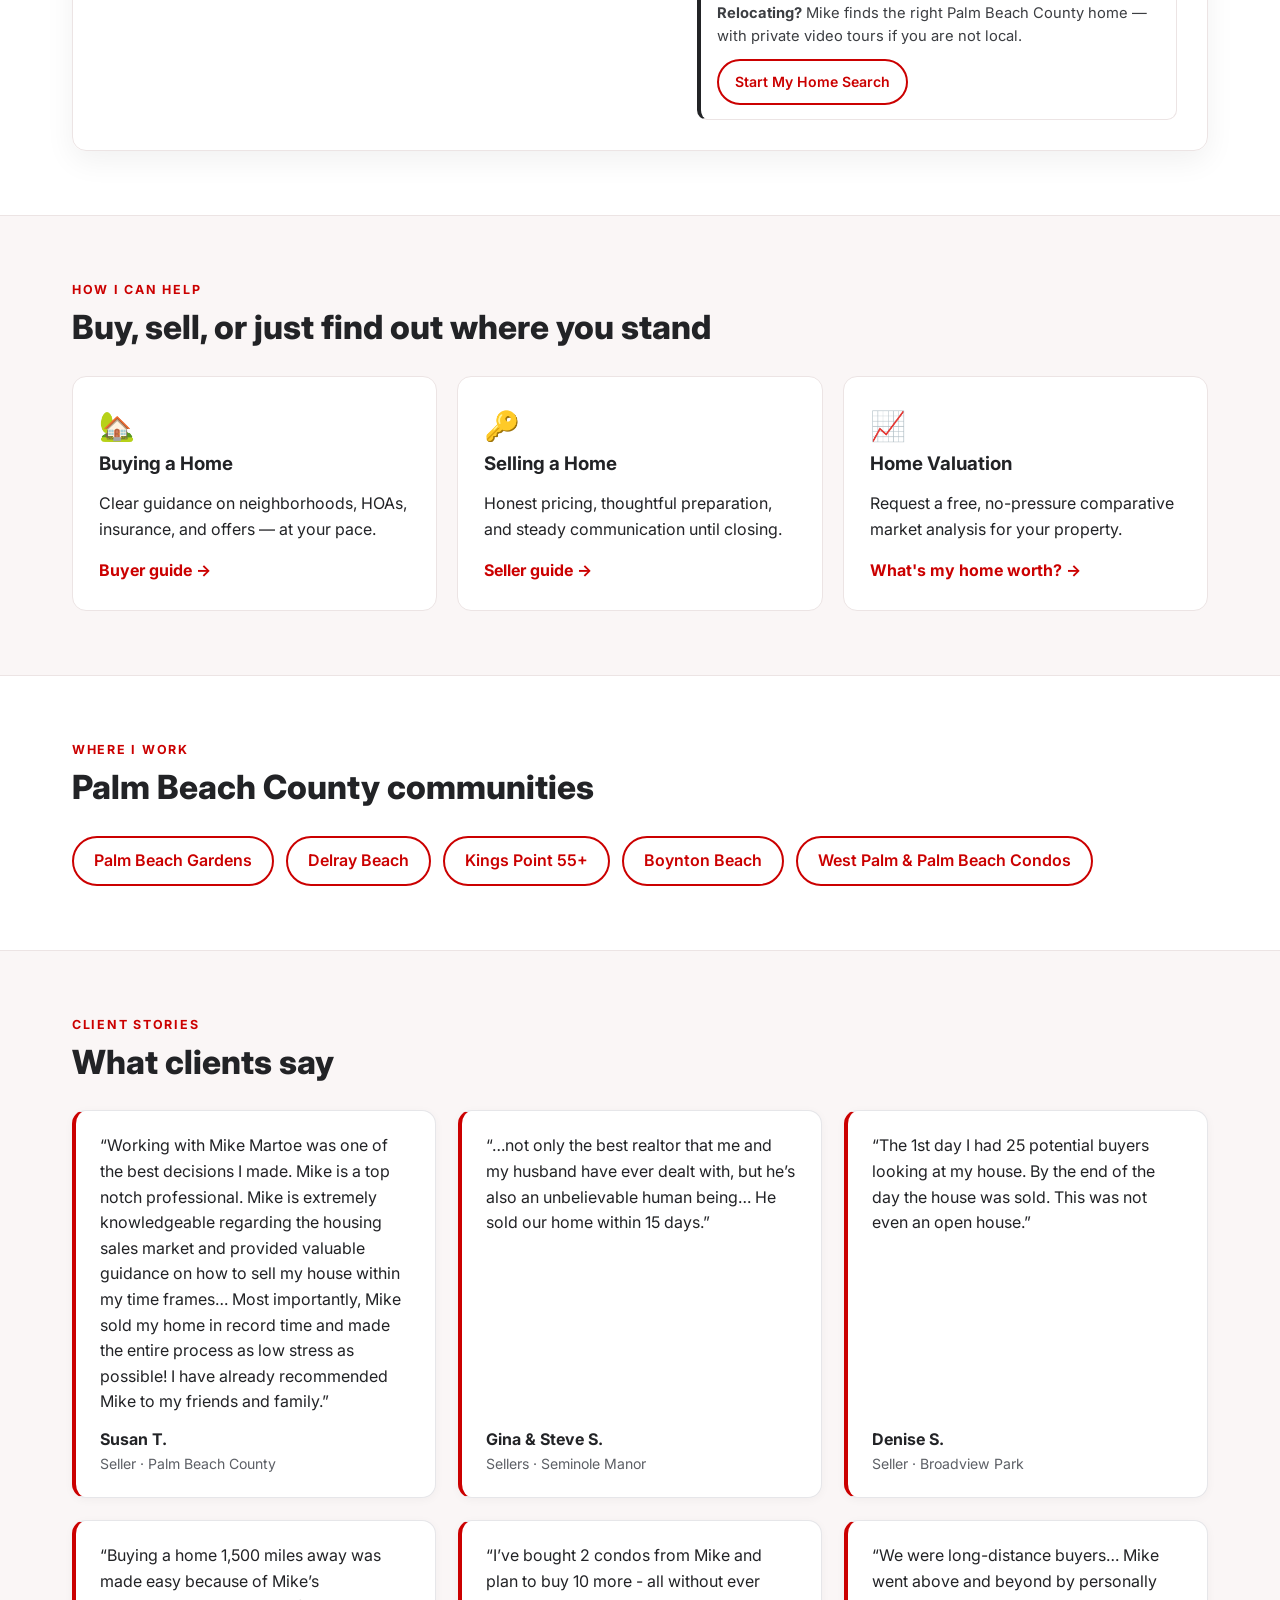
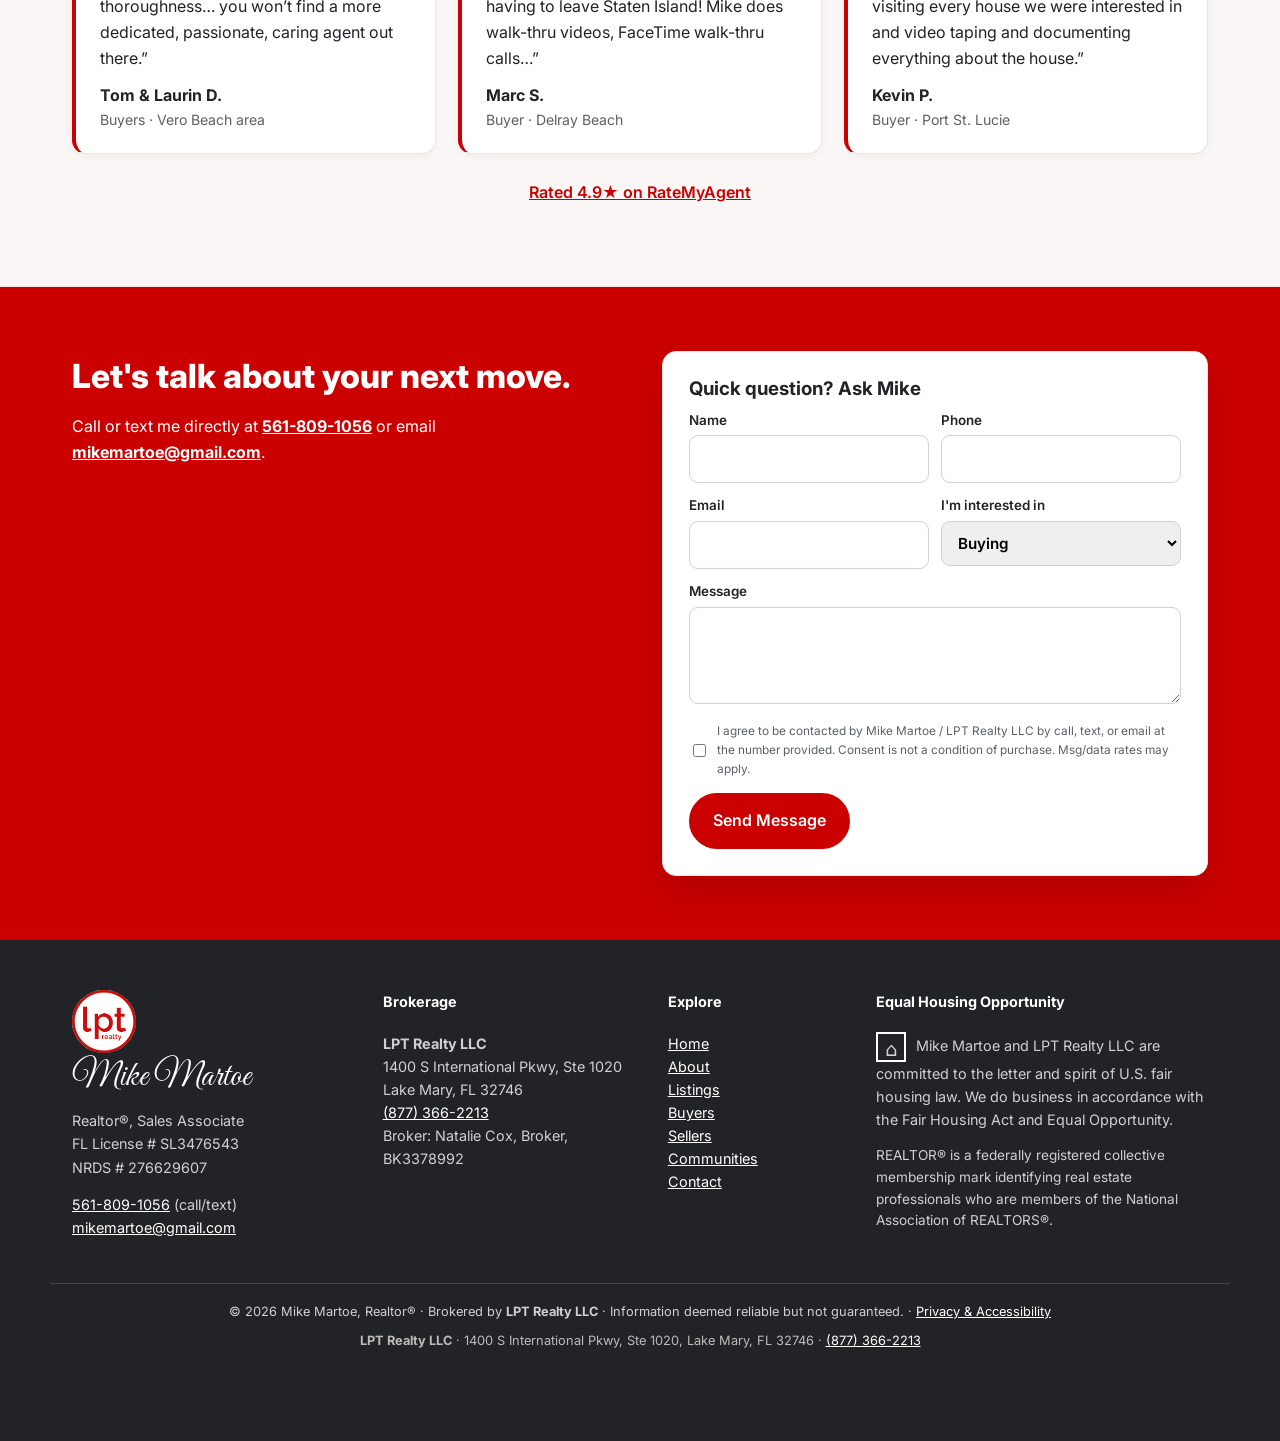
==== commit 8286f18b: "Sandtree: price reduced to $339,900; add Nov 20 broker open and Nov 21-22 open houses Show the reduc" ====
--- a/index.html
+++ b/index.html
@@ -2,7 +2,7 @@
 <title>Mike Martoe, Palm Beach County Realtor | LPT Realty</title><meta name="description" content="Mike Martoe, Realtor with LPT Realty LLC, helps buyers and sellers in Palm Beach Gardens, Delray Beach and Boynton Beach. Call or text 561-809-1056."><link rel="canonical" href="https://www.mikemartoe.com/">
 <meta property="og:type" content="website"><meta property="og:site_name" content="Mike Martoe, Realtor | LPT Realty LLC"><meta property="og:locale" content="en_US"><meta property="og:url" content="https://www.mikemartoe.com/"><meta property="og:title" content="Mike Martoe, Palm Beach County Realtor | LPT Realty"><meta property="og:description" content="Mike Martoe, Realtor with LPT Realty LLC, helps buyers and sellers in Palm Beach Gardens, Delray Beach and Boynton Beach. Call or text 561-809-1056."><meta property="og:image" content="https://www.mikemartoe.com/assets/share-card.jpg"><meta property="og:image:secure_url" content="https://www.mikemartoe.com/assets/share-card.jpg"><meta property="og:image:type" content="image/jpeg"><meta property="og:image:width" content="1200"><meta property="og:image:height" content="630"><meta property="og:image:alt" content="Mike Martoe, Realtor, LPT Realty, Palm Beach County, 561-809-1056">
 <meta name="twitter:card" content="summary_large_image"><meta name="twitter:title" content="Mike Martoe, Palm Beach County Realtor | LPT Realty"><meta name="twitter:description" content="Mike Martoe, Realtor with LPT Realty LLC, helps buyers and sellers in Palm Beach Gardens, Delray Beach and Boynton Beach. Call or text 561-809-1056."><meta name="twitter:image" content="https://www.mikemartoe.com/assets/share-card.jpg"><meta name="twitter:image:alt" content="Mike Martoe, Realtor, LPT Realty, Palm Beach County, 561-809-1056"><meta name="theme-color" content="#CB0000">
-<link rel="icon" href="assets/lpt-logo.jpg"><link rel="preconnect" href="https://fonts.googleapis.com"><link href="https://fonts.googleapis.com/css2?family=Great+Vibes&family=Inter:wght@400;500;600;700;800&display=swap" rel="stylesheet"><link rel="stylesheet" href="styles.css?v=20261020a"><script type="application/ld+json">{"@context": "https://schema.org", "@type": "RealEstateAgent", "@id": "https://www.mikemartoe.com/#agent", "name": "Mike Martoe", "jobTitle": "Realtor", "url": "https://www.mikemartoe.com/", "image": "https://www.mikemartoe.com/assets/headshot-approved.jpg", "telephone": "+1-561-809-1056", "email": "mailto:mikemartoe@gmail.com", "areaServed": [{"@type": "City", "name": "Palm Beach Gardens, FL"}, {"@type": "City", "name": "Delray Beach, FL"}, {"@type": "City", "name": "Boynton Beach, FL"}, {"@type": "City", "name": "West Palm Beach, FL"}, {"@type": "City", "name": "Palm Beach, FL"}, {"@type": "AdministrativeArea", "name": "Palm Beach County, FL"}], "parentOrganization": {"@type": "RealEstateOrganization", "name": "LPT Realty LLC", "telephone": "+1-877-366-2213", "address": {"@type": "PostalAddress", "streetAddress": "1400 S International Pkwy, Ste 1020", "addressLocality": "Lake Mary", "addressRegion": "FL", "postalCode": "32746", "addressCountry": "US"}}, "knowsLanguage": "en"}</script>  <meta name="google-site-verification" content="yLpdgoDFkLvBAMpZkpyHI9ENsIXy31iSqGxbvDPLATg" />
+<link rel="icon" href="assets/lpt-logo.jpg"><link rel="preconnect" href="https://fonts.googleapis.com"><link href="https://fonts.googleapis.com/css2?family=Great+Vibes&family=Inter:wght@400;500;600;700;800&display=swap" rel="stylesheet"><link rel="stylesheet" href="styles.css?v=20261117a"><script type="application/ld+json">{"@context": "https://schema.org", "@type": "RealEstateAgent", "@id": "https://www.mikemartoe.com/#agent", "name": "Mike Martoe", "jobTitle": "Realtor", "url": "https://www.mikemartoe.com/", "image": "https://www.mikemartoe.com/assets/headshot-approved.jpg", "telephone": "+1-561-809-1056", "email": "mailto:mikemartoe@gmail.com", "areaServed": [{"@type": "City", "name": "Palm Beach Gardens, FL"}, {"@type": "City", "name": "Delray Beach, FL"}, {"@type": "City", "name": "Boynton Beach, FL"}, {"@type": "City", "name": "West Palm Beach, FL"}, {"@type": "City", "name": "Palm Beach, FL"}, {"@type": "AdministrativeArea", "name": "Palm Beach County, FL"}], "parentOrganization": {"@type": "RealEstateOrganization", "name": "LPT Realty LLC", "telephone": "+1-877-366-2213", "address": {"@type": "PostalAddress", "streetAddress": "1400 S International Pkwy, Ste 1020", "addressLocality": "Lake Mary", "addressRegion": "FL", "postalCode": "32746", "addressCountry": "US"}}, "knowsLanguage": "en"}</script>  <meta name="google-site-verification" content="yLpdgoDFkLvBAMpZkpyHI9ENsIXy31iSqGxbvDPLATg" />
 </head><body>
 <div class="topbar"><div class="wrap"><span class="tb-contact"><a href="tel:+15618091056">Call 561-809-1056</a> · <a href="sms:+15618091056">Text</a> · <a href="mailto:mikemartoe@gmail.com">mikemartoe@gmail.com</a></span></div></div>
 <header class="site"><div class="wrap hdr"><a class="brand" href="index.html"><img src="assets/lpt-logo.jpg" alt="LPT Realty logo" width="52" height="52"><span><span class="script">Mike Martoe</span><small>Realtor® · <b>LPT Realty LLC</b></small></span></a>
@@ -14,9 +14,10 @@
 <p class="quick"><a href="tel:+15618091056">📞 561-809-1056</a> <a href="sms:+15618091056">💬 Text me</a></p></div>
 <div class="hphoto"><img src="assets/headshot-approved.jpg" alt="Mike Martoe, Realtor® with LPT Realty LLC" width="800" height="800"><div class="tag"><span class="script">Mike Martoe</span><small>Realtor® · LPT Realty LLC</small></div></div></div></section>
 <section class="wrap sec intro"><p class="lead-p">I'm Mike Martoe, a Realtor® with LPT Realty LLC. I spent 35+ years in sales before real estate, and it shows in how I work: I answer quickly, I negotiate hard, and I keep deals moving. My clients have sold homes in days and bought from out of state without the stress. Call or text me anytime at <a href="tel:+15618091056">561-809-1056</a>.</p></section>
-<section class="wrap sec"><div class="shead"><p class="eyebrow">Featured Listing</p><h2>New listing in Palm Beach Gardens</h2></div><article class="listing"><div class="lphoto hasimg"><span class="badge">NEW LISTING</span><a href="listings.html#sandtree"><img class="lheroimg" src="assets/sandtree/sandtree-23.jpg" alt="901 Sandtree Drive front exterior" width="800" height="450" loading="lazy"></a></div>
-<div class="lbody"><p class="price">$349,900</p><h3>901 Sandtree Drive</h3><p class="muted">Palm Beach Gardens, FL 33403 · Sandtree</p>
+<section class="wrap sec"><div class="shead"><p class="eyebrow">Featured Listing</p><h2>Price reduced in Palm Beach Gardens</h2></div><article class="listing"><div class="lphoto hasimg"><span class="badge">Price Reduced</span><a href="listings.html#sandtree"><img class="lheroimg" src="assets/sandtree/sandtree-23.jpg" alt="901 Sandtree Drive front exterior" width="800" height="450" loading="lazy"></a></div>
+<div class="lbody"><p class="price"><span class="price-was">$349,900</span>$339,900</p><h3>901 Sandtree Drive</h3><p class="muted">Palm Beach Gardens, FL 33403 · Sandtree</p>
 <ul class="facts"><li><b>3</b> Beds</li><li><b>2.5</b> Baths</li><li><b>1,580</b> Sq Ft (under air)</li><li>Built <b>1980</b></li></ul>
+<p class="oh-mini"><strong>Open House:</strong> Sat Nov 21 &amp; Sun Nov 22, 11 AM–4 PM</p>
 <p class="muted small">Townhouse · Listed by Mike Martoe, Realtor®, LPT Realty LLC</p>
 <a class="btn" href="listings.html#sandtree">View Details</a> <a class="btn ghost" href="sms:+15618091056">Text for Info</a>
 <div class="seller-cta-mini"><p><strong>Thinking of Selling?</strong> Get a free Agent Appraisal, Seller Property &amp; Market Report, and in-person consultation.</p>
--- a/styles.css
+++ b/styles.css
@@ -18,7 +18,7 @@
 .listing{display:grid;grid-template-columns:1.1fr 1fr;border:1px solid var(--line);border-radius:var(--r);overflow:hidden;box-shadow:0 10px 30px #0000000f}
 .lphoto{position:relative;min-height:300px;background:repeating-linear-gradient(45deg,#f3eded,#f3eded 14px,#f8f3f3 14px,#f8f3f3 28px);display:grid;place-items:center}.lphoto.big{min-height:380px;border-radius:var(--r)}
 .phtxt{text-align:center;color:var(--mut);font-weight:600;font-size:1.05rem}.badge{position:absolute;top:16px;left:16px;background:var(--red);color:#fff;font-weight:700;padding:6px 14px;border-radius:999px;font-size:.82rem;letter-spacing:.06em;text-transform:uppercase}
-.lbody{padding:30px}.price{font-size:2rem;font-weight:800;color:var(--red);margin:0}.muted{color:var(--mut)}.small{font-size:.85rem}
+.lbody{padding:30px}.price{font-size:2rem;font-weight:800;color:var(--red);margin:0}.price-was{color:var(--mut);font-weight:600;font-size:.62em;text-decoration:line-through;margin-right:.4em;letter-spacing:0}.muted{color:var(--mut)}.small{font-size:.85rem}
 .facts{list-style:none;padding:0;display:flex;flex-wrap:wrap;gap:10px;margin:16px 0}.facts li{background:var(--soft);padding:8px 14px;border-radius:10px;font-size:.92rem}
 .tiles{display:grid;grid-template-columns:repeat(auto-fit,minmax(240px,1fr));gap:20px}.tile{background:#fff;border:1px solid var(--line);border-radius:var(--r);padding:26px;text-decoration:none;color:inherit;transition:.2s}a.tile:hover{transform:translateY(-4px);box-shadow:0 14px 30px #0000001a;border-color:var(--red)}.tile b{color:var(--red)}.ic{font-size:1.8rem}
 .chips{display:flex;flex-wrap:wrap;gap:12px}.chips a{border:2px solid var(--red);padding:10px 20px;border-radius:999px;text-decoration:none;font-weight:600}.chips a:hover{background:var(--red);color:#fff}
@@ -100,6 +100,7 @@
 @media(prefers-reduced-motion:reduce){.at-item{transition:none}}
 /* desktop: title block fills the Listing Activity box height (top + bottom edges) */
 .shead-specs .spec-price{color:var(--red);font-weight:700}
+.shead-specs .price-was{color:var(--mut);font-weight:600;text-decoration:line-through;margin-right:.25em}
 @media(min-width:701px){
   .shead-split{align-items:stretch}
   .shead-split .shead-main{container-type:inline-size;display:flex;flex-direction:column;justify-content:space-between;gap:6px}
@@ -156,6 +157,16 @@
               }
 
 .oh-mini{margin:10px 0;color:var(--red);font-size:.95rem}
+
+/* broker open line */
+.oh-banner + .bo-banner{margin-top:-8px}
+.bo-banner{background:var(--ink);color:#fff;border-left:4px solid var(--red);border-radius:10px;padding:9px 16px;margin:0 0 16px;font-size:.9rem;line-height:1.45}
+.bo-banner strong{color:#fff}
+.bo-banner a{color:#fff;font-weight:700;text-decoration:underline;text-underline-offset:2px;white-space:nowrap}
+.bo-banner a:hover{color:#ffb3b3}
+.ft-badge-dark{background:var(--ink)}
+@media(max-width:600px){.bo-banner{font-size:.85rem;padding:9px 12px}}
+.oh-banner ~ .bo-banner{margin-bottom:18px}
 
 /* sandtree column stretch */
 .detail-top{display:grid;grid-template-columns:1.3fr 1fr;gap:36px;align-items:stretch}
@@ -369,15 +380,7 @@
 }
 .cf-hint{display:block;margin-top:6px;font-size:.74rem;font-weight:500;color:var(--mut)}
 
-/* broker open line */
-.oh-banner + .bo-banner{margin-top:-8px}
-.bo-banner{background:var(--ink);color:#fff;border-left:4px solid var(--red);border-radius:10px;padding:9px 16px;margin:0 0 16px;font-size:.9rem;line-height:1.45}
-.bo-banner strong{color:#fff}
-.bo-banner a{color:#fff;font-weight:700;text-decoration:underline;text-underline-offset:2px;white-space:nowrap}
-.bo-banner a:hover{color:#ffb3b3}
-.ft-badge-dark{background:var(--ink)}
 .ft-d a{color:var(--red);font-weight:600}
-@media(max-width:600px){.bo-banner{font-size:.85rem;padding:9px 12px}}
 
 /* about card full width */
 @media(min-width:961px){
@@ -388,8 +391,6 @@
 
 .about-text{font-family:'Lora',Georgia,'Times New Roman',serif;font-size:18px;line-height:1.7;color:#3a2f2a}
 @media(max-width:600px){.about-text{font-size:17px}}
-.oh-banner ~ .bo-banner{margin-bottom:18px}
-
 /* more space below About card */
 .fc-about{margin:0 0 48px}
 @media(max-width:600px){.fc-about{margin:0 0 32px}}
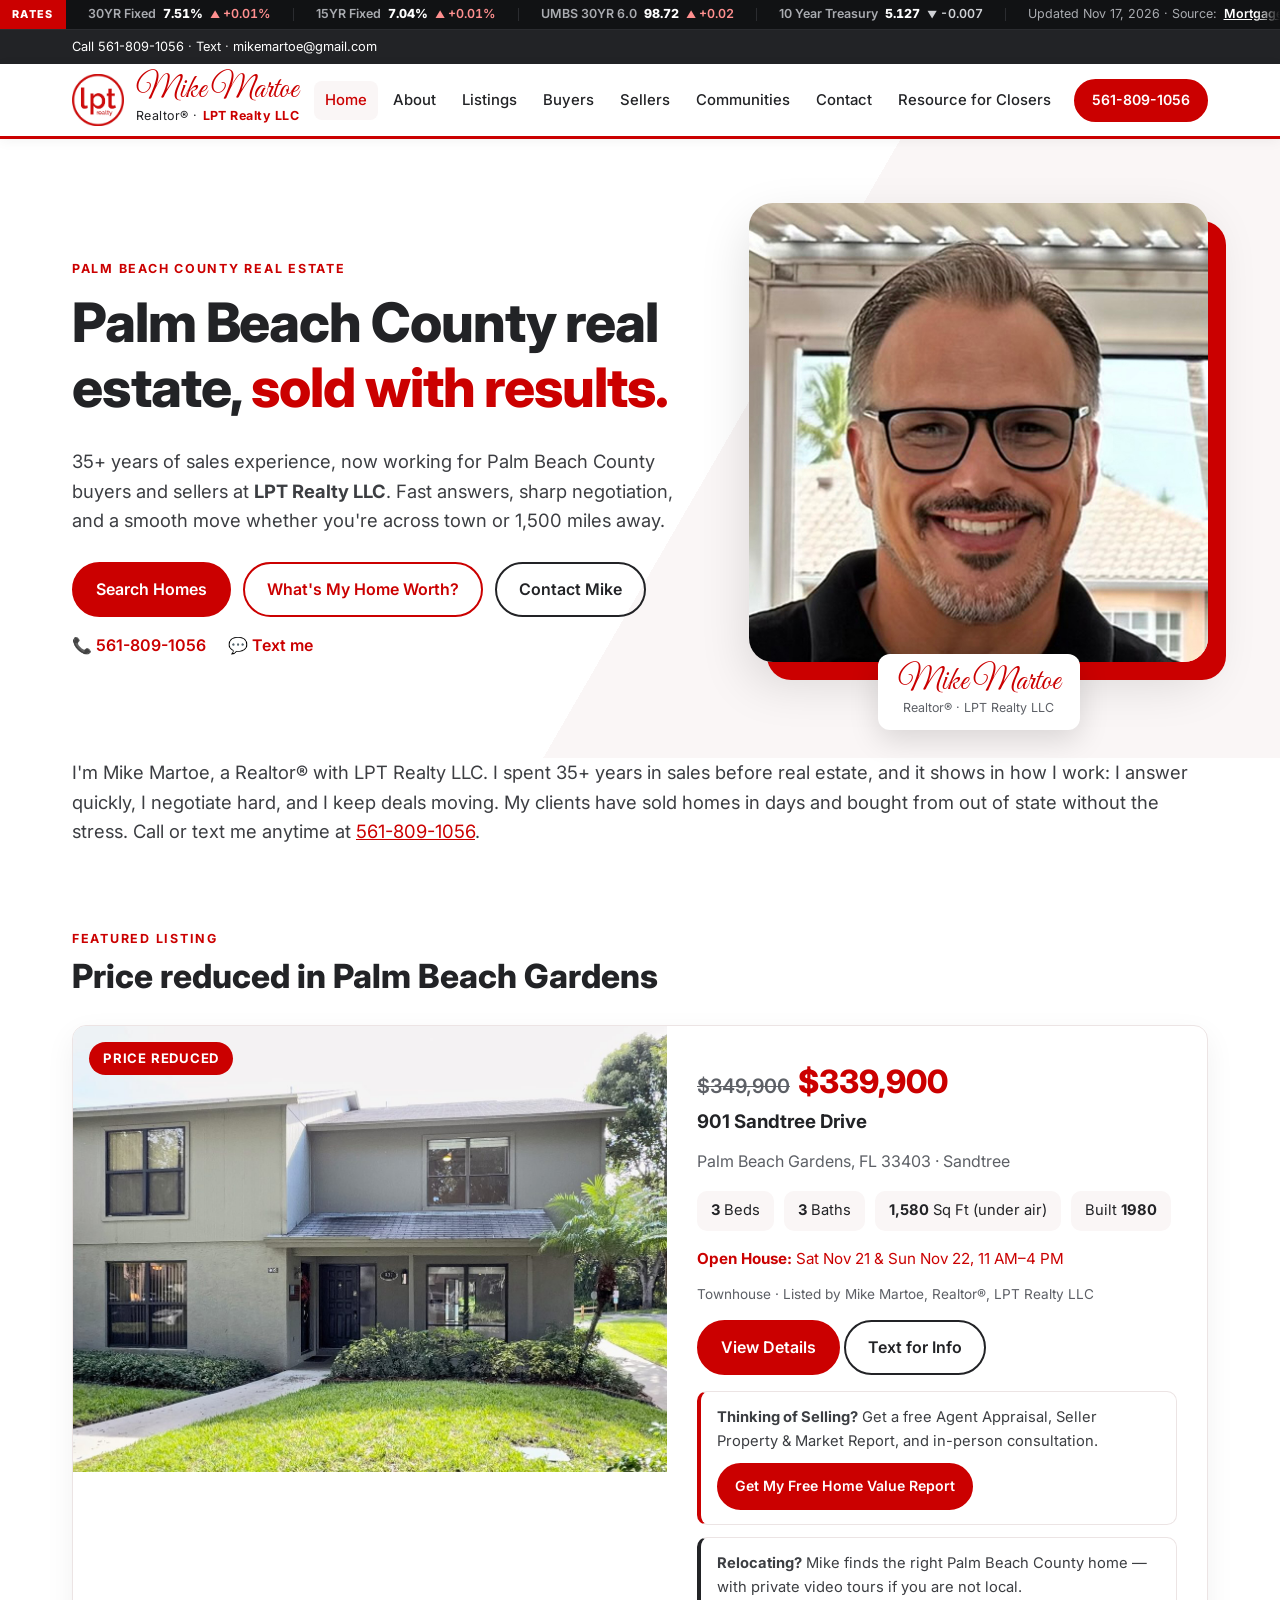
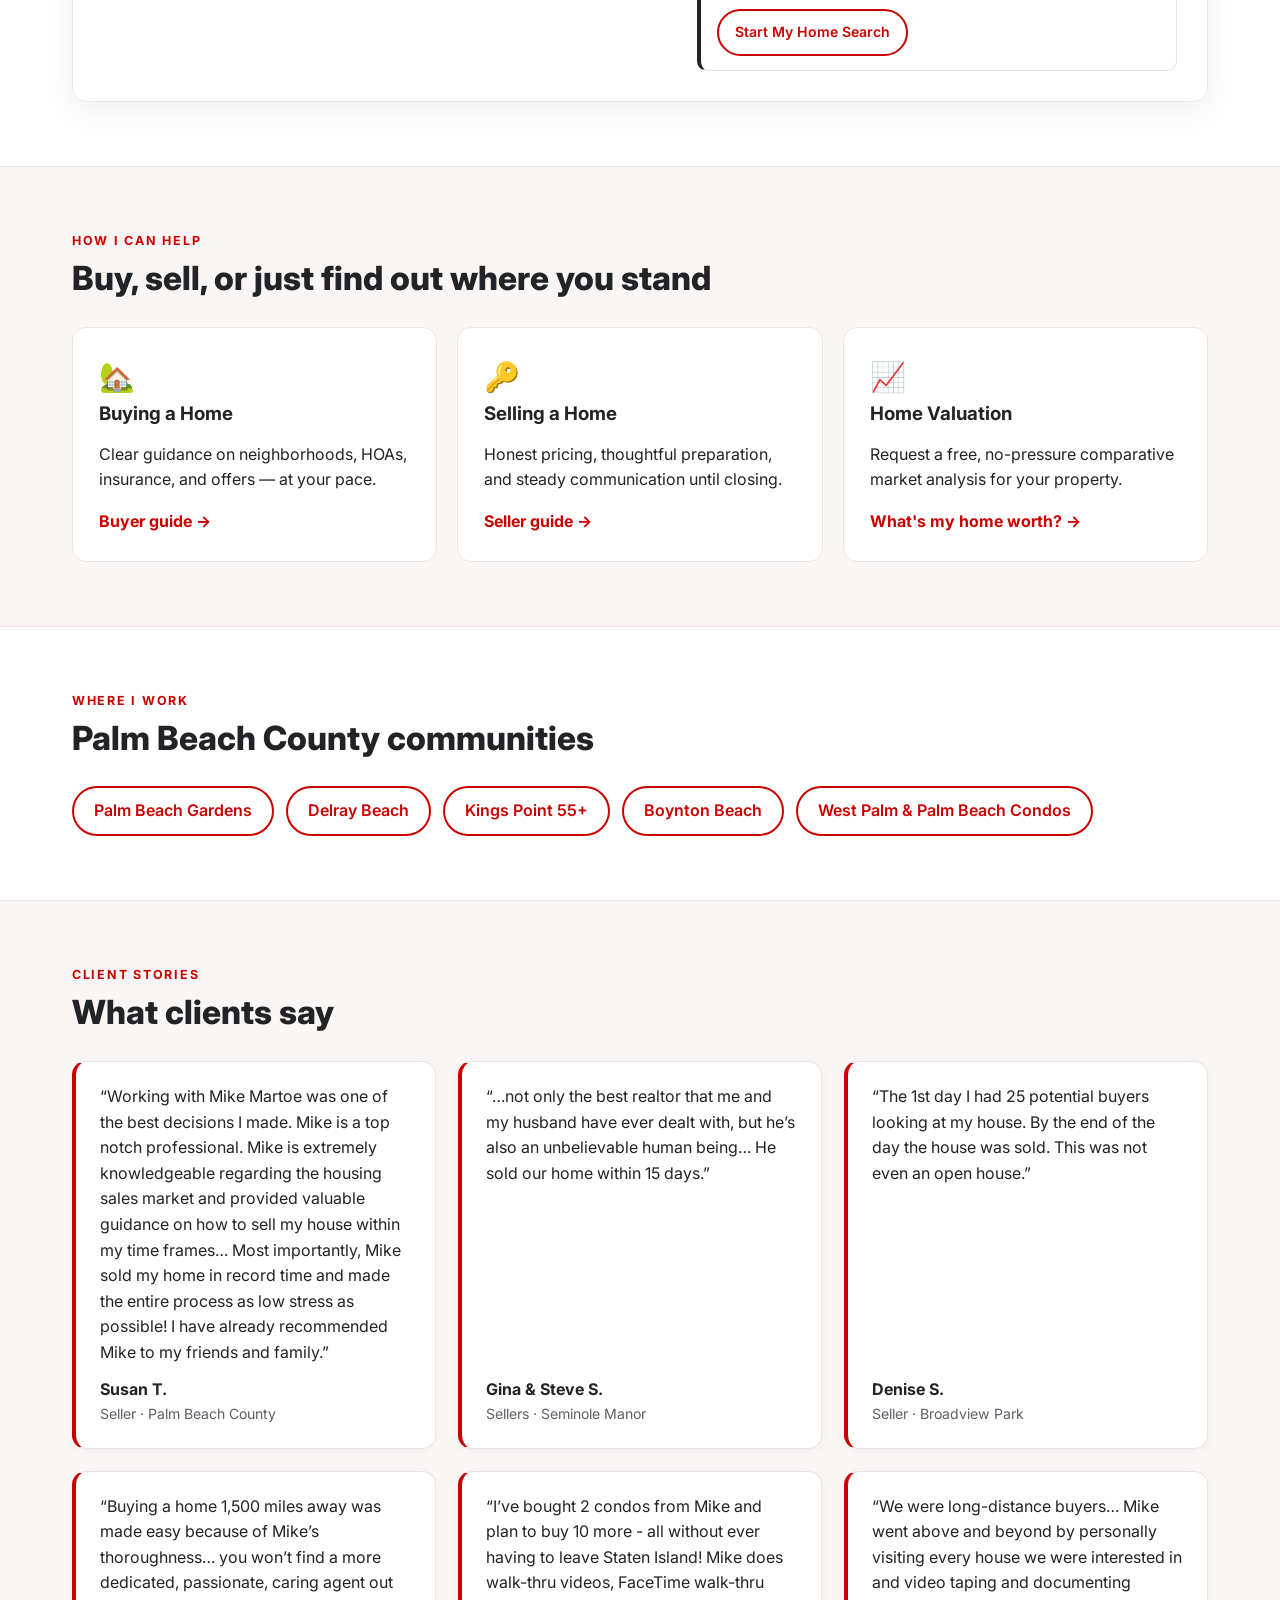
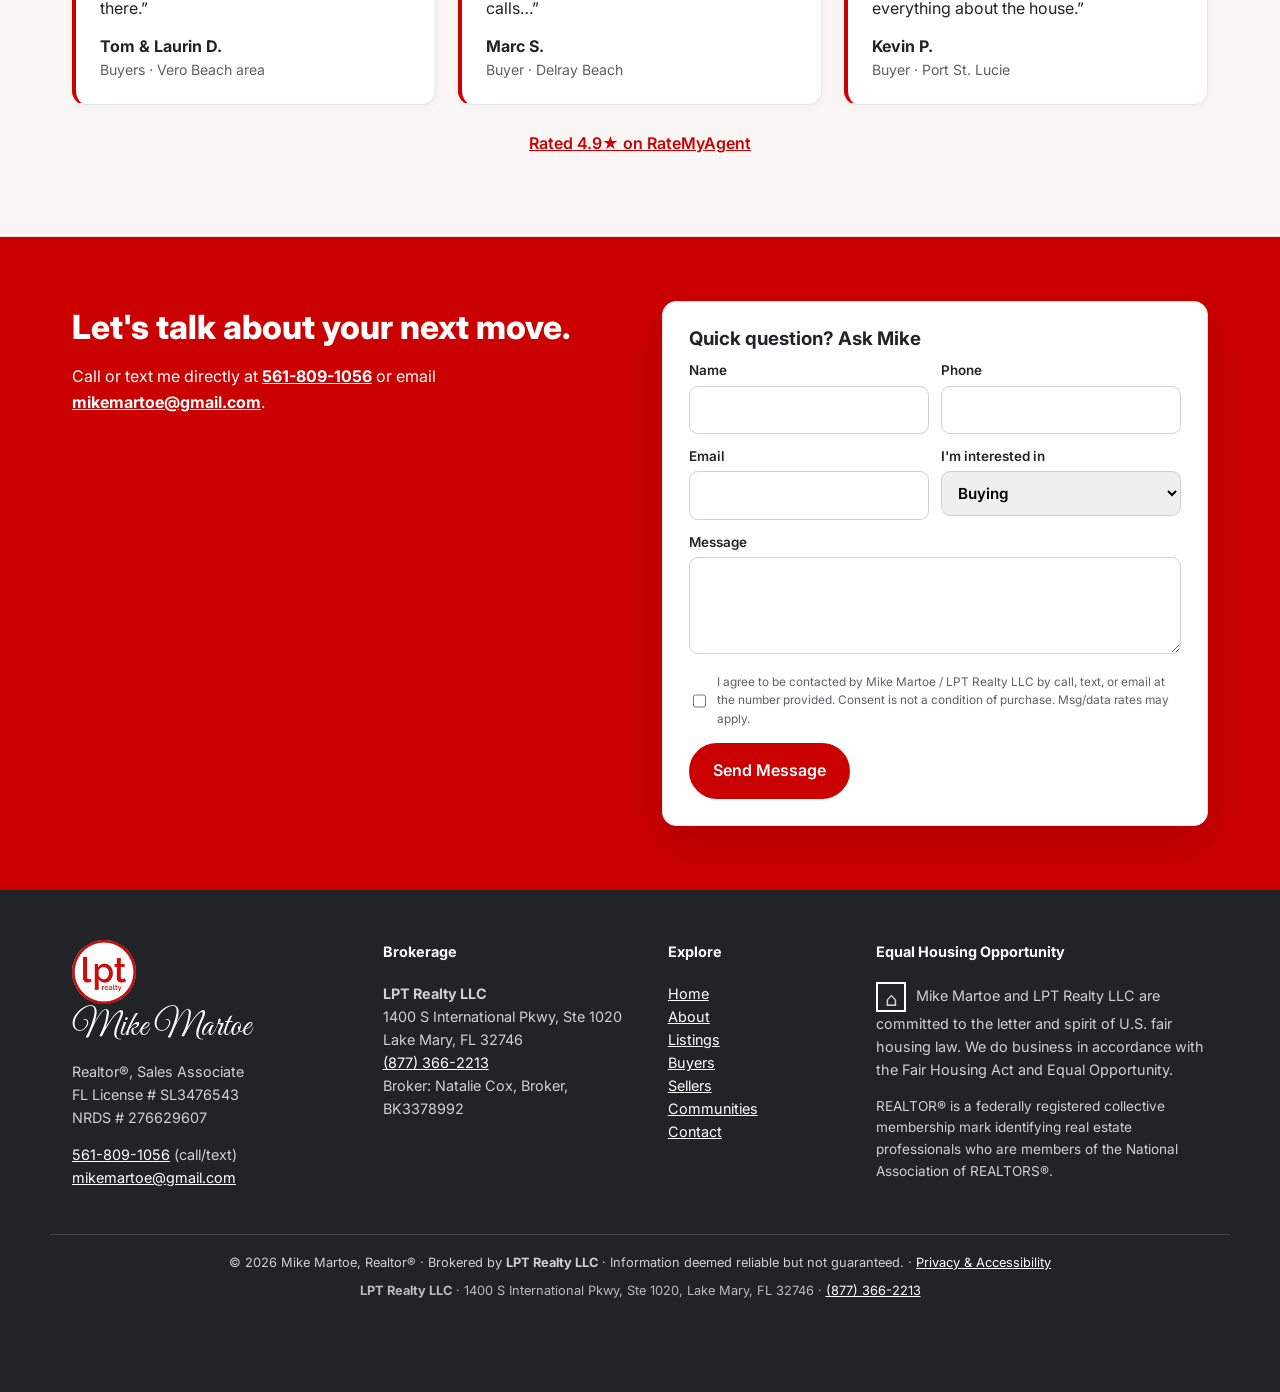
==== commit b5a653d2: "Sandtree: correct bath count to 3 full baths 901 Sandtree Dr is 3 bed / 3 bath (each with a shower a" ====
--- a/index.html
+++ b/index.html
@@ -2,7 +2,7 @@
 <title>Mike Martoe, Palm Beach County Realtor | LPT Realty</title><meta name="description" content="Mike Martoe, Realtor with LPT Realty LLC, helps buyers and sellers in Palm Beach Gardens, Delray Beach and Boynton Beach. Call or text 561-809-1056."><link rel="canonical" href="https://www.mikemartoe.com/">
 <meta property="og:type" content="website"><meta property="og:site_name" content="Mike Martoe, Realtor | LPT Realty LLC"><meta property="og:locale" content="en_US"><meta property="og:url" content="https://www.mikemartoe.com/"><meta property="og:title" content="Mike Martoe, Palm Beach County Realtor | LPT Realty"><meta property="og:description" content="Mike Martoe, Realtor with LPT Realty LLC, helps buyers and sellers in Palm Beach Gardens, Delray Beach and Boynton Beach. Call or text 561-809-1056."><meta property="og:image" content="https://www.mikemartoe.com/assets/share-card.jpg"><meta property="og:image:secure_url" content="https://www.mikemartoe.com/assets/share-card.jpg"><meta property="og:image:type" content="image/jpeg"><meta property="og:image:width" content="1200"><meta property="og:image:height" content="630"><meta property="og:image:alt" content="Mike Martoe, Realtor, LPT Realty, Palm Beach County, 561-809-1056">
 <meta name="twitter:card" content="summary_large_image"><meta name="twitter:title" content="Mike Martoe, Palm Beach County Realtor | LPT Realty"><meta name="twitter:description" content="Mike Martoe, Realtor with LPT Realty LLC, helps buyers and sellers in Palm Beach Gardens, Delray Beach and Boynton Beach. Call or text 561-809-1056."><meta name="twitter:image" content="https://www.mikemartoe.com/assets/share-card.jpg"><meta name="twitter:image:alt" content="Mike Martoe, Realtor, LPT Realty, Palm Beach County, 561-809-1056"><meta name="theme-color" content="#CB0000">
-<link rel="icon" href="assets/lpt-logo.jpg"><link rel="preconnect" href="https://fonts.googleapis.com"><link href="https://fonts.googleapis.com/css2?family=Great+Vibes&family=Inter:wght@400;500;600;700;800&display=swap" rel="stylesheet"><link rel="stylesheet" href="styles.css?v=20261117a"><script type="application/ld+json">{"@context": "https://schema.org", "@type": "RealEstateAgent", "@id": "https://www.mikemartoe.com/#agent", "name": "Mike Martoe", "jobTitle": "Realtor", "url": "https://www.mikemartoe.com/", "image": "https://www.mikemartoe.com/assets/headshot-approved.jpg", "telephone": "+1-561-809-1056", "email": "mailto:mikemartoe@gmail.com", "areaServed": [{"@type": "City", "name": "Palm Beach Gardens, FL"}, {"@type": "City", "name": "Delray Beach, FL"}, {"@type": "City", "name": "Boynton Beach, FL"}, {"@type": "City", "name": "West Palm Beach, FL"}, {"@type": "City", "name": "Palm Beach, FL"}, {"@type": "AdministrativeArea", "name": "Palm Beach County, FL"}], "parentOrganization": {"@type": "RealEstateOrganization", "name": "LPT Realty LLC", "telephone": "+1-877-366-2213", "address": {"@type": "PostalAddress", "streetAddress": "1400 S International Pkwy, Ste 1020", "addressLocality": "Lake Mary", "addressRegion": "FL", "postalCode": "32746", "addressCountry": "US"}}, "knowsLanguage": "en"}</script>  <meta name="google-site-verification" content="yLpdgoDFkLvBAMpZkpyHI9ENsIXy31iSqGxbvDPLATg" />
+<link rel="icon" href="assets/lpt-logo.jpg"><link rel="preconnect" href="https://fonts.googleapis.com"><link href="https://fonts.googleapis.com/css2?family=Great+Vibes&family=Inter:wght@400;500;600;700;800&display=swap" rel="stylesheet"><link rel="stylesheet" href="styles.css?v=20261117b"><script type="application/ld+json">{"@context": "https://schema.org", "@type": "RealEstateAgent", "@id": "https://www.mikemartoe.com/#agent", "name": "Mike Martoe", "jobTitle": "Realtor", "url": "https://www.mikemartoe.com/", "image": "https://www.mikemartoe.com/assets/headshot-approved.jpg", "telephone": "+1-561-809-1056", "email": "mailto:mikemartoe@gmail.com", "areaServed": [{"@type": "City", "name": "Palm Beach Gardens, FL"}, {"@type": "City", "name": "Delray Beach, FL"}, {"@type": "City", "name": "Boynton Beach, FL"}, {"@type": "City", "name": "West Palm Beach, FL"}, {"@type": "City", "name": "Palm Beach, FL"}, {"@type": "AdministrativeArea", "name": "Palm Beach County, FL"}], "parentOrganization": {"@type": "RealEstateOrganization", "name": "LPT Realty LLC", "telephone": "+1-877-366-2213", "address": {"@type": "PostalAddress", "streetAddress": "1400 S International Pkwy, Ste 1020", "addressLocality": "Lake Mary", "addressRegion": "FL", "postalCode": "32746", "addressCountry": "US"}}, "knowsLanguage": "en"}</script>  <meta name="google-site-verification" content="yLpdgoDFkLvBAMpZkpyHI9ENsIXy31iSqGxbvDPLATg" />
 </head><body>
 <div class="topbar"><div class="wrap"><span class="tb-contact"><a href="tel:+15618091056">Call 561-809-1056</a> · <a href="sms:+15618091056">Text</a> · <a href="mailto:mikemartoe@gmail.com">mikemartoe@gmail.com</a></span></div></div>
 <header class="site"><div class="wrap hdr"><a class="brand" href="index.html"><img src="assets/lpt-logo.jpg" alt="LPT Realty logo" width="52" height="52"><span><span class="script">Mike Martoe</span><small>Realtor® · <b>LPT Realty LLC</b></small></span></a>
@@ -16,7 +16,7 @@
 <section class="wrap sec intro"><p class="lead-p">I'm Mike Martoe, a Realtor® with LPT Realty LLC. I spent 35+ years in sales before real estate, and it shows in how I work: I answer quickly, I negotiate hard, and I keep deals moving. My clients have sold homes in days and bought from out of state without the stress. Call or text me anytime at <a href="tel:+15618091056">561-809-1056</a>.</p></section>
 <section class="wrap sec"><div class="shead"><p class="eyebrow">Featured Listing</p><h2>Price reduced in Palm Beach Gardens</h2></div><article class="listing"><div class="lphoto hasimg"><span class="badge">Price Reduced</span><a href="listings.html#sandtree"><img class="lheroimg" src="assets/sandtree/sandtree-23.jpg" alt="901 Sandtree Drive front exterior" width="800" height="450" loading="lazy"></a></div>
 <div class="lbody"><p class="price"><span class="price-was">$349,900</span>$339,900</p><h3>901 Sandtree Drive</h3><p class="muted">Palm Beach Gardens, FL 33403 · Sandtree</p>
-<ul class="facts"><li><b>3</b> Beds</li><li><b>2.5</b> Baths</li><li><b>1,580</b> Sq Ft (under air)</li><li>Built <b>1980</b></li></ul>
+<ul class="facts"><li><b>3</b> Beds</li><li><b>3</b> Baths</li><li><b>1,580</b> Sq Ft (under air)</li><li>Built <b>1980</b></li></ul>
 <p class="oh-mini"><strong>Open House:</strong> Sat Nov 21 &amp; Sun Nov 22, 11 AM–4 PM</p>
 <p class="muted small">Townhouse · Listed by Mike Martoe, Realtor®, LPT Realty LLC</p>
 <a class="btn" href="listings.html#sandtree">View Details</a> <a class="btn ghost" href="sms:+15618091056">Text for Info</a>
--- a/styles.css
+++ b/styles.css
@@ -18,7 +18,7 @@
 .listing{display:grid;grid-template-columns:1.1fr 1fr;border:1px solid var(--line);border-radius:var(--r);overflow:hidden;box-shadow:0 10px 30px #0000000f}
 .lphoto{position:relative;min-height:300px;background:repeating-linear-gradient(45deg,#f3eded,#f3eded 14px,#f8f3f3 14px,#f8f3f3 28px);display:grid;place-items:center}.lphoto.big{min-height:380px;border-radius:var(--r)}
 .phtxt{text-align:center;color:var(--mut);font-weight:600;font-size:1.05rem}.badge{position:absolute;top:16px;left:16px;background:var(--red);color:#fff;font-weight:700;padding:6px 14px;border-radius:999px;font-size:.82rem;letter-spacing:.06em;text-transform:uppercase}
-.lbody{padding:30px}.price{font-size:2rem;font-weight:800;color:var(--red);margin:0}.price-was{color:var(--mut);font-weight:600;font-size:.62em;text-decoration:line-through;margin-right:.4em;letter-spacing:0}.muted{color:var(--mut)}.small{font-size:.85rem}
+.lbody{padding:30px}.price{font-size:2rem;font-weight:800;color:var(--red);margin:0}.price-was{color:var(--mut);font-weight:600;text-decoration:line-through;margin-right:.4em;letter-spacing:0}.price .price-was{font-size:.62em}.muted{color:var(--mut)}.small{font-size:.85rem}
 .facts{list-style:none;padding:0;display:flex;flex-wrap:wrap;gap:10px;margin:16px 0}.facts li{background:var(--soft);padding:8px 14px;border-radius:10px;font-size:.92rem}
 .tiles{display:grid;grid-template-columns:repeat(auto-fit,minmax(240px,1fr));gap:20px}.tile{background:#fff;border:1px solid var(--line);border-radius:var(--r);padding:26px;text-decoration:none;color:inherit;transition:.2s}a.tile:hover{transform:translateY(-4px);box-shadow:0 14px 30px #0000001a;border-color:var(--red)}.tile b{color:var(--red)}.ic{font-size:1.8rem}
 .chips{display:flex;flex-wrap:wrap;gap:12px}.chips a{border:2px solid var(--red);padding:10px 20px;border-radius:999px;text-decoration:none;font-weight:600}.chips a:hover{background:var(--red);color:#fff}
